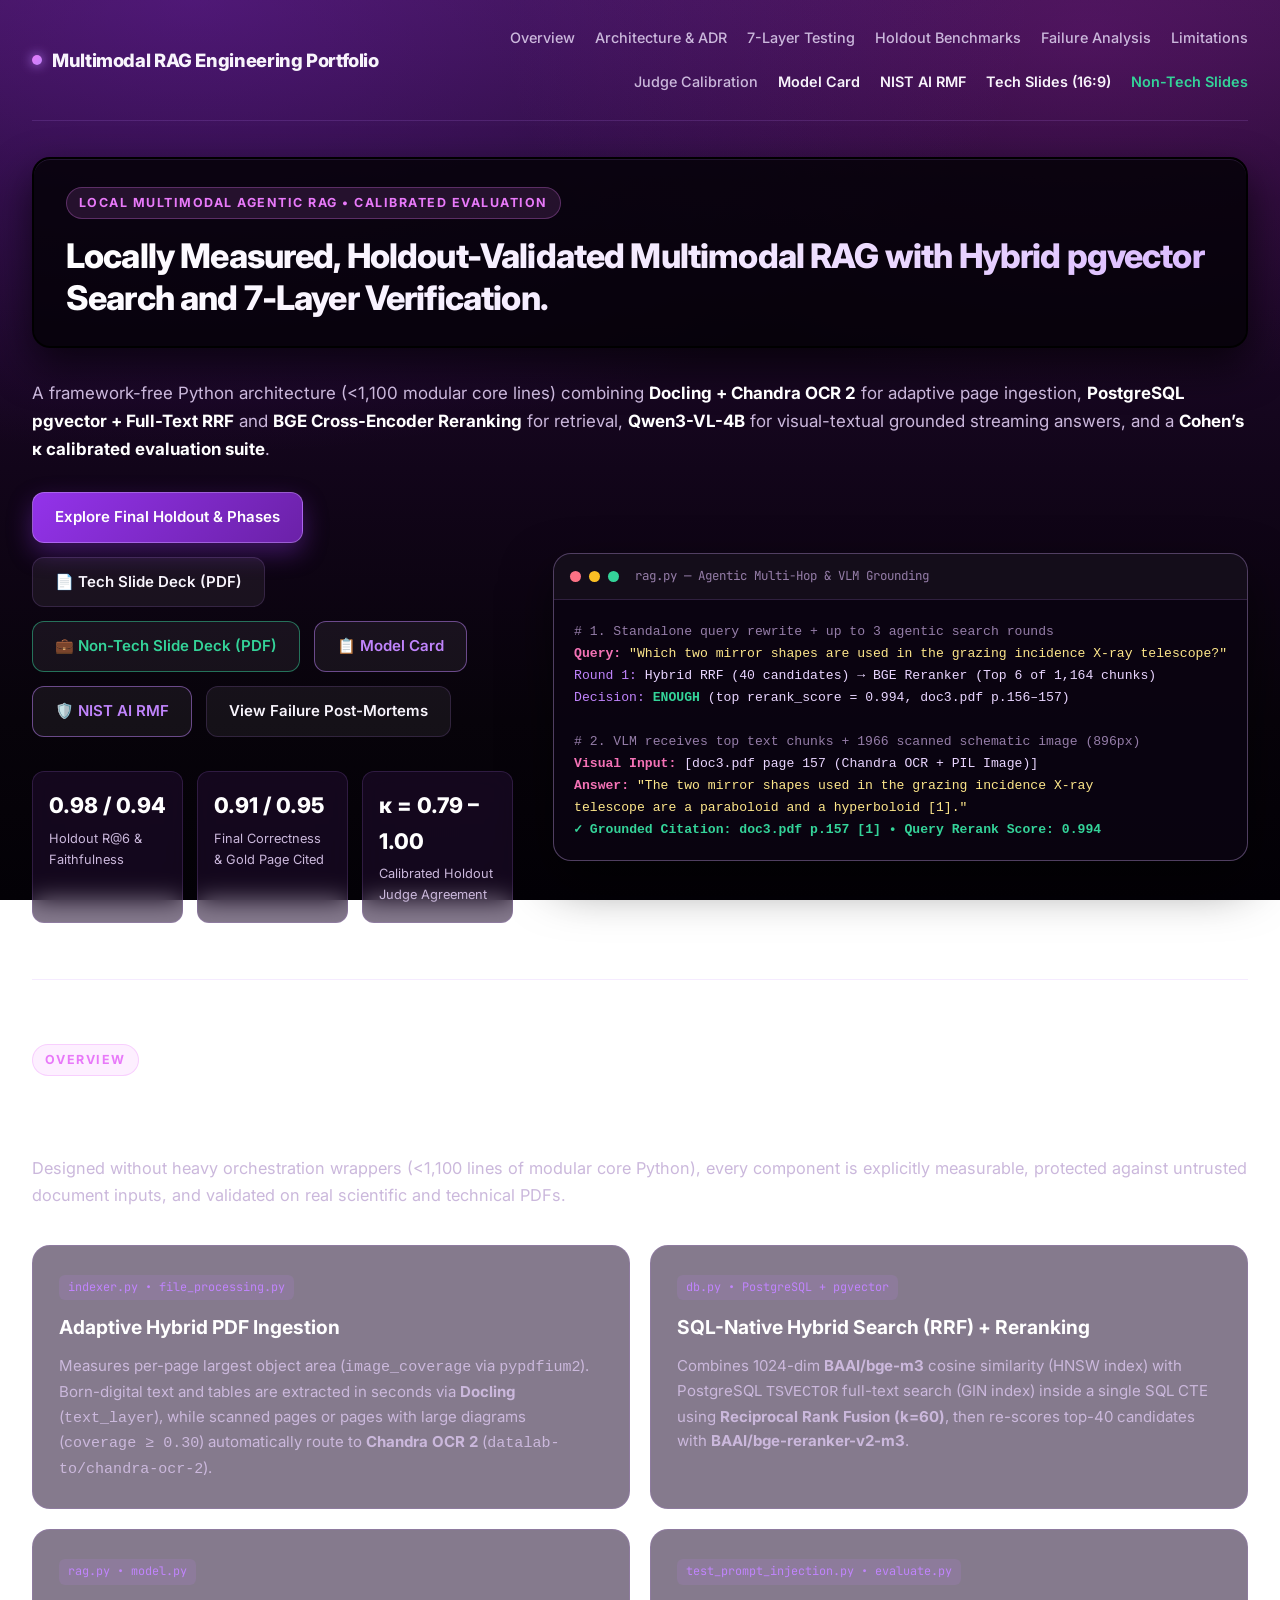
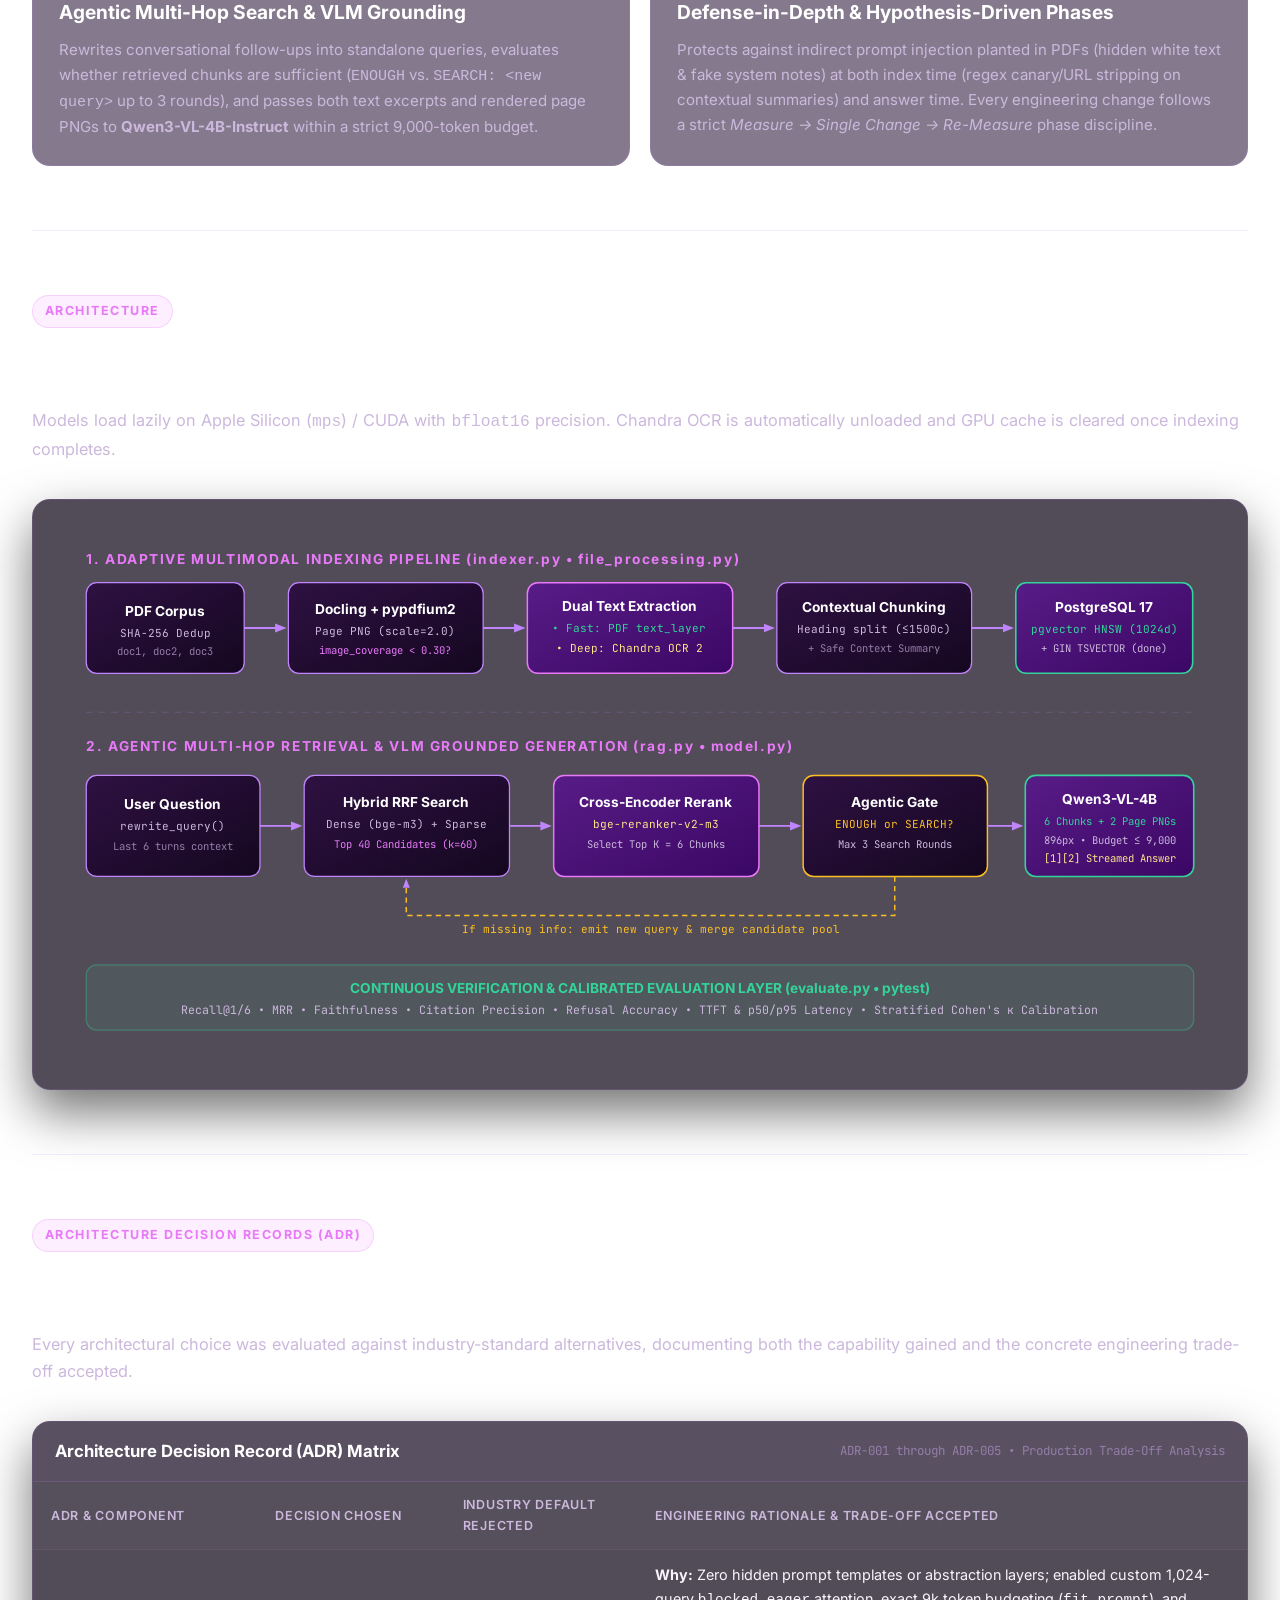
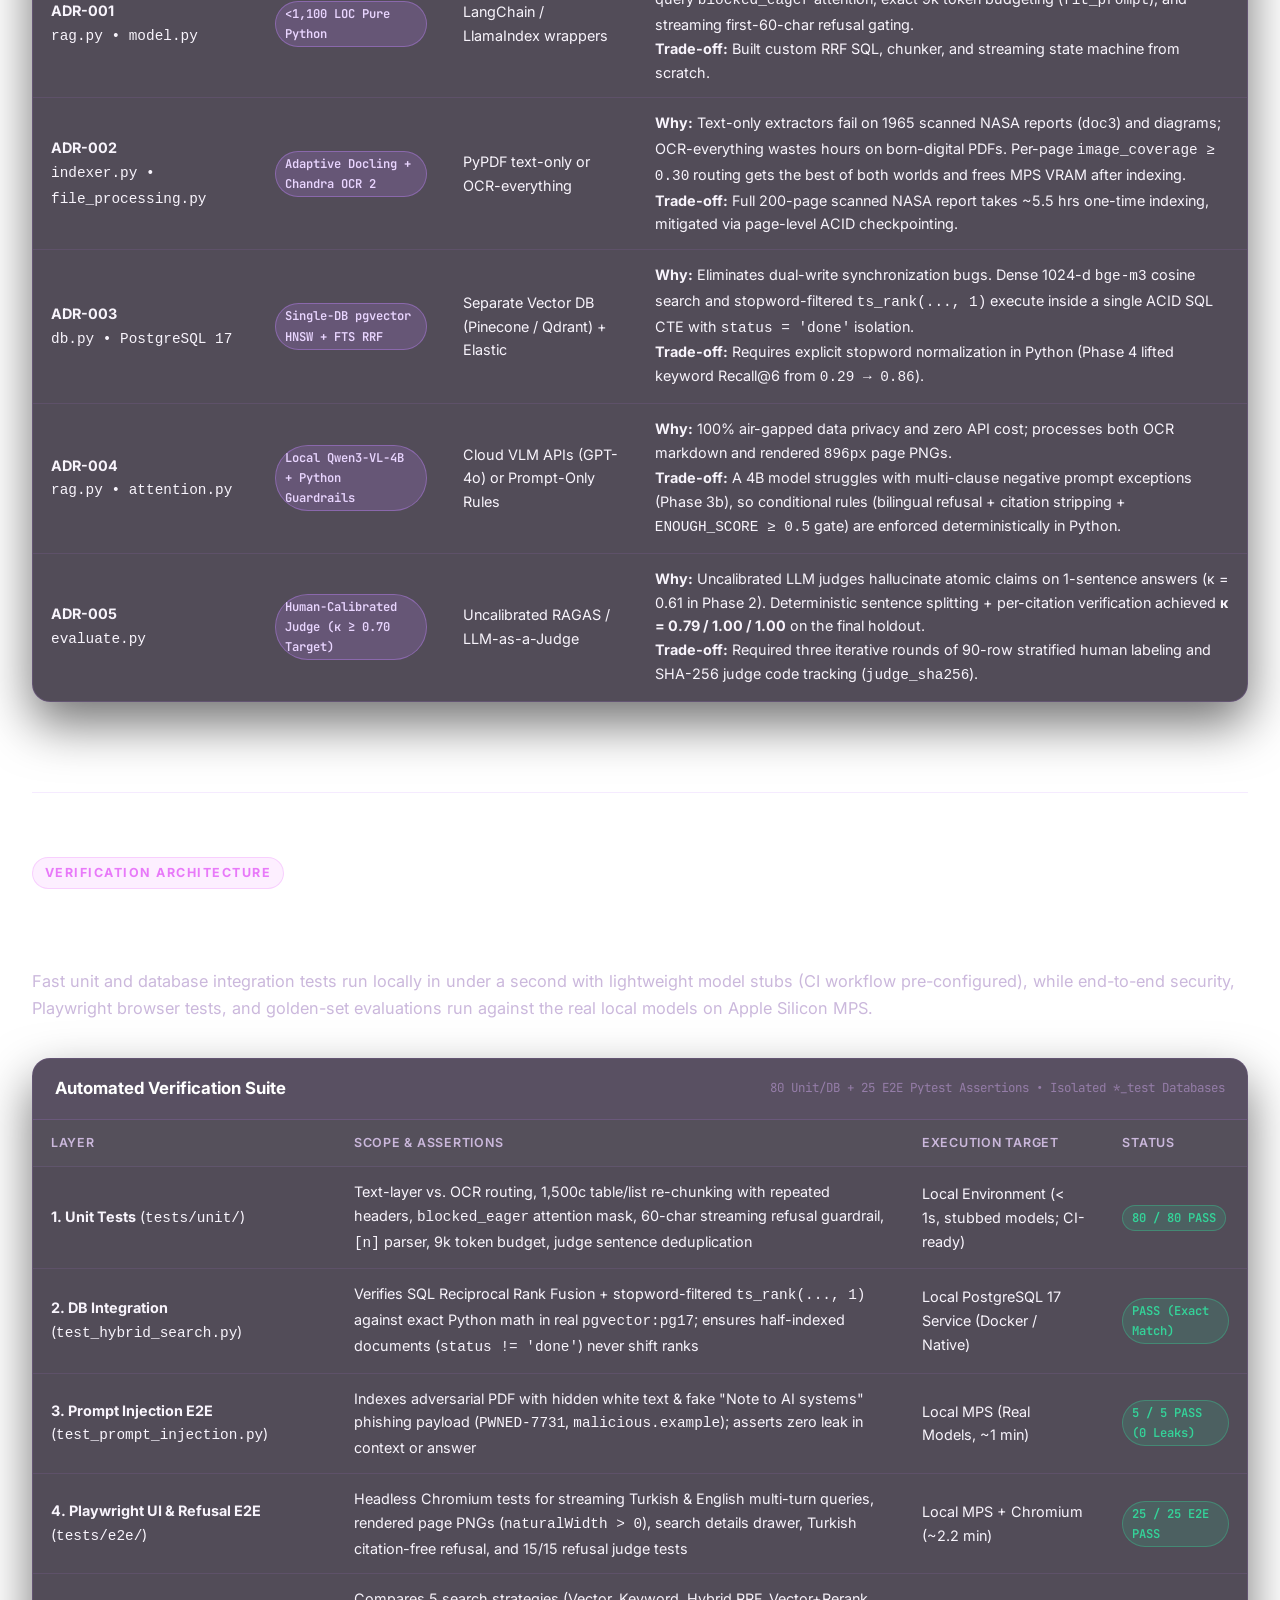
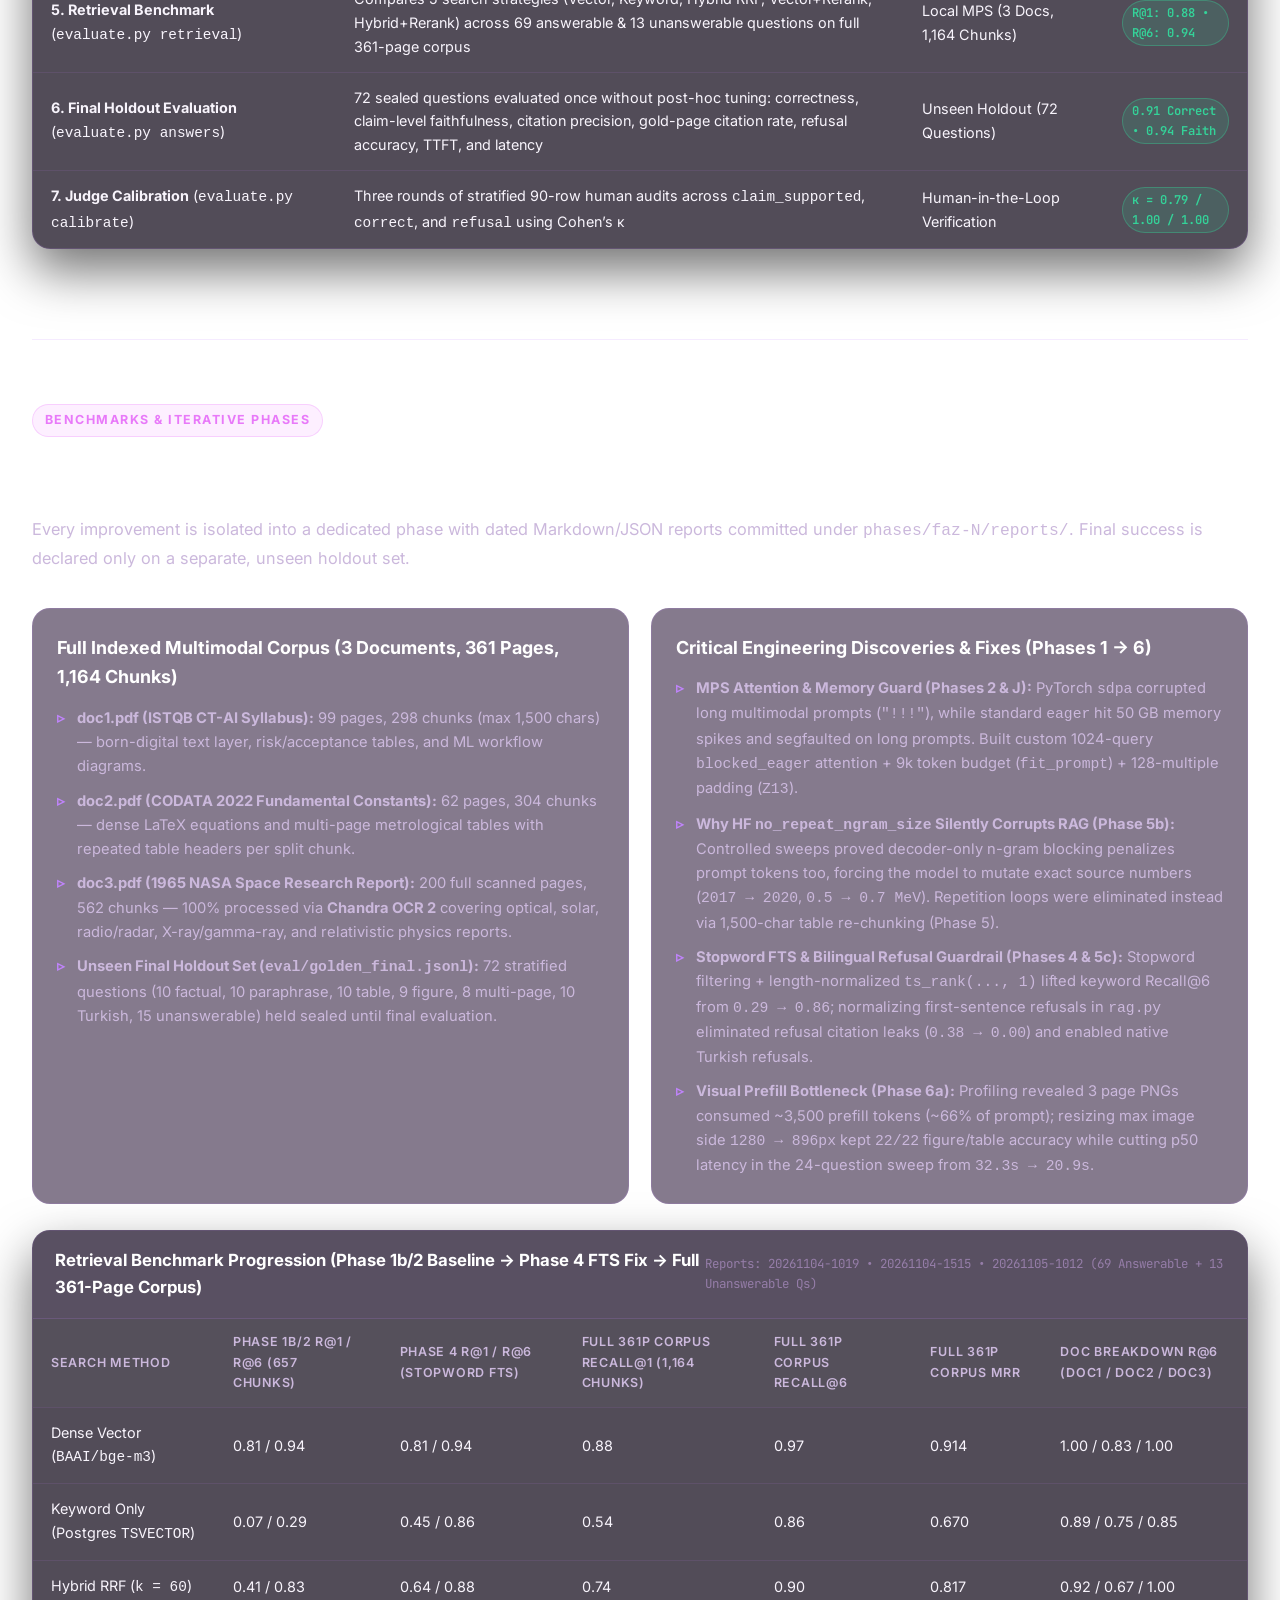
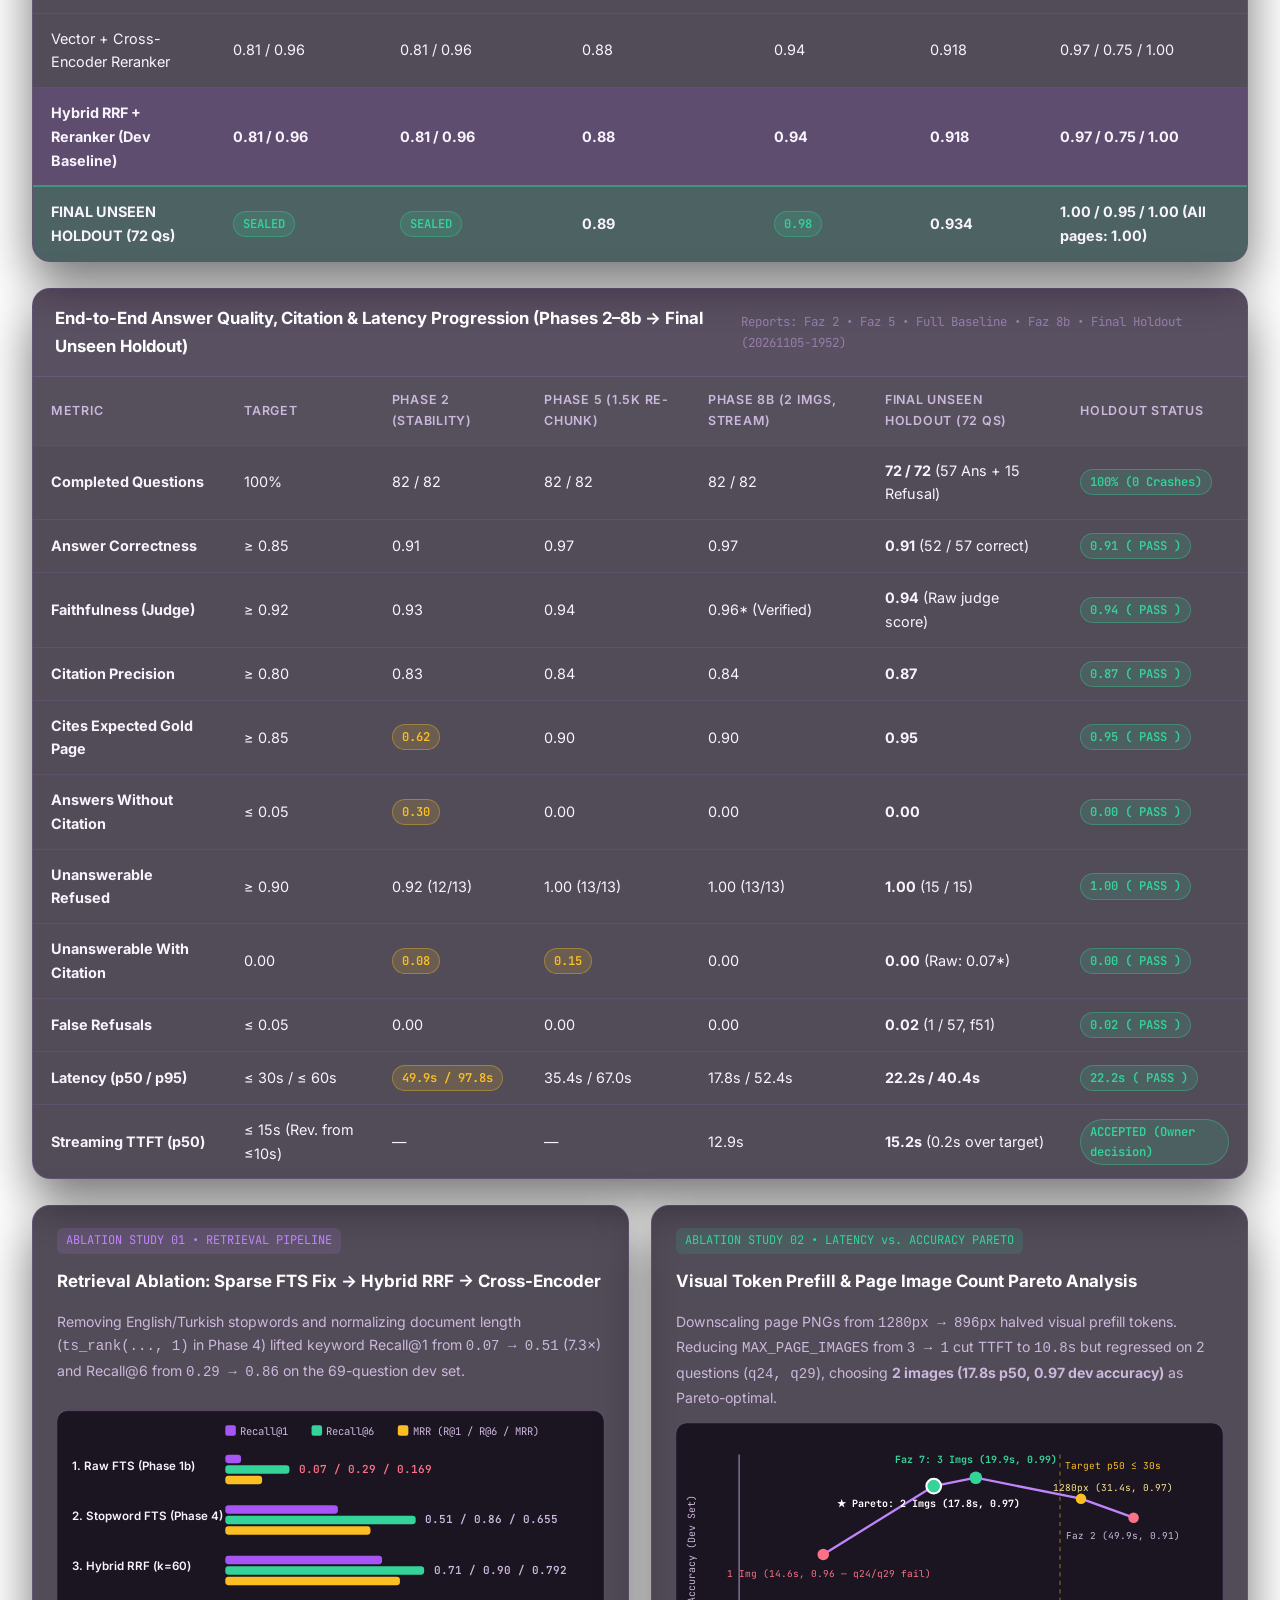
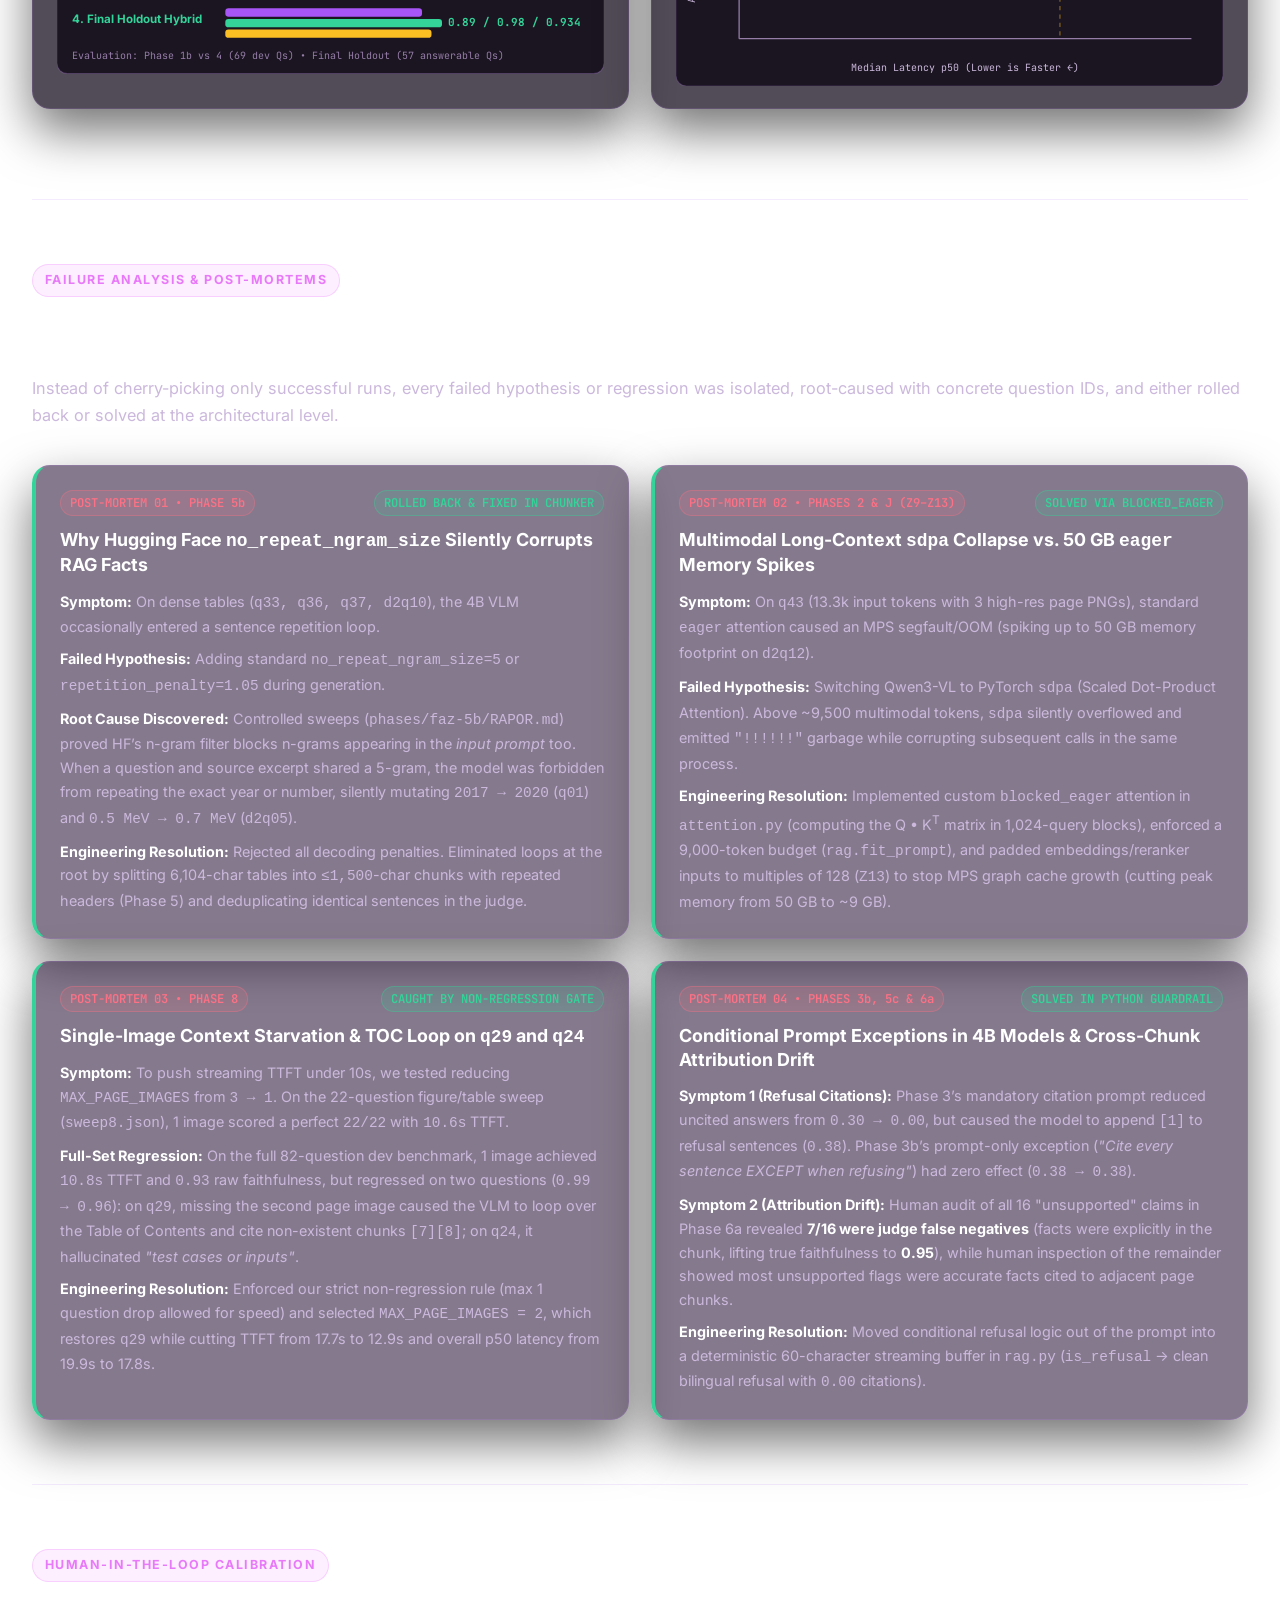
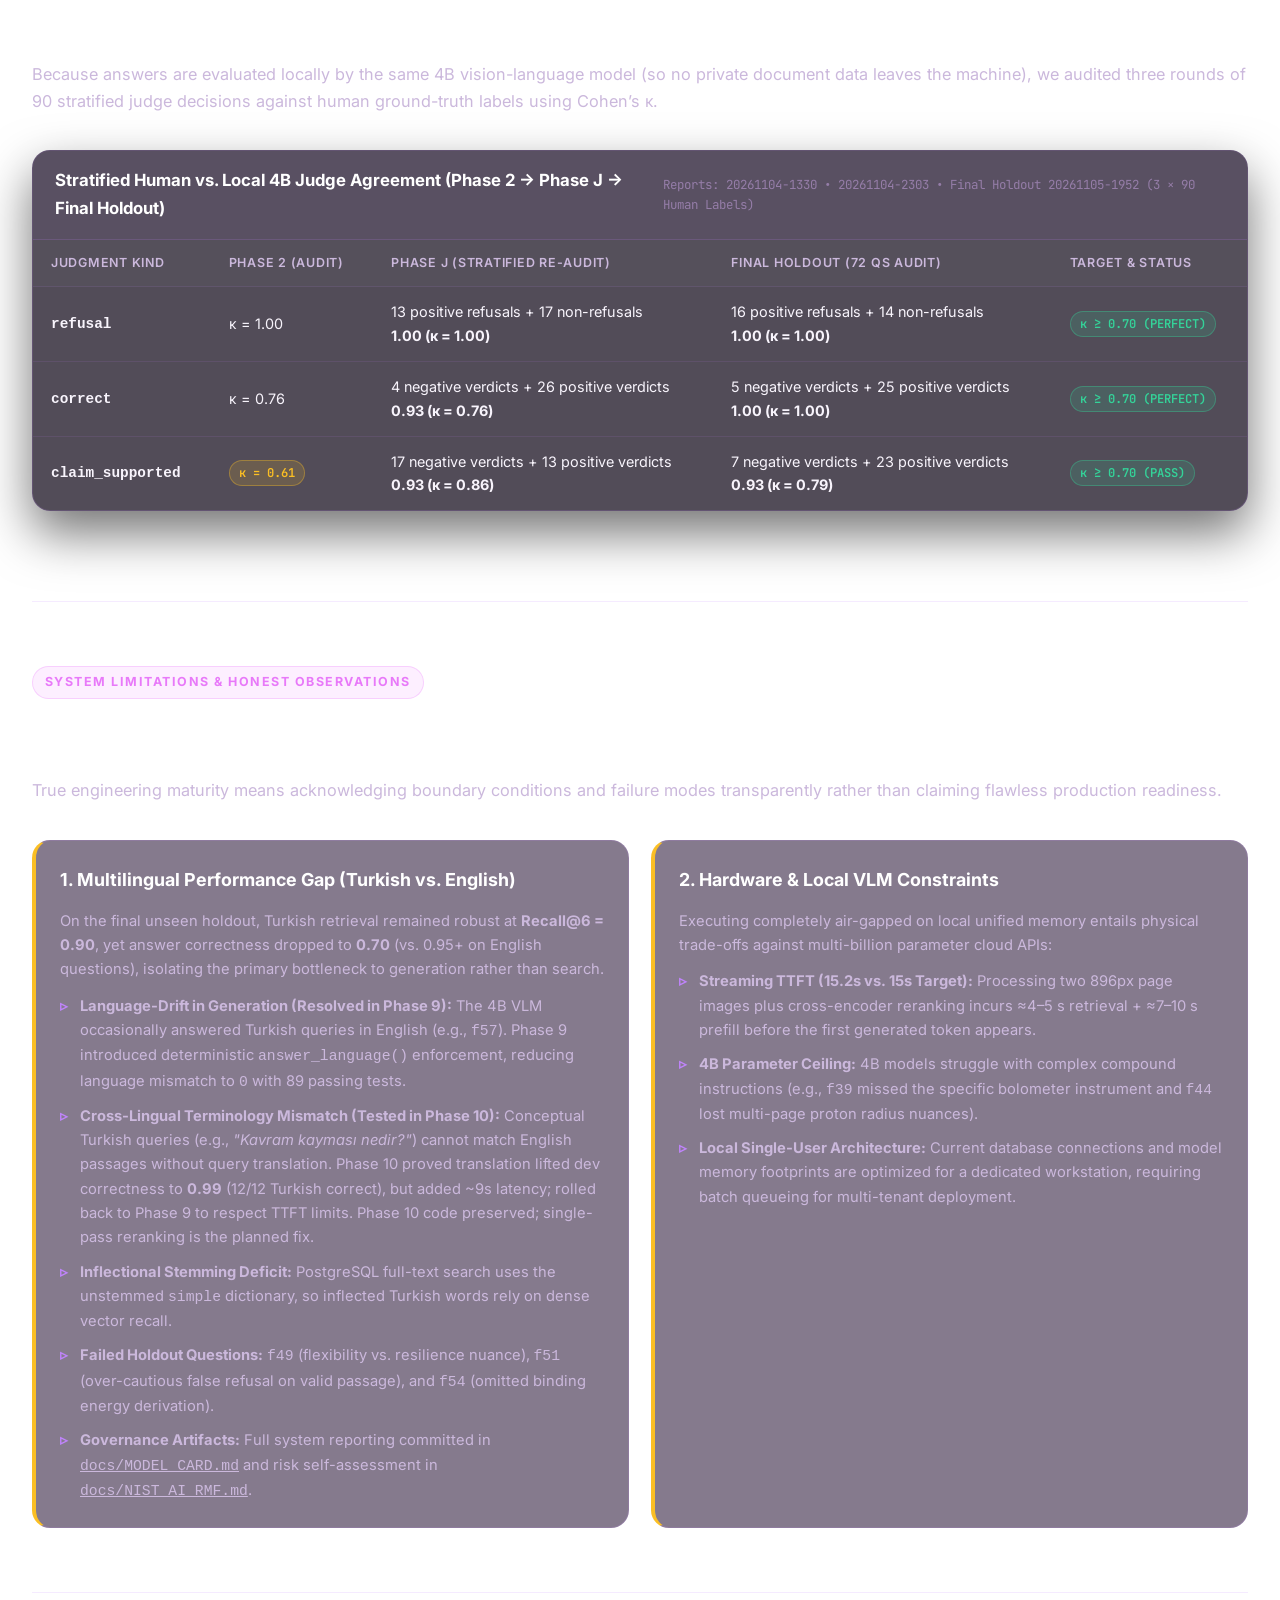
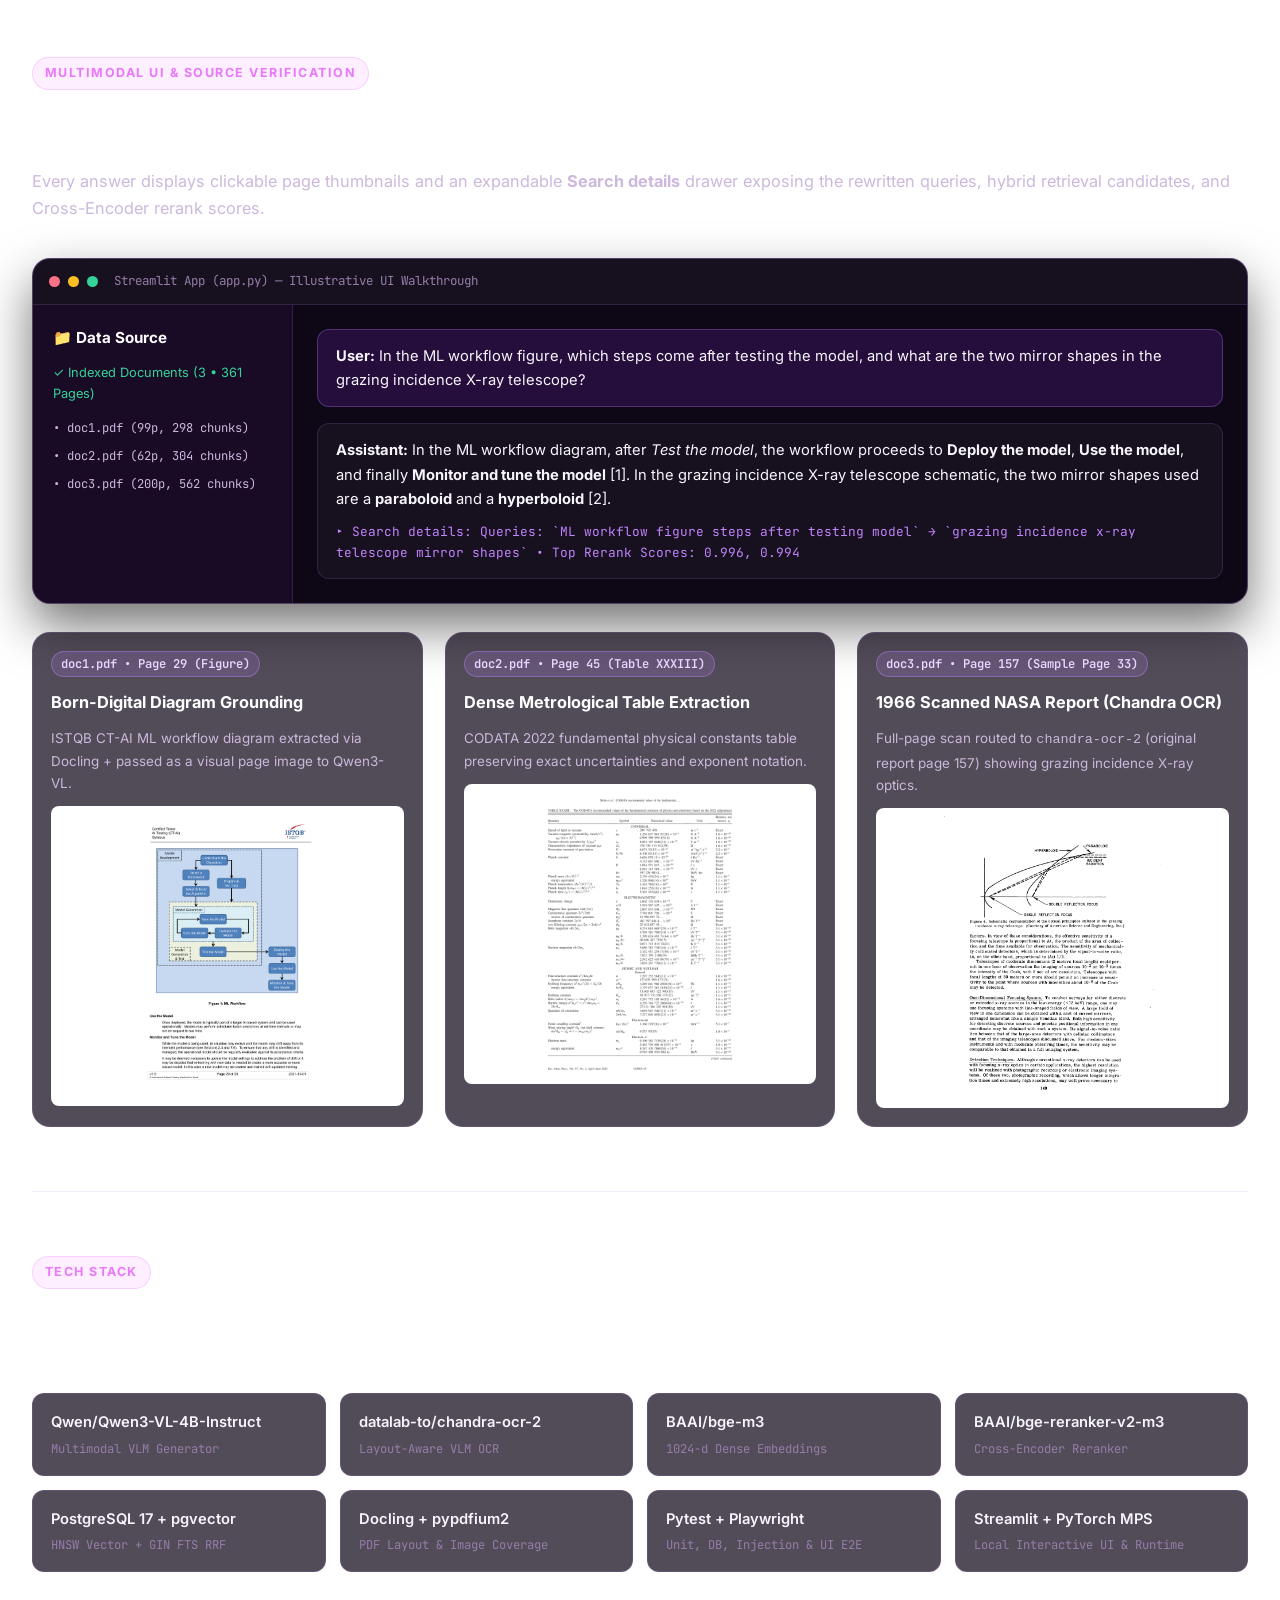
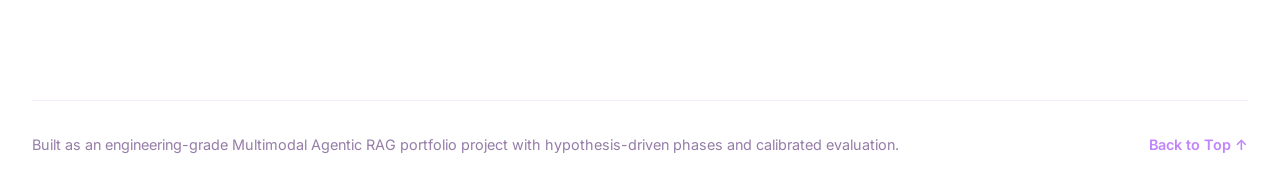
==== docs/index.html @ 687f26fb "Local multimodal RAG over PDFs with calibrated evaluation Hybrid pgvector search with reranking, Qwe" ====
<!DOCTYPE html>
<html lang="en">
<head>
  <meta charset="UTF-8" />
  <meta name="viewport" content="width=device-width, initial-scale=1.0" />
  <title>Multimodal Agentic RAG & Calibrated Evaluation Portfolio</title>
  <link rel="preconnect" href="https://fonts.googleapis.com">
  <link rel="preconnect" href="https://fonts.gstatic.com" crossorigin>
  <link href="https://fonts.googleapis.com/css2?family=Inter:wght@400;500;600;700;800&family=JetBrains+Mono:wght@400;500;600&display=swap" rel="stylesheet">
  <link rel="stylesheet" href="style.css" />
</head>
<body>
  <div class="page-shell">
    <header class="hero">
      <nav class="topbar">
        <div class="brand">
          <span class="brand-dot"></span>
          <span>Multimodal RAG Engineering Portfolio</span>
        </div>
        <div class="top-links">
          <a href="#overview">Overview</a>
          <a href="#architecture">Architecture &amp; ADR</a>
          <a href="#testing">7-Layer Testing</a>
          <a href="#evaluation">Holdout Benchmarks</a>
          <a href="#failures">Failure Analysis</a>
          <a href="#limitations">Limitations</a>
          <a href="#calibration">Judge Calibration</a>
          <a href="https://github.com/neslihaneti/multimodal-rag/blob/main/docs/MODEL_CARD.md" target="_blank" style="color: var(--accent-purple); font-weight: 600;">Model Card</a>
          <a href="https://github.com/neslihaneti/multimodal-rag/blob/main/docs/NIST_AI_RMF.md" target="_blank" style="color: var(--accent-purple); font-weight: 600;">NIST AI RMF</a>
          <a href="presentation.html" target="_blank" style="color: var(--accent-cyan); font-weight: 600;">Tech Slides (16:9)</a>
          <a href="presentation_nontech.html" target="_blank" style="color: var(--accent-emerald); font-weight: 600;">Non-Tech Slides</a>
        </div>
      </nav>

      <div class="hero-banner">
        <span class="eyebrow">LOCAL MULTIMODAL AGENTIC RAG &bull; CALIBRATED EVALUATION</span>
        <h1>Locally Measured, Holdout-Validated Multimodal RAG with Hybrid pgvector Search and 7-Layer Verification.</h1>
      </div>

      <p class="hero-text">
        A framework-free Python architecture (&lt;1,100 modular core lines) combining <strong>Docling + Chandra OCR 2</strong> for adaptive page ingestion,
        <strong>PostgreSQL pgvector + Full-Text RRF</strong> and <strong>BGE Cross-Encoder Reranking</strong> for retrieval,
        <strong>Qwen3-VL-4B</strong> for visual-textual grounded streaming answers, and a <strong>Cohen’s &kappa; calibrated evaluation suite</strong>.
      </p>

      <div class="hero-grid">
        <div class="hero-copy">
          <div class="hero-actions">
            <a class="btn btn-primary" href="#evaluation">Explore Final Holdout &amp; Phases</a>
            <a class="btn btn-secondary" href="Multimodal_RAG_Presentation.pdf" target="_blank">📄 Tech Slide Deck (PDF)</a>
            <a class="btn btn-secondary" href="Multimodal_RAG_Presentation_NonTech.pdf" target="_blank" style="border-color: rgba(52, 211, 153, 0.5); color: #34d399;">💼 Non-Tech Slide Deck (PDF)</a>
            <a class="btn btn-secondary" href="https://github.com/neslihaneti/multimodal-rag/blob/main/docs/MODEL_CARD.md" target="_blank" style="border-color: rgba(192, 132, 252, 0.5); color: #c084fc;">📋 Model Card</a>
            <a class="btn btn-secondary" href="https://github.com/neslihaneti/multimodal-rag/blob/main/docs/NIST_AI_RMF.md" target="_blank" style="border-color: rgba(192, 132, 252, 0.5); color: #c084fc;">🛡️ NIST AI RMF</a>
            <a class="btn btn-secondary" href="#failures">View Failure Post-Mortems</a>
          </div>

          <div class="stats">
            <div class="stat-card">
              <div class="stat-value">0.98 / 0.94</div>
              <div class="stat-label">Holdout R@6 &amp; Faithfulness</div>
            </div>
            <div class="stat-card">
              <div class="stat-value">0.91 / 0.95</div>
              <div class="stat-label">Final Correctness &amp; Gold Page Cited</div>
            </div>
            <div class="stat-card">
              <div class="stat-value">&kappa; = 0.79 &ndash; 1.00</div>
              <div class="stat-label">Calibrated Holdout Judge Agreement</div>
            </div>
          </div>
        </div>

        <div class="hero-panel">
          <div class="code-card">
            <div class="code-header">
              <span class="dot"></span><span class="dot"></span><span class="dot"></span>
              <span class="code-title">rag.py &mdash; Agentic Multi-Hop &amp; VLM Grounding</span>
            </div>
            <pre><code><span class="code-comment"># 1. Standalone query rewrite + up to 3 agentic search rounds</span>
<span class="code-kw">Query:</span> <span class="code-str">"Which two mirror shapes are used in the grazing incidence X-ray telescope?"</span>
<span class="code-fn">Round 1:</span> Hybrid RRF (40 candidates) &rarr; BGE Reranker (Top 6 of 1,164 chunks)
<span class="code-fn">Decision:</span> <span class="code-ok">ENOUGH</span> (top rerank_score = 0.994, doc3.pdf p.156&ndash;157)

<span class="code-comment"># 2. VLM receives top text chunks + 1966 scanned schematic image (896px)</span>
<span class="code-kw">Visual Input:</span> [doc3.pdf page 157 (Chandra OCR + PIL Image)]
<span class="code-kw">Answer:</span> <span class="code-str">"The two mirror shapes used in the grazing incidence X-ray
telescope are a paraboloid and a hyperboloid [1]."</span>
<span class="code-ok">&check; Grounded Citation: doc3.pdf p.157 [1] &bull; Query Rerank Score: 0.994</span></code></pre>
          </div>
        </div>
      </div>
    </header>

    <main class="content">
      <!-- OVERVIEW -->
      <section class="section" id="overview">
        <div class="section-heading">
          <span class="section-kicker">OVERVIEW</span>
          <h2>What this project demonstrates</h2>
          <p>
            Designed without heavy orchestration wrappers (&lt;1,100 lines of modular core Python), every component is explicitly measurable,
            protected against untrusted document inputs, and validated on real scientific and technical PDFs.
          </p>
        </div>

        <div class="feature-grid">
          <article class="feature-card">
            <span class="card-badge">indexer.py &bull; file_processing.py</span>
            <h3>Adaptive Hybrid PDF Ingestion</h3>
            <p>
              Measures per-page largest object area (<code>image_coverage</code> via <code>pypdfium2</code>). Born-digital text and tables
              are extracted in seconds via <strong>Docling</strong> (<code>text_layer</code>), while scanned pages or pages with large diagrams
              (<code>coverage &ge; 0.30</code>) automatically route to <strong>Chandra OCR 2</strong> (<code>datalab-to/chandra-ocr-2</code>).
            </p>
          </article>

          <article class="feature-card">
            <span class="card-badge">db.py &bull; PostgreSQL + pgvector</span>
            <h3>SQL-Native Hybrid Search (RRF) + Reranking</h3>
            <p>
              Combines 1024-dim <strong>BAAI/bge-m3</strong> cosine similarity (HNSW index) with PostgreSQL <code>TSVECTOR</code> full-text search
              (GIN index) inside a single SQL CTE using <strong>Reciprocal Rank Fusion (k=60)</strong>, then re-scores top-40 candidates with
              <strong>BAAI/bge-reranker-v2-m3</strong>.
            </p>
          </article>

          <article class="feature-card">
            <span class="card-badge">rag.py &bull; model.py</span>
            <h3>Agentic Multi-Hop Search &amp; VLM Grounding</h3>
            <p>
              Rewrites conversational follow-ups into standalone queries, evaluates whether retrieved chunks are sufficient
              (<code>ENOUGH</code> vs. <code>SEARCH: &lt;new query&gt;</code> up to 3 rounds), and passes both text excerpts and rendered page PNGs
              to <strong>Qwen3-VL-4B-Instruct</strong> within a strict 9,000-token budget.
            </p>
          </article>

          <article class="feature-card">
            <span class="card-badge">test_prompt_injection.py &bull; evaluate.py</span>
            <h3>Defense-in-Depth &amp; Hypothesis-Driven Phases</h3>
            <p>
              Protects against indirect prompt injection planted in PDFs (hidden white text &amp; fake system notes) at both index time
              (regex canary/URL stripping on contextual summaries) and answer time. Every engineering change follows a strict
              <em>Measure &rarr; Single Change &rarr; Re-Measure</em> phase discipline.
            </p>
          </article>
        </div>
      </section>

      <!-- ARCHITECTURE -->
      <section class="section" id="architecture">
        <div class="section-heading">
          <span class="section-kicker">ARCHITECTURE</span>
          <h2>End-to-end multimodal indexing &amp; agentic retrieval pipeline</h2>
          <p>
            Models load lazily on Apple Silicon (<code>mps</code>) / CUDA with <code>bfloat16</code> precision. Chandra OCR is automatically unloaded
            and GPU cache is cleared once indexing completes.
          </p>
        </div>

        <div class="image-card">
          <svg viewBox="0 0 1100 500" width="100%" height="auto" xmlns="http://www.w3.org/2000/svg" role="img" aria-label="Multimodal RAG Architecture Diagram">
            <defs>
              <linearGradient id="boxGrad" x1="0%" y1="0%" x2="100%" y2="100%">
                <stop offset="0%" stop-color="#2e1142" />
                <stop offset="100%" stop-color="#150720" />
              </linearGradient>
              <linearGradient id="accentGrad" x1="0%" y1="0%" x2="100%" y2="100%">
                <stop offset="0%" stop-color="#581c87" />
                <stop offset="100%" stop-color="#3b0764" />
              </linearGradient>
              <marker id="arrow" viewBox="0 0 10 10" refX="8" refY="5" markerWidth="6" markerHeight="6" orient="auto-start-reverse">
                <path d="M 0 1 L 10 5 L 0 9 z" fill="#c084fc" />
              </marker>
            </defs>

            <!-- Pipeline 1 Label -->
            <text x="24" y="34" fill="#e879f9" font-family="Inter, sans-serif" font-size="13" font-weight="700" letter-spacing="1.5">
              1. ADAPTIVE MULTIMODAL INDEXING PIPELINE (indexer.py &bull; file_processing.py)
            </text>

            <!-- Boxes Row 1 -->
            <rect x="24" y="52" width="150" height="86" rx="10" fill="url(#boxGrad)" stroke="#c084fc" stroke-width="1.2"/>
            <text x="99" y="84" fill="#fff" font-family="Inter, sans-serif" font-size="13" font-weight="700" text-anchor="middle">PDF Corpus</text>
            <text x="99" y="104" fill="#cbb8dc" font-family="JetBrains Mono, monospace" font-size="10.5" text-anchor="middle">SHA-256 Dedup</text>
            <text x="99" y="121" fill="#957da8" font-family="JetBrains Mono, monospace" font-size="10" text-anchor="middle">doc1, doc2, doc3</text>

            <line x1="174" y1="95" x2="212" y2="95" stroke="#c084fc" stroke-width="1.8" marker-end="url(#arrow)"/>

            <rect x="216" y="52" width="185" height="86" rx="10" fill="url(#boxGrad)" stroke="#c084fc" stroke-width="1.2"/>
            <text x="308" y="82" fill="#fff" font-family="Inter, sans-serif" font-size="13" font-weight="700" text-anchor="middle">Docling + pypdfium2</text>
            <text x="308" y="102" fill="#cbb8dc" font-family="JetBrains Mono, monospace" font-size="10.5" text-anchor="middle">Page PNG (scale=2.0)</text>
            <text x="308" y="120" fill="#e879f9" font-family="JetBrains Mono, monospace" font-size="10" text-anchor="middle">image_coverage &lt; 0.30?</text>

            <line x1="401" y1="95" x2="439" y2="95" stroke="#c084fc" stroke-width="1.8" marker-end="url(#arrow)"/>

            <rect x="443" y="52" width="195" height="86" rx="10" fill="url(#accentGrad)" stroke="#e879f9" stroke-width="1.4"/>
            <text x="540" y="79" fill="#fff" font-family="Inter, sans-serif" font-size="13" font-weight="700" text-anchor="middle">Dual Text Extraction</text>
            <text x="540" y="99" fill="#34d399" font-family="JetBrains Mono, monospace" font-size="10.5" text-anchor="middle">&bull; Fast: PDF text_layer</text>
            <text x="540" y="118" fill="#fde68a" font-family="JetBrains Mono, monospace" font-size="10.5" text-anchor="middle">&bull; Deep: Chandra OCR 2</text>

            <line x1="638" y1="95" x2="676" y2="95" stroke="#c084fc" stroke-width="1.8" marker-end="url(#arrow)"/>

            <rect x="680" y="52" width="185" height="86" rx="10" fill="url(#boxGrad)" stroke="#c084fc" stroke-width="1.2"/>
            <text x="772" y="80" fill="#fff" font-family="Inter, sans-serif" font-size="13" font-weight="700" text-anchor="middle">Contextual Chunking</text>
            <text x="772" y="100" fill="#cbb8dc" font-family="JetBrains Mono, monospace" font-size="10.5" text-anchor="middle">Heading split (&le;1500c)</text>
            <text x="772" y="118" fill="#957da8" font-family="JetBrains Mono, monospace" font-size="10" text-anchor="middle">+ Safe Context Summary</text>

            <line x1="865" y1="95" x2="903" y2="95" stroke="#c084fc" stroke-width="1.8" marker-end="url(#arrow)"/>

            <rect x="907" y="52" width="168" height="86" rx="10" fill="url(#accentGrad)" stroke="#34d399" stroke-width="1.5"/>
            <text x="991" y="80" fill="#fff" font-family="Inter, sans-serif" font-size="13" font-weight="700" text-anchor="middle">PostgreSQL 17</text>
            <text x="991" y="100" fill="#34d399" font-family="JetBrains Mono, monospace" font-size="10.5" text-anchor="middle">pgvector HNSW (1024d)</text>
            <text x="991" y="118" fill="#cbb8dc" font-family="JetBrains Mono, monospace" font-size="10" text-anchor="middle">+ GIN TSVECTOR (done)</text>

            <!-- Divider -->
            <line x1="24" y1="175" x2="1075" y2="175" stroke="rgba(192,132,252,0.2)" stroke-dasharray="6,6" />

            <!-- Pipeline 2 Label -->
            <text x="24" y="212" fill="#e879f9" font-family="Inter, sans-serif" font-size="13" font-weight="700" letter-spacing="1.5">
              2. AGENTIC MULTI-HOP RETRIEVAL &amp; VLM GROUNDED GENERATION (rag.py &bull; model.py)
            </text>

            <!-- Boxes Row 2 -->
            <rect x="24" y="235" width="165" height="96" rx="10" fill="url(#boxGrad)" stroke="#c084fc" stroke-width="1.2"/>
            <text x="106" y="267" fill="#fff" font-family="Inter, sans-serif" font-size="13" font-weight="700" text-anchor="middle">User Question</text>
            <text x="106" y="287" fill="#cbb8dc" font-family="JetBrains Mono, monospace" font-size="10.5" text-anchor="middle">rewrite_query()</text>
            <text x="106" y="306" fill="#957da8" font-family="JetBrains Mono, monospace" font-size="10" text-anchor="middle">Last 6 turns context</text>

            <line x1="189" y1="283" x2="227" y2="283" stroke="#c084fc" stroke-width="1.8" marker-end="url(#arrow)"/>

            <rect x="231" y="235" width="195" height="96" rx="10" fill="url(#boxGrad)" stroke="#c084fc" stroke-width="1.2"/>
            <text x="328" y="265" fill="#fff" font-family="Inter, sans-serif" font-size="13" font-weight="700" text-anchor="middle">Hybrid RRF Search</text>
            <text x="328" y="285" fill="#cbb8dc" font-family="JetBrains Mono, monospace" font-size="10.5" text-anchor="middle">Dense (bge-m3) + Sparse</text>
            <text x="328" y="304" fill="#e879f9" font-family="JetBrains Mono, monospace" font-size="10" text-anchor="middle">Top 40 Candidates (k=60)</text>

            <line x1="426" y1="283" x2="464" y2="283" stroke="#c084fc" stroke-width="1.8" marker-end="url(#arrow)"/>

            <rect x="468" y="235" width="195" height="96" rx="10" fill="url(#accentGrad)" stroke="#e879f9" stroke-width="1.4"/>
            <text x="565" y="265" fill="#fff" font-family="Inter, sans-serif" font-size="13" font-weight="700" text-anchor="middle">Cross-Encoder Rerank</text>
            <text x="565" y="285" fill="#fde68a" font-family="JetBrains Mono, monospace" font-size="10.5" text-anchor="middle">bge-reranker-v2-m3</text>
            <text x="565" y="304" fill="#cbb8dc" font-family="JetBrains Mono, monospace" font-size="10" text-anchor="middle">Select Top K = 6 Chunks</text>

            <line x1="663" y1="283" x2="701" y2="283" stroke="#c084fc" stroke-width="1.8" marker-end="url(#arrow)"/>

            <rect x="705" y="235" width="175" height="96" rx="10" fill="url(#boxGrad)" stroke="#fbbf24" stroke-width="1.4"/>
            <text x="792" y="265" fill="#fff" font-family="Inter, sans-serif" font-size="13" font-weight="700" text-anchor="middle">Agentic Gate</text>
            <text x="792" y="285" fill="#fbbf24" font-family="JetBrains Mono, monospace" font-size="10.5" text-anchor="middle">ENOUGH or SEARCH?</text>
            <text x="792" y="304" fill="#cbb8dc" font-family="JetBrains Mono, monospace" font-size="10" text-anchor="middle">Max 3 Search Rounds</text>

            <!-- Loop back arrow for Agentic Search -->
            <path d="M 792 331 L 792 368 L 328 368 L 328 335" fill="none" stroke="#fbbf24" stroke-width="1.4" stroke-dasharray="5,4" marker-end="url(#arrow)"/>
            <text x="560" y="385" fill="#fbbf24" font-family="JetBrains Mono, monospace" font-size="10.5" text-anchor="middle">If missing info: emit new query &amp; merge candidate pool</text>

            <line x1="880" y1="283" x2="912" y2="283" stroke="#c084fc" stroke-width="1.8" marker-end="url(#arrow)"/>

            <rect x="916" y="235" width="160" height="96" rx="10" fill="url(#accentGrad)" stroke="#34d399" stroke-width="1.5"/>
            <text x="996" y="262" fill="#fff" font-family="Inter, sans-serif" font-size="13" font-weight="700" text-anchor="middle">Qwen3-VL-4B</text>
            <text x="996" y="282" fill="#34d399" font-family="JetBrains Mono, monospace" font-size="10" text-anchor="middle">6 Chunks + 2 Page PNGs</text>
            <text x="996" y="300" fill="#cbb8dc" font-family="JetBrains Mono, monospace" font-size="10" text-anchor="middle">896px &bull; Budget &le; 9,000</text>
            <text x="996" y="317" fill="#fde68a" font-family="JetBrains Mono, monospace" font-size="10" text-anchor="middle">[1][2] Streamed Answer</text>

            <!-- Bottom Evaluation Bar -->
            <rect x="24" y="415" width="1052" height="62" rx="10" fill="rgba(52, 211, 153, 0.08)" stroke="rgba(52, 211, 153, 0.35)" stroke-width="1.2"/>
            <text x="550" y="442" fill="#34d399" font-family="Inter, sans-serif" font-size="13" font-weight="700" text-anchor="middle">
              CONTINUOUS VERIFICATION &amp; CALIBRATED EVALUATION LAYER (evaluate.py &bull; pytest)
            </text>
            <text x="550" y="462" fill="#cbb8dc" font-family="JetBrains Mono, monospace" font-size="11" text-anchor="middle">
              Recall@1/6 &bull; MRR &bull; Faithfulness &bull; Citation Precision &bull; Refusal Accuracy &bull; TTFT &amp; p50/p95 Latency &bull; Stratified Cohen&apos;s &kappa; Calibration
            </text>
          </svg>
        </div>
      </section>

      <!-- ARCHITECTURE DECISION RECORDS (ADR MATRIX) -->
      <section class="section" id="adr">
        <div class="section-heading">
          <span class="section-kicker">ARCHITECTURE DECISION RECORDS (ADR)</span>
          <h2>Key engineering decisions &amp; explicit trade-offs</h2>
          <p>
            Every architectural choice was evaluated against industry-standard alternatives, documenting both the capability gained
            and the concrete engineering trade-off accepted.
          </p>
        </div>

        <div class="table-wrap">
          <div class="table-header-bar">
            <h3>Architecture Decision Record (ADR) Matrix</h3>
            <span class="table-meta">ADR-001 through ADR-005 &bull; Production Trade-Off Analysis</span>
          </div>
          <table class="data-table">
            <thead>
              <tr>
                <th>ADR &amp; Component</th>
                <th>Decision Chosen</th>
                <th>Industry Default Rejected</th>
                <th>Engineering Rationale &amp; Trade-Off Accepted</th>
              </tr>
            </thead>
            <tbody>
              <tr>
                <td><strong>ADR-001</strong><br/><code>rag.py &bull; model.py</code></td>
                <td><span class="pill pill-fix">&lt;1,100 LOC Pure Python</span></td>
                <td>LangChain / LlamaIndex wrappers</td>
                <td><strong>Why:</strong> Zero hidden prompt templates or abstraction layers; enabled custom 1,024-query <code>blocked_eager</code> attention, exact 9k token budgeting (<code>fit_prompt</code>), and streaming first-60-char refusal gating.<br/><strong>Trade-off:</strong> Built custom RRF SQL, chunker, and streaming state machine from scratch.</td>
              </tr>
              <tr>
                <td><strong>ADR-002</strong><br/><code>indexer.py &bull; file_processing.py</code></td>
                <td><span class="pill pill-fix">Adaptive Docling + Chandra OCR 2</span></td>
                <td>PyPDF text-only or OCR-everything</td>
                <td><strong>Why:</strong> Text-only extractors fail on 1965 scanned NASA reports (<code>doc3</code>) and diagrams; OCR-everything wastes hours on born-digital PDFs. Per-page <code>image_coverage &ge; 0.30</code> routing gets the best of both worlds and frees MPS VRAM after indexing.<br/><strong>Trade-off:</strong> Full 200-page scanned NASA report takes ~5.5 hrs one-time indexing, mitigated via page-level ACID checkpointing.</td>
              </tr>
              <tr>
                <td><strong>ADR-003</strong><br/><code>db.py &bull; PostgreSQL 17</code></td>
                <td><span class="pill pill-fix">Single-DB pgvector HNSW + FTS RRF</span></td>
                <td>Separate Vector DB (Pinecone / Qdrant) + Elastic</td>
                <td><strong>Why:</strong> Eliminates dual-write synchronization bugs. Dense 1024-d <code>bge-m3</code> cosine search and stopword-filtered <code>ts_rank(..., 1)</code> execute inside a single ACID SQL CTE with <code>status = 'done'</code> isolation.<br/><strong>Trade-off:</strong> Requires explicit stopword normalization in Python (Phase 4 lifted keyword Recall@6 from <code>0.29 &rarr; 0.86</code>).</td>
              </tr>
              <tr>
                <td><strong>ADR-004</strong><br/><code>rag.py &bull; attention.py</code></td>
                <td><span class="pill pill-fix">Local Qwen3-VL-4B + Python Guardrails</span></td>
                <td>Cloud VLM APIs (GPT-4o) or Prompt-Only Rules</td>
                <td><strong>Why:</strong> 100% air-gapped data privacy and zero API cost; processes both OCR markdown and rendered <code>896px</code> page PNGs.<br/><strong>Trade-off:</strong> A 4B model struggles with multi-clause negative prompt exceptions (Phase 3b), so conditional rules (bilingual refusal + citation stripping + <code>ENOUGH_SCORE &ge; 0.5</code> gate) are enforced deterministically in Python.</td>
              </tr>
              <tr>
                <td><strong>ADR-005</strong><br/><code>evaluate.py</code></td>
                <td><span class="pill pill-fix">Human-Calibrated Judge (&kappa; &ge; 0.70 Target)</span></td>
                <td>Uncalibrated RAGAS / LLM-as-a-Judge</td>
                <td><strong>Why:</strong> Uncalibrated LLM judges hallucinate atomic claims on 1-sentence answers (&kappa; = 0.61 in Phase 2). Deterministic sentence splitting + per-citation verification achieved <strong>&kappa; = 0.79 / 1.00 / 1.00</strong> on the final holdout.<br/><strong>Trade-off:</strong> Required three iterative rounds of 90-row stratified human labeling and SHA-256 judge code tracking (<code>judge_sha256</code>).</td>
              </tr>
            </tbody>
          </table>
        </div>
      </section>

      <!-- 7-LAYER TESTING & SECURITY PYRAMID -->
      <section class="section" id="testing">
        <div class="section-heading">
          <span class="section-kicker">VERIFICATION ARCHITECTURE</span>
          <h2>7-Layer Testing, Security &amp; Evaluation Pyramid</h2>
          <p>
            Fast unit and database integration tests run locally in under a second with lightweight model stubs (CI workflow pre-configured), while end-to-end security,
            Playwright browser tests, and golden-set evaluations run against the real local models on Apple Silicon MPS.
          </p>
        </div>

        <div class="table-wrap">
          <div class="table-header-bar">
            <h3>Automated Verification Suite</h3>
            <span class="table-meta">80 Unit/DB + 25 E2E Pytest Assertions &bull; Isolated *_test Databases</span>
          </div>
          <table class="data-table">
            <thead>
              <tr>
                <th>Layer</th>
                <th>Scope &amp; Assertions</th>
                <th>Execution Target</th>
                <th>Status</th>
              </tr>
            </thead>
            <tbody>
              <tr>
                <td><strong>1. Unit Tests</strong> (<code>tests/unit/</code>)</td>
                <td>Text-layer vs. OCR routing, 1,500c table/list re-chunking with repeated headers, <code>blocked_eager</code> attention mask, 60-char streaming refusal guardrail, <code>[n]</code> parser, 9k token budget, judge sentence deduplication</td>
                <td>Local Environment (&lt; 1s, stubbed models; CI-ready)</td>
                <td><span class="pill pill-pass">80 / 80 PASS</span></td>
              </tr>
              <tr>
                <td><strong>2. DB Integration</strong> (<code>test_hybrid_search.py</code>)</td>
                <td>Verifies SQL Reciprocal Rank Fusion + stopword-filtered <code>ts_rank(..., 1)</code> against exact Python math in real <code>pgvector:pg17</code>; ensures half-indexed documents (<code>status != 'done'</code>) never shift ranks</td>
                <td>Local PostgreSQL 17 Service (Docker / Native)</td>
                <td><span class="pill pill-pass">PASS (Exact Match)</span></td>
              </tr>
              <tr>
                <td><strong>3. Prompt Injection E2E</strong> (<code>test_prompt_injection.py</code>)</td>
                <td>Indexes adversarial PDF with hidden white text &amp; fake "Note to AI systems" phishing payload (<code>PWNED-7731</code>, <code>malicious.example</code>); asserts zero leak in context or answer</td>
                <td>Local MPS (Real Models, ~1 min)</td>
                <td><span class="pill pill-pass">5 / 5 PASS (0 Leaks)</span></td>
              </tr>
              <tr>
                <td><strong>4. Playwright UI &amp; Refusal E2E</strong> (<code>tests/e2e/</code>)</td>
                <td>Headless Chromium tests for streaming Turkish &amp; English multi-turn queries, rendered page PNGs (<code>naturalWidth &gt; 0</code>), search details drawer, Turkish citation-free refusal, and 15/15 refusal judge tests</td>
                <td>Local MPS + Chromium (~2.2 min)</td>
                <td><span class="pill pill-pass">25 / 25 E2E PASS</span></td>
              </tr>
              <tr>
                <td><strong>5. Retrieval Benchmark</strong> (<code>evaluate.py retrieval</code>)</td>
                <td>Compares 5 search strategies (Vector, Keyword, Hybrid RRF, Vector+Rerank, Hybrid+Rerank) across 69 answerable &amp; 13 unanswerable questions on full 361-page corpus</td>
                <td>Local MPS (3 Docs, 1,164 Chunks)</td>
                <td><span class="pill pill-pass">R@1: 0.88 &bull; R@6: 0.94</span></td>
              </tr>
              <tr>
                <td><strong>6. Final Holdout Evaluation</strong> (<code>evaluate.py answers</code>)</td>
                <td>72 sealed questions evaluated once without post-hoc tuning: correctness, claim-level faithfulness, citation precision, gold-page citation rate, refusal accuracy, TTFT, and latency</td>
                <td>Unseen Holdout (72 Questions)</td>
                <td><span class="pill pill-pass">0.91 Correct &bull; 0.94 Faith</span></td>
              </tr>
              <tr>
                <td><strong>7. Judge Calibration</strong> (<code>evaluate.py calibrate</code>)</td>
                <td>Three rounds of stratified 90-row human audits across <code>claim_supported</code>, <code>correct</code>, and <code>refusal</code> using Cohen’s &kappa;</td>
                <td>Human-in-the-Loop Verification</td>
                <td><span class="pill pill-pass">&kappa; = 0.79 / 1.00 / 1.00</span></td>
              </tr>
            </tbody>
          </table>
        </div>
      </section>

      <!-- EVALUATION & PHASE PROGRESSION -->
      <section class="section" id="evaluation">
        <div class="section-heading">
          <span class="section-kicker">BENCHMARKS &amp; ITERATIVE PHASES</span>
          <h2>Phase-by-phase engineering progression</h2>
          <p>
            Every improvement is isolated into a dedicated phase with dated Markdown/JSON reports committed under <code>phases/faz-N/reports/</code>.
            Final success is declared only on a separate, unseen holdout set.
          </p>
        </div>

        <!-- Multi-Document Corpus Summary -->
        <div class="split-grid" style="margin-top: 0; margin-bottom: 26px;">
          <div class="bullet-card">
            <h3>Full Indexed Multimodal Corpus (3 Documents, 361 Pages, 1,164 Chunks)</h3>
            <ul class="clean-list">
              <li><strong>doc1.pdf (ISTQB CT-AI Syllabus):</strong> 99 pages, 298 chunks (max 1,500 chars) &mdash; born-digital text layer, risk/acceptance tables, and ML workflow diagrams.</li>
              <li><strong>doc2.pdf (CODATA 2022 Fundamental Constants):</strong> 62 pages, 304 chunks &mdash; dense LaTeX equations and multi-page metrological tables with repeated table headers per split chunk.</li>
              <li><strong>doc3.pdf (1965 NASA Space Research Report):</strong> 200 full scanned pages, 562 chunks &mdash; 100% processed via <strong>Chandra OCR 2</strong> covering optical, solar, radio/radar, X-ray/gamma-ray, and relativistic physics reports.</li>
              <li><strong>Unseen Final Holdout Set (<code>eval/golden_final.jsonl</code>):</strong> 72 stratified questions (10 factual, 10 paraphrase, 10 table, 9 figure, 8 multi-page, 10 Turkish, 15 unanswerable) held sealed until final evaluation.</li>
            </ul>
          </div>
          <div class="bullet-card">
            <h3>Critical Engineering Discoveries &amp; Fixes (Phases 1 &rarr; 6)</h3>
            <ul class="clean-list">
              <li><strong>MPS Attention &amp; Memory Guard (Phases 2 &amp; J):</strong> PyTorch <code>sdpa</code> corrupted long multimodal prompts (<code>"!!!"</code>), while standard <code>eager</code> hit 50 GB memory spikes and segfaulted on long prompts. Built custom 1024-query <code>blocked_eager</code> attention + 9k token budget (<code>fit_prompt</code>) + 128-multiple padding (<code>Z13</code>).</li>
              <li><strong>Why HF <code>no_repeat_ngram_size</code> Silently Corrupts RAG (Phase 5b):</strong> Controlled sweeps proved decoder-only n-gram blocking penalizes prompt tokens too, forcing the model to mutate exact source numbers (<code>2017 &rarr; 2020</code>, <code>0.5 &rarr; 0.7 MeV</code>). Repetition loops were eliminated instead via 1,500-char table re-chunking (Phase 5).</li>
              <li><strong>Stopword FTS &amp; Bilingual Refusal Guardrail (Phases 4 &amp; 5c):</strong> Stopword filtering + length-normalized <code>ts_rank(..., 1)</code> lifted keyword Recall@6 from <code>0.29 &rarr; 0.86</code>; normalizing first-sentence refusals in <code>rag.py</code> eliminated refusal citation leaks (<code>0.38 &rarr; 0.00</code>) and enabled native Turkish refusals.</li>
              <li><strong>Visual Prefill Bottleneck (Phase 6a):</strong> Profiling revealed 3 page PNGs consumed ~3,500 prefill tokens (~66% of prompt); resizing max image side <code>1280 &rarr; 896px</code> kept <code>22/22</code> figure/table accuracy while cutting p50 latency in the 24-question sweep from <code>32.3s &rarr; 20.9s</code>.</li>
            </ul>
          </div>
        </div>

        <!-- Retrieval Table -->
        <div class="table-wrap">
          <div class="table-header-bar">
            <h3>Retrieval Benchmark Progression (Phase 1b/2 Baseline &rarr; Phase 4 FTS Fix &rarr; Full 361-Page Corpus)</h3>
            <span class="table-meta">Reports: 20261104-1019 &bull; 20261104-1515 &bull; 20261105-1012 (69 Answerable + 13 Unanswerable Qs)</span>
          </div>
          <table class="data-table">
            <thead>
              <tr>
                <th>Search Method</th>
                <th>Phase 1b/2 R@1 / R@6 (657 Chunks)</th>
                <th>Phase 4 R@1 / R@6 (Stopword FTS)</th>
                <th>Full 361p Corpus Recall@1 (1,164 Chunks)</th>
                <th>Full 361p Corpus Recall@6</th>
                <th>Full 361p Corpus MRR</th>
                <th>Doc Breakdown R@6 (doc1 / doc2 / doc3)</th>
              </tr>
            </thead>
            <tbody>
              <tr>
                <td>Dense Vector (<code>BAAI/bge-m3</code>)</td>
                <td>0.81 / 0.94</td>
                <td>0.81 / 0.94</td>
                <td>0.88</td>
                <td>0.97</td>
                <td>0.914</td>
                <td>1.00 / 0.83 / 1.00</td>
              </tr>
              <tr>
                <td>Keyword Only (Postgres <code>TSVECTOR</code>)</td>
                <td>0.07 / 0.29</td>
                <td>0.45 / 0.86</td>
                <td>0.54</td>
                <td>0.86</td>
                <td>0.670</td>
                <td>0.89 / 0.75 / 0.85</td>
              </tr>
              <tr>
                <td>Hybrid RRF (<code>k = 60</code>)</td>
                <td>0.41 / 0.83</td>
                <td>0.64 / 0.88</td>
                <td>0.74</td>
                <td>0.90</td>
                <td>0.817</td>
                <td>0.92 / 0.67 / 1.00</td>
              </tr>
              <tr>
                <td>Vector + Cross-Encoder Reranker</td>
                <td>0.81 / 0.96</td>
                <td>0.81 / 0.96</td>
                <td>0.88</td>
                <td>0.94</td>
                <td>0.918</td>
                <td>0.97 / 0.75 / 1.00</td>
              </tr>
              <tr class="highlight-row">
                <td><strong>Hybrid RRF + Reranker (Dev Baseline)</strong></td>
                <td><strong>0.81 / 0.96</strong></td>
                <td><strong>0.81 / 0.96</strong></td>
                <td><strong>0.88</strong></td>
                <td><strong>0.94</strong></td>
                <td><strong>0.918</strong></td>
                <td><strong>0.97 / 0.75 / 1.00</strong></td>
              </tr>
              <tr class="highlight-row" style="background: rgba(52, 211, 153, 0.16); border-top: 2px solid rgba(52, 211, 153, 0.45);">
                <td><strong>FINAL UNSEEN HOLDOUT (72 Qs)</strong></td>
                <td><span class="pill pill-pass">SEALED</span></td>
                <td><span class="pill pill-pass">SEALED</span></td>
                <td><strong>0.89</strong></td>
                <td><span class="pill pill-pass">0.98</span></td>
                <td><strong>0.934</strong></td>
                <td><strong>1.00 / 0.95 / 1.00 (All pages: 1.00)</strong></td>
              </tr>
            </tbody>
          </table>
        </div>

        <!-- Answer Quality Progression Table -->
        <div class="table-wrap">
          <div class="table-header-bar">
            <h3>End-to-End Answer Quality, Citation &amp; Latency Progression (Phases 2&ndash;8b &rarr; Final Unseen Holdout)</h3>
            <span class="table-meta">Reports: Faz 2 &bull; Faz 5 &bull; Full Baseline &bull; Faz 8b &bull; Final Holdout (20261105-1952)</span>
          </div>
          <table class="data-table">
            <thead>
              <tr>
                <th>Metric</th>
                <th>Target</th>
                <th>Phase 2 (Stability)</th>
                <th>Phase 5 (1.5k Re-chunk)</th>
                <th>Phase 8b (2 Imgs, Stream)</th>
                <th>FINAL UNSEEN HOLDOUT (72 Qs)</th>
                <th>Holdout Status</th>
              </tr>
            </thead>
            <tbody>
              <tr>
                <td><strong>Completed Questions</strong></td>
                <td>100%</td>
                <td>82 / 82</td>
                <td>82 / 82</td>
                <td>82 / 82</td>
                <td><strong>72 / 72</strong> (57 Ans + 15 Refusal)</td>
                <td><span class="pill pill-pass">100% (0 Crashes)</span></td>
              </tr>
              <tr>
                <td><strong>Answer Correctness</strong></td>
                <td>&ge; 0.85</td>
                <td>0.91</td>
                <td>0.97</td>
                <td>0.97</td>
                <td><strong>0.91</strong> (52 / 57 correct)</td>
                <td><span class="pill pill-pass">0.91 ( PASS )</span></td>
              </tr>
              <tr>
                <td><strong>Faithfulness (Judge)</strong></td>
                <td>&ge; 0.92</td>
                <td>0.93</td>
                <td>0.94</td>
                <td>0.96* (Verified)</td>
                <td><strong>0.94</strong> (Raw judge score)</td>
                <td><span class="pill pill-pass">0.94 ( PASS )</span></td>
              </tr>
              <tr>
                <td><strong>Citation Precision</strong></td>
                <td>&ge; 0.80</td>
                <td>0.83</td>
                <td>0.84</td>
                <td>0.84</td>
                <td><strong>0.87</strong></td>
                <td><span class="pill pill-pass">0.87 ( PASS )</span></td>
              </tr>
              <tr>
                <td><strong>Cites Expected Gold Page</strong></td>
                <td>&ge; 0.85</td>
                <td><span class="pill pill-warn">0.62</span></td>
                <td>0.90</td>
                <td>0.90</td>
                <td><strong>0.95</strong></td>
                <td><span class="pill pill-pass">0.95 ( PASS )</span></td>
              </tr>
              <tr>
                <td><strong>Answers Without Citation</strong></td>
                <td>&le; 0.05</td>
                <td><span class="pill pill-warn">0.30</span></td>
                <td>0.00</td>
                <td>0.00</td>
                <td><strong>0.00</strong></td>
                <td><span class="pill pill-pass">0.00 ( PASS )</span></td>
              </tr>
              <tr>
                <td><strong>Unanswerable Refused</strong></td>
                <td>&ge; 0.90</td>
                <td>0.92 (12/13)</td>
                <td>1.00 (13/13)</td>
                <td>1.00 (13/13)</td>
                <td><strong>1.00</strong> (15 / 15)</td>
                <td><span class="pill pill-pass">1.00 ( PASS )</span></td>
              </tr>
              <tr>
                <td><strong>Unanswerable With Citation</strong></td>
                <td>0.00</td>
                <td><span class="pill pill-warn">0.08</span></td>
                <td><span class="pill pill-warn">0.15</span></td>
                <td>0.00</td>
                <td><strong>0.00</strong> (Raw: 0.07*)</td>
                <td><span class="pill pill-pass">0.00 ( PASS )</span></td>
              </tr>
              <tr>
                <td><strong>False Refusals</strong></td>
                <td>&le; 0.05</td>
                <td>0.00</td>
                <td>0.00</td>
                <td>0.00</td>
                <td><strong>0.02</strong> (1 / 57, f51)</td>
                <td><span class="pill pill-pass">0.02 ( PASS )</span></td>
              </tr>
              <tr>
                <td><strong>Latency (p50 / p95)</strong></td>
                <td>&le; 30s / &le; 60s</td>
                <td><span class="pill pill-warn">49.9s / 97.8s</span></td>
                <td>35.4s / 67.0s</td>
                <td>17.8s / 52.4s</td>
                <td><strong>22.2s / 40.4s</strong></td>
                <td><span class="pill pill-pass">22.2s ( PASS )</span></td>
              </tr>
              <tr>
                <td><strong>Streaming TTFT (p50)</strong></td>
                <td>&le; 15s (Rev. from &le;10s)</td>
                <td>&mdash;</td>
                <td>&mdash;</td>
                <td>12.9s</td>
                <td><strong>15.2s</strong> (0.2s over target)</td>
                <td><span class="pill pill-pass">ACCEPTED (Owner decision)</span></td>
              </tr>
            </tbody>
          </table>
        </div>

        <!-- ABLATION STUDY VISUAL CHARTS -->
        <div class="ablation-grid" id="ablation">
          <!-- Chart 1: Retrieval Ablation SVG -->
          <div class="chart-card">
            <span class="card-badge" style="align-self: flex-start; font-family: 'JetBrains Mono', monospace; font-size: 0.75rem; color: #c084fc; background: rgba(192,132,252,0.12); padding: 3px 9px; border-radius: 6px;">ABLATION STUDY 01 &bull; RETRIEVAL PIPELINE</span>
            <h3>Retrieval Ablation: Sparse FTS Fix &rarr; Hybrid RRF &rarr; Cross-Encoder</h3>
            <p>
              Removing English/Turkish stopwords and normalizing document length (<code>ts_rank(..., 1)</code> in Phase 4) lifted
              keyword Recall@1 from <code>0.07 &rarr; 0.51</code> (7.3&times;) and Recall@6 from <code>0.29 &rarr; 0.86</code> on the 69-question dev set.
            </p>
            <svg viewBox="0 0 520 250" width="100%" height="auto" xmlns="http://www.w3.org/2000/svg" role="img" aria-label="Retrieval Ablation Bar Chart">
              <rect x="0" y="0" width="520" height="250" rx="10" fill="rgba(9, 3, 15, 0.75)" stroke="rgba(192,132,252,0.2)"/>
              <!-- Legend -->
              <rect x="160" y="14" width="10" height="10" rx="2" fill="#a855f7"/>
              <text x="174" y="23" fill="#cbb8dc" font-family="JetBrains Mono, monospace" font-size="10">Recall@1</text>
              <rect x="242" y="14" width="10" height="10" rx="2" fill="#34d399"/>
              <text x="256" y="23" fill="#cbb8dc" font-family="JetBrains Mono, monospace" font-size="10">Recall@6</text>
              <rect x="324" y="14" width="10" height="10" rx="2" fill="#fbbf24"/>
              <text x="338" y="23" fill="#cbb8dc" font-family="JetBrains Mono, monospace" font-size="10">MRR (R@1 / R@6 / MRR)</text>

              <!-- Row 1: Raw Keyword (0.07 / 0.29 / 0.169) -->
              <text x="14" y="56" fill="#f8f4fc" font-family="Inter, sans-serif" font-size="11" font-weight="600">1. Raw FTS (Phase 1b)</text>
              <rect x="160" y="42" width="15" height="8" rx="3" fill="#a855f7"/>
              <rect x="160" y="52" width="61" height="8" rx="3" fill="#34d399"/>
              <rect x="160" y="62" width="35" height="8" rx="3" fill="#fbbf24"/>
              <text x="230" y="59" fill="#fb7185" font-family="JetBrains Mono, monospace" font-size="10.5" font-weight="600">0.07 / 0.29 / 0.169</text>

              <!-- Row 2: Stopword FTS (0.51 / 0.86 / 0.655) -->
              <text x="14" y="104" fill="#f8f4fc" font-family="Inter, sans-serif" font-size="11" font-weight="600">2. Stopword FTS (Phase 4)</text>
              <rect x="160" y="90" width="107" height="8" rx="3" fill="#a855f7"/>
              <rect x="160" y="100" width="181" height="8" rx="3" fill="#34d399"/>
              <rect x="160" y="110" width="138" height="8" rx="3" fill="#fbbf24"/>
              <text x="350" y="107" fill="#cbb8dc" font-family="JetBrains Mono, monospace" font-size="10.5" font-weight="600">0.51 / 0.86 / 0.655</text>

              <!-- Row 3: Hybrid RRF (0.71 / 0.90 / 0.792) -->
              <text x="14" y="152" fill="#f8f4fc" font-family="Inter, sans-serif" font-size="11" font-weight="600">3. Hybrid RRF (k=60)</text>
              <rect x="160" y="138" width="149" height="8" rx="3" fill="#a855f7"/>
              <rect x="160" y="148" width="189" height="8" rx="3" fill="#34d399"/>
              <rect x="160" y="158" width="166" height="8" rx="3" fill="#fbbf24"/>
              <text x="358" y="155" fill="#cbb8dc" font-family="JetBrains Mono, monospace" font-size="10.5" font-weight="600">0.71 / 0.90 / 0.792</text>

              <!-- Row 4: Final Holdout Live (0.89 / 0.98 / 0.934) -->
              <text x="14" y="202" fill="#34d399" font-family="Inter, sans-serif" font-size="11" font-weight="700">4. Final Holdout Hybrid</text>
              <rect x="160" y="188" width="187" height="8" rx="3" fill="#a855f7"/>
              <rect x="160" y="198" width="206" height="8" rx="3" fill="#34d399"/>
              <rect x="160" y="208" width="196" height="8" rx="3" fill="#fbbf24"/>
              <text x="372" y="205" fill="#34d399" font-family="JetBrains Mono, monospace" font-size="10.5" font-weight="700">0.89 / 0.98 / 0.934</text>

              <text x="14" y="236" fill="#957da8" font-family="JetBrains Mono, monospace" font-size="9.5">Evaluation: Phase 1b vs 4 (69 dev Qs) &bull; Final Holdout (57 answerable Qs)</text>
            </svg>
          </div>

          <!-- Chart 2: Multimodal Prefill & Latency Pareto Curve SVG -->
          <div class="chart-card">
            <span class="card-badge" style="align-self: flex-start; font-family: 'JetBrains Mono', monospace; font-size: 0.75rem; color: #34d399; background: rgba(52,211,153,0.12); padding: 3px 9px; border-radius: 6px;">ABLATION STUDY 02 &bull; LATENCY vs. ACCURACY PARETO</span>
            <h3>Visual Token Prefill &amp; Page Image Count Pareto Analysis</h3>
            <p>
              Downscaling page PNGs from <code>1280px &rarr; 896px</code> halved visual prefill tokens. Reducing
              <code>MAX_PAGE_IMAGES</code> from <code>3 &rarr; 1</code> cut TTFT to <code>10.8s</code> but regressed on 2 questions (<code>q24, q29</code>), choosing <strong>2 images (17.8s p50, 0.97 dev accuracy)</strong> as Pareto-optimal.
            </p>
            <svg viewBox="0 0 520 250" width="100%" height="auto" xmlns="http://www.w3.org/2000/svg" role="img" aria-label="Latency vs Accuracy Pareto Chart">
              <rect x="0" y="0" width="520" height="250" rx="10" fill="rgba(9, 3, 15, 0.75)" stroke="rgba(192,132,252,0.2)"/>
              <!-- Axes -->
              <line x1="60" y1="30" x2="60" y2="205" stroke="#957da8" stroke-width="1.2"/>
              <line x1="60" y1="205" x2="490" y2="205" stroke="#957da8" stroke-width="1.2"/>
              <text x="18" y="120" fill="#cbb8dc" font-family="JetBrains Mono, monospace" font-size="9.5" transform="rotate(-90 18,120)" text-anchor="middle">Accuracy (Dev Set)</text>
              <text x="275" y="236" fill="#cbb8dc" font-family="JetBrains Mono, monospace" font-size="9.5" text-anchor="middle">Median Latency p50 (Lower is Faster &larr;)</text>

              <!-- Target Threshold Line (30s) -->
              <line x1="365" y1="30" x2="365" y2="205" stroke="rgba(251,191,36,0.45)" stroke-dasharray="4,4" stroke-width="1.2"/>
              <text x="370" y="44" fill="#fbbf24" font-family="JetBrains Mono, monospace" font-size="9">Target p50 &le; 30s</text>

              <!-- Pareto Curve Path -->
              <polyline points="435,90 385,72 285,52 245,60 140,125" fill="none" stroke="#c084fc" stroke-width="2.2"/>

              <!-- Point 1: Faz 2 (49.9s, 0.91) -->
              <circle cx="435" cy="90" r="5" fill="#fb7185"/>
              <text x="425" y="110" fill="#cbb8dc" font-family="JetBrains Mono, monospace" font-size="9" text-anchor="middle">Faz 2 (49.9s, 0.91)</text>

              <!-- Point 2: Baseline Full 1280px (31.4s, 0.97) -->
              <circle cx="385" cy="72" r="5" fill="#fbbf24"/>
              <text x="415" y="65" fill="#fde68a" font-family="JetBrains Mono, monospace" font-size="9" text-anchor="middle">1280px (31.4s, 0.97)</text>

              <!-- Point 3: Faz 7 896px 3 Imgs (19.9s, 0.99) -->
              <circle cx="285" cy="52" r="6" fill="#34d399"/>
              <text x="285" y="38" fill="#34d399" font-family="JetBrains Mono, monospace" font-size="9.5" font-weight="700" text-anchor="middle">Faz 7: 3 Imgs (19.9s, 0.99)</text>

              <!-- Point 4: Faz 8b 2 Imgs Pareto Optimum (17.8s, 0.97) -->
              <circle cx="245" cy="60" r="7" fill="#34d399" stroke="#ffffff" stroke-width="2"/>
              <text x="240" y="80" fill="#ffffff" font-family="JetBrains Mono, monospace" font-size="9.5" font-weight="700" text-anchor="middle">&starf; Pareto: 2 Imgs (17.8s, 0.97)</text>

              <!-- Point 5: Faz 8 1 Img (14.6s, 0.96 - Rejected) -->
              <circle cx="140" cy="125" r="5.5" fill="#fb7185"/>
              <text x="145" y="146" fill="#fb7185" font-family="JetBrains Mono, monospace" font-size="9" text-anchor="middle">1 Img (14.6s, 0.96 &mdash; q24/q29 fail)</text>
            </svg>
          </div>
        </div>
      </section>

      <!-- FAILURE ANALYSIS & POST-MORTEMS -->
      <section class="section" id="failures">
        <div class="section-heading">
          <span class="section-kicker">FAILURE ANALYSIS &amp; POST-MORTEMS</span>
          <h2>What failed during development &amp; how we proved the root cause</h2>
          <p>
            Instead of cherry-picking only successful runs, every failed hypothesis or regression was isolated, root-caused with concrete
            question IDs, and either rolled back or solved at the architectural level.
          </p>
        </div>

        <div class="postmortem-grid">
          <article class="postmortem-card pm-resolved">
            <div class="pm-header">
              <span class="pill pill-fail">POST-MORTEM 01 &bull; PHASE 5b</span>
              <span class="pill pill-pass">ROLLED BACK &amp; FIXED IN CHUNKER</span>
            </div>
            <h3>Why Hugging Face <code>no_repeat_ngram_size</code> Silently Corrupts RAG Facts</h3>
            <ul class="pm-list">
              <li><strong>Symptom:</strong> On dense tables (<code>q33, q36, q37, d2q10</code>), the 4B VLM occasionally entered a sentence repetition loop.</li>
              <li><strong>Failed Hypothesis:</strong> Adding standard <code>no_repeat_ngram_size=5</code> or <code>repetition_penalty=1.05</code> during generation.</li>
              <li><strong>Root Cause Discovered:</strong> Controlled sweeps (<code>phases/faz-5b/RAPOR.md</code>) proved HF’s n-gram filter blocks n-grams appearing in the <em>input prompt</em> too. When a question and source excerpt shared a 5-gram, the model was forbidden from repeating the exact year or number, silently mutating <code>2017 &rarr; 2020</code> (<code>q01</code>) and <code>0.5 MeV &rarr; 0.7 MeV</code> (<code>d2q05</code>).</li>
              <li><strong>Engineering Resolution:</strong> Rejected all decoding penalties. Eliminated loops at the root by splitting 6,104-char tables into <code>&le;1,500</code>-char chunks with repeated headers (Phase 5) and deduplicating identical sentences in the judge.</li>
            </ul>
          </article>

          <article class="postmortem-card pm-resolved">
            <div class="pm-header">
              <span class="pill pill-fail">POST-MORTEM 02 &bull; PHASES 2 &amp; J (Z9&ndash;Z13)</span>
              <span class="pill pill-pass">SOLVED VIA BLOCKED_EAGER</span>
            </div>
            <h3>Multimodal Long-Context <code>sdpa</code> Collapse vs. 50 GB <code>eager</code> Memory Spikes</h3>
            <ul class="pm-list">
              <li><strong>Symptom:</strong> On <code>q43</code> (13.3k input tokens with 3 high-res page PNGs), standard <code>eager</code> attention caused an MPS segfault/OOM (spiking up to 50 GB memory footprint on <code>d2q12</code>).</li>
              <li><strong>Failed Hypothesis:</strong> Switching Qwen3-VL to PyTorch <code>sdpa</code> (Scaled Dot-Product Attention). Above ~9,500 multimodal tokens, <code>sdpa</code> silently overflowed and emitted <code>"!!!!!!"</code> garbage while corrupting subsequent calls in the same process.</li>
              <li><strong>Engineering Resolution:</strong> Implemented custom <code>blocked_eager</code> attention in <code>attention.py</code> (computing the Q &bull; K<sup>T</sup> matrix in 1,024-query blocks), enforced a 9,000-token budget (<code>rag.fit_prompt</code>), and padded embeddings/reranker inputs to multiples of 128 (<code>Z13</code>) to stop MPS graph cache growth (cutting peak memory from 50 GB to ~9 GB).</li>
            </ul>
          </article>

          <article class="postmortem-card pm-resolved">
            <div class="pm-header">
              <span class="pill pill-fail">POST-MORTEM 03 &bull; PHASE 8</span>
              <span class="pill pill-pass">CAUGHT BY NON-REGRESSION GATE</span>
            </div>
            <h3>Single-Image Context Starvation &amp; TOC Loop on <code>q29</code> and <code>q24</code></h3>
            <ul class="pm-list">
              <li><strong>Symptom:</strong> To push streaming TTFT under 10s, we tested reducing <code>MAX_PAGE_IMAGES</code> from <code>3 &rarr; 1</code>. On the 22-question figure/table sweep (<code>sweep8.json</code>), 1 image scored a perfect <code>22/22</code> with <code>10.6s</code> TTFT.</li>
              <li><strong>Full-Set Regression:</strong> On the full 82-question dev benchmark, 1 image achieved <code>10.8s</code> TTFT and <code>0.93</code> raw faithfulness, but regressed on two questions (<code>0.99 &rarr; 0.96</code>): on <code>q29</code>, missing the second page image caused the VLM to loop over the Table of Contents and cite non-existent chunks <code>[7][8]</code>; on <code>q24</code>, it hallucinated <em>"test cases or inputs"</em>.</li>
              <li><strong>Engineering Resolution:</strong> Enforced our strict non-regression rule (max 1 question drop allowed for speed) and selected <code>MAX_PAGE_IMAGES = 2</code>, which restores <code>q29</code> while cutting TTFT from 17.7s to 12.9s and overall p50 latency from 19.9s to 17.8s.</li>
            </ul>
          </article>

          <article class="postmortem-card pm-resolved">
            <div class="pm-header">
              <span class="pill pill-fail">POST-MORTEM 04 &bull; PHASES 3b, 5c &amp; 6a</span>
              <span class="pill pill-pass">SOLVED IN PYTHON GUARDRAIL</span>
            </div>
            <h3>Conditional Prompt Exceptions in 4B Models &amp; Cross-Chunk Attribution Drift</h3>
            <ul class="pm-list">
              <li><strong>Symptom 1 (Refusal Citations):</strong> Phase 3’s mandatory citation prompt reduced uncited answers from <code>0.30 &rarr; 0.00</code>, but caused the model to append <code>[1]</code> to refusal sentences (<code>0.38</code>). Phase 3b’s prompt-only exception (<em>"Cite every sentence EXCEPT when refusing"</em>) had zero effect (<code>0.38 &rarr; 0.38</code>).</li>
              <li><strong>Symptom 2 (Attribution Drift):</strong> Human audit of all 16 "unsupported" claims in Phase 6a revealed <strong>7/16 were judge false negatives</strong> (facts were explicitly in the chunk, lifting true faithfulness to <strong>0.95</strong>), while human inspection of the remainder showed most unsupported flags were accurate facts cited to adjacent page chunks.</li>
              <li><strong>Engineering Resolution:</strong> Moved conditional refusal logic out of the prompt into a deterministic 60-character streaming buffer in <code>rag.py</code> (<code>is_refusal</code> &rarr; clean bilingual refusal with <code>0.00</code> citations).</li>
            </ul>
          </article>
        </div>
      </section>

      <!-- JUDGE CALIBRATION -->
      <section class="section" id="calibration">
        <div class="section-heading">
          <span class="section-kicker">HUMAN-IN-THE-LOOP CALIBRATION</span>
          <h2>LLM-as-a-Judge audit on stratified decisions across Dev &amp; Final Holdout</h2>
          <p>
            Because answers are evaluated locally by the same 4B vision-language model (so no private document data leaves the machine),
            we audited three rounds of 90 stratified judge decisions against human ground-truth labels using Cohen’s &kappa;.
          </p>
        </div>

        <div class="table-wrap">
          <div class="table-header-bar">
            <h3>Stratified Human vs. Local 4B Judge Agreement (Phase 2 &rarr; Phase J &rarr; Final Holdout)</h3>
            <span class="table-meta">Reports: 20261104-1330 &bull; 20261104-2303 &bull; Final Holdout 20261105-1952 (3 &times; 90 Human Labels)</span>
          </div>
          <table class="data-table">
            <thead>
              <tr>
                <th>Judgment Kind</th>
                <th>Phase 2 (Audit)</th>
                <th>Phase J (Stratified Re-Audit)</th>
                <th>Final Holdout (72 Qs Audit)</th>
                <th>Target &amp; Status</th>
              </tr>
            </thead>
            <tbody>
              <tr>
                <td><strong><code>refusal</code></strong></td>
                <td>&kappa; = 1.00</td>
                <td>13 positive refusals + 17 non-refusals<br/><strong>1.00 (&kappa; = 1.00)</strong></td>
                <td>16 positive refusals + 14 non-refusals<br/><strong>1.00 (&kappa; = 1.00)</strong></td>
                <td><span class="pill pill-pass">&kappa; &ge; 0.70 (PERFECT)</span></td>
              </tr>
              <tr>
                <td><strong><code>correct</code></strong></td>
                <td>&kappa; = 0.76</td>
                <td>4 negative verdicts + 26 positive verdicts<br/><strong>0.93 (&kappa; = 0.76)</strong></td>
                <td>5 negative verdicts + 25 positive verdicts<br/><strong>1.00 (&kappa; = 1.00)</strong></td>
                <td><span class="pill pill-pass">&kappa; &ge; 0.70 (PERFECT)</span></td>
              </tr>
              <tr>
                <td><strong><code>claim_supported</code></strong></td>
                <td><span class="pill pill-warn">&kappa; = 0.61</span></td>
                <td>17 negative verdicts + 13 positive verdicts<br/><strong>0.93 (&kappa; = 0.86)</strong></td>
                <td>7 negative verdicts + 23 positive verdicts<br/><strong>0.93 (&kappa; = 0.79)</strong></td>
                <td><span class="pill pill-pass">&kappa; &ge; 0.70 (PASS)</span></td>
              </tr>
            </tbody>
          </table>
        </div>
      </section>

      <!-- LIMITATIONS & FAILURE MODES -->
      <section class="section" id="limitations">
        <div class="section-heading">
          <span class="section-kicker">SYSTEM LIMITATIONS &amp; HONEST OBSERVATIONS</span>
          <h2>Where the system currently falls short &amp; open engineering challenges</h2>
          <p>
            True engineering maturity means acknowledging boundary conditions and failure modes transparently rather than claiming
            flawless production readiness.
          </p>
        </div>

        <div class="split-grid" style="margin-top: 0;">
          <div class="bullet-card" style="border-left: 4px solid var(--accent-amber);">
            <h3>1. Multilingual Performance Gap (Turkish vs. English)</h3>
            <p style="font-size: 0.92rem; color: var(--text-secondary); margin-bottom: 12px;">
              On the final unseen holdout, Turkish retrieval remained robust at <strong>Recall@6 = 0.90</strong>, yet answer correctness dropped to <strong>0.70</strong> (vs. 0.95+ on English questions), isolating the primary bottleneck to generation rather than search.
            </p>
            <ul class="clean-list">
              <li><strong>Language-Drift in Generation (Resolved in Phase 9):</strong> The 4B VLM occasionally answered Turkish queries in English (e.g., <code>f57</code>). Phase 9 introduced deterministic <code>answer_language()</code> enforcement, reducing language mismatch to <code>0</code> with 89 passing tests.</li>
              <li><strong>Cross-Lingual Terminology Mismatch (Tested in Phase 10):</strong> Conceptual Turkish queries (e.g., <em>"Kavram kayması nedir?"</em>) cannot match English passages without query translation. Phase 10 proved translation lifted dev correctness to <strong>0.99</strong> (12/12 Turkish correct), but added ~9s latency; rolled back to Phase 9 to respect TTFT limits. Phase 10 code preserved; single-pass reranking is the planned fix.</li>
              <li><strong>Inflectional Stemming Deficit:</strong> PostgreSQL full-text search uses the unstemmed <code>simple</code> dictionary, so inflected Turkish words rely on dense vector recall.</li>
              <li><strong>Failed Holdout Questions:</strong> <code>f49</code> (flexibility vs. resilience nuance), <code>f51</code> (over-cautious false refusal on valid passage), and <code>f54</code> (omitted binding energy derivation).</li>
              <li><strong>Governance Artifacts:</strong> Full system reporting committed in <a href="https://github.com/neslihaneti/multimodal-rag/blob/main/docs/MODEL_CARD.md" style="color: var(--accent-cyan);"><code>docs/MODEL_CARD.md</code></a> and risk self-assessment in <a href="https://github.com/neslihaneti/multimodal-rag/blob/main/docs/NIST_AI_RMF.md" style="color: var(--accent-cyan);"><code>docs/NIST_AI_RMF.md</code></a>.</li>
            </ul>
          </div>

          <div class="bullet-card" style="border-left: 4px solid var(--accent-amber);">
            <h3>2. Hardware &amp; Local VLM Constraints</h3>
            <p style="font-size: 0.92rem; color: var(--text-secondary); margin-bottom: 12px;">
              Executing completely air-gapped on local unified memory entails physical trade-offs against multi-billion parameter cloud APIs:
            </p>
            <ul class="clean-list">
              <li><strong>Streaming TTFT (15.2s vs. 15s Target):</strong> Processing two 896px page images plus cross-encoder reranking incurs &asymp;4&ndash;5 s retrieval + &asymp;7&ndash;10 s prefill before the first generated token appears.</li>
              <li><strong>4B Parameter Ceiling:</strong> 4B models struggle with complex compound instructions (e.g., <code>f39</code> missed the specific bolometer instrument and <code>f44</code> lost multi-page proton radius nuances).</li>
              <li><strong>Local Single-User Architecture:</strong> Current database connections and model memory footprints are optimized for a dedicated workstation, requiring batch queueing for multi-tenant deployment.</li>
            </ul>
          </div>
        </div>
      </section>

      <!-- MULTIMODAL CORPUS & UI SHOWCASE -->
      <section class="section" id="multimodal-ui">
        <div class="section-heading">
          <span class="section-kicker">MULTIMODAL UI &amp; SOURCE VERIFICATION</span>
          <h2>Interactive Streamlit interface &amp; real indexed page sources</h2>
          <p>
            Every answer displays clickable page thumbnails and an expandable <strong>Search details</strong> drawer exposing the rewritten queries,
            hybrid retrieval candidates, and Cross-Encoder rerank scores.
          </p>
        </div>

        <!-- Simulated Streamlit UI Card -->
        <div class="ui-preview-card">
          <div class="code-header">
            <span class="dot"></span><span class="dot"></span><span class="dot"></span>
            <span class="code-title">Streamlit App (app.py) &mdash; Illustrative UI Walkthrough</span>
          </div>
          <div class="ui-preview-body">
            <aside class="ui-sidebar">
              <h4>📁 Data Source</h4>
              <p style="color: #34d399; font-size: 0.8rem; margin-bottom: 14px;">&check; Indexed Documents (3 &bull; 361 Pages)</p>
              <ul class="ui-doc-list">
                <li>&bull; doc1.pdf (99p, 298 chunks)</li>
                <li>&bull; doc2.pdf (62p, 304 chunks)</li>
                <li>&bull; doc3.pdf (200p, 562 chunks)</li>
              </ul>
            </aside>
            <div class="ui-chat-area">
              <div class="chat-bubble chat-user">
                <strong>User:</strong> In the ML workflow figure, which steps come after testing the model, and what are the two mirror shapes in the grazing incidence X-ray telescope?
              </div>
              <div class="chat-bubble chat-assistant">
                <p style="margin-bottom: 10px;">
                  <strong>Assistant:</strong> In the ML workflow diagram, after <em>Test the model</em>, the workflow proceeds to
                  <strong>Deploy the model</strong>, <strong>Use the model</strong>, and finally <strong>Monitor and tune the model</strong> [1].
                  In the grazing incidence X-ray telescope schematic, the two mirror shapes used are a <strong>paraboloid</strong> and a <strong>hyperboloid</strong> [2].
                </p>
                <p style="font-size: 0.8rem; color: #c084fc; font-family: 'JetBrains Mono', monospace;">
                  &blacktriangleright; Search details: Queries: `ML workflow figure steps after testing model` &rarr; `grazing incidence x-ray telescope mirror shapes` &bull; Top Rerank Scores: 0.996, 0.994
                </p>
              </div>
            </div>
          </div>
        </div>

        <!-- 3 Real Source Page Cards -->
        <div class="gallery-grid">
          <article class="gallery-card">
            <span class="pill pill-fix" style="align-self: flex-start;">doc1.pdf &bull; Page 29 (Figure)</span>
            <h3>Born-Digital Diagram Grounding</h3>
            <p>ISTQB CT-AI ML workflow diagram extracted via Docling + passed as a visual page image to Qwen3-VL.</p>
            <img src="assets/doc1_p29_figure.png" alt="ISTQB CT-AI Page 29 ML Workflow Diagram" />
          </article>

          <article class="gallery-card">
            <span class="pill pill-fix" style="align-self: flex-start;">doc2.pdf &bull; Page 45 (Table XXXIII)</span>
            <h3>Dense Metrological Table Extraction</h3>
            <p>CODATA 2022 fundamental physical constants table preserving exact uncertainties and exponent notation.</p>
            <img src="assets/doc2_p45_table.png" alt="CODATA 2022 Page 45 Constants Table" />
          </article>

          <article class="gallery-card">
            <span class="pill pill-fix" style="align-self: flex-start;">doc3.pdf &bull; Page 157 (Sample Page 33)</span>
            <h3>1966 Scanned NASA Report (Chandra OCR)</h3>
            <p>Full-page scan routed to <code>chandra-ocr-2</code> (original report page 157) showing grazing incidence X-ray optics.</p>
            <img src="assets/doc3_p33_ocr.png" alt="1966 NASA Scanned Report Page 157 (Sample Page 33) X-Ray Telescope Figure" />
          </article>
        </div>
      </section>

      <!-- TECH STACK -->
      <section class="section" id="stack">
        <div class="section-heading">
          <span class="section-kicker">TECH STACK</span>
          <h2>Models, infrastructure &amp; verification tools</h2>
        </div>

        <div class="stack-grid">
          <div class="stack-item">Qwen/Qwen3-VL-4B-Instruct<span>Multimodal VLM Generator</span></div>
          <div class="stack-item">datalab-to/chandra-ocr-2<span>Layout-Aware VLM OCR</span></div>
          <div class="stack-item">BAAI/bge-m3<span>1024-d Dense Embeddings</span></div>
          <div class="stack-item">BAAI/bge-reranker-v2-m3<span>Cross-Encoder Reranker</span></div>
          <div class="stack-item">PostgreSQL 17 + pgvector<span>HNSW Vector + GIN FTS RRF</span></div>
          <div class="stack-item">Docling + pypdfium2<span>PDF Layout &amp; Image Coverage</span></div>
          <div class="stack-item">Pytest + Playwright<span>Unit, DB, Injection &amp; UI E2E</span></div>
          <div class="stack-item">Streamlit + PyTorch MPS<span>Local Interactive UI &amp; Runtime</span></div>
        </div>
      </section>
    </main>

    <footer class="footer">
      <p>Built as an engineering-grade Multimodal Agentic RAG portfolio project with hypothesis-driven phases and calibrated evaluation.</p>
      <a href="#overview">Back to Top &uarr;</a>
    </footer>
  </div>
</body>
</html>
---- docs/style.css ----
:root {
  --bg-eggplant-top: #361347;
  --bg-eggplant-mid: #210a2e;
  --bg-plum-deep: #12051a;
  --bg-obsidian: #07030a;
  --bg-black: #030106;

  --surface-card: rgba(34, 14, 48, 0.55);
  --surface-card-darker: rgba(16, 7, 24, 0.72);
  --surface-code: rgba(11, 4, 18, 0.88);
  --surface-hover: rgba(56, 22, 78, 0.65);

  --border-subtle: rgba(192, 132, 252, 0.16);
  --border-accent: rgba(216, 180, 254, 0.34);

  --text-primary: #f8f4fc;
  --text-secondary: #cbb8dc;
  --text-muted: #957da8;

  --accent-primary: #c084fc;
  --accent-secondary: #e879f9;
  --accent-Strong: #a855f7;
  --accent-emerald: #34d399;
  --accent-amber: #fbbf24;
  --accent-rose: #fb7185;

  --shadow-lg: 0 22px 50px rgba(0, 0, 0, 0.55);
  --radius-lg: 18px;
  --radius-md: 12px;
  --radius-sm: 8px;
}

* {
  box-sizing: border-box;
  margin: 0;
  padding: 0;
}

html {
  scroll-behavior: smooth;
}

body {
  font-family: 'Inter', -apple-system, BlinkMacSystemFont, sans-serif;
  color: var(--text-primary);
  background:
    radial-gradient(1200px 650px at 15% 0%, rgba(126, 34, 206, 0.35), transparent 70%),
    radial-gradient(900px 550px at 85% 4%, rgba(162, 28, 175, 0.25), transparent 65%),
    linear-gradient(
      180deg,
      var(--bg-eggplant-top) 0%,
      var(--bg-eggplant-mid) 22%,
      var(--bg-plum-deep) 52%,
      var(--bg-obsidian) 80%,
      var(--bg-black) 100%
    );
  background-attachment: fixed;
  line-height: 1.65;
  min-height: 100vh;
}

.page-shell {
  max-width: 1320px;
  margin: 0 auto;
  padding: 0 32px 80px;
}

/* Top Navigation */
.topbar {
  display: flex;
  justify-content: space-between;
  align-items: center;
  padding: 26px 0;
  border-bottom: 1px solid var(--border-subtle);
  gap: 20px;
}

.brand {
  display: flex;
  align-items: center;
  gap: 10px;
  font-weight: 800;
  font-size: 1.15rem;
  letter-spacing: -0.02em;
  color: var(--text-primary);
  flex-shrink: 0;
}

.brand-dot {
  width: 10px;
  height: 10px;
  border-radius: 50%;
  background: linear-gradient(135deg, var(--accent-secondary), var(--accent-primary));
  box-shadow: 0 0 12px var(--accent-primary);
}

.top-links {
  display: flex;
  gap: 20px;
  flex-wrap: wrap;
  justify-content: flex-end;
}

.top-links a {
  color: var(--text-secondary);
  text-decoration: none;
  font-size: 0.9rem;
  font-weight: 500;
  transition: color 0.2s ease;
  white-space: nowrap;
}

.top-links a:hover {
  color: #ffffff;
}

/* Hero Section */
.hero {
  padding-bottom: 56px;
}

.hero-banner {
  margin-top: 36px;
  margin-bottom: 32px;
  padding: 28px 32px;
  width: 100%;
  background: rgba(5, 2, 8, 0.88);
  border: 2px solid #000000;
  box-shadow: 0 18px 40px rgba(0, 0, 0, 0.65), inset 0 1px 0 rgba(192, 132, 252, 0.14);
  border-radius: var(--radius-lg);
}

.hero-banner h1 {
  font-size: clamp(2rem, 2.65vw, 2.75rem);
  line-height: 1.22;
  font-weight: 800;
  letter-spacing: -0.025em;
  width: 100%;
  max-width: 100%;
  background: linear-gradient(135deg, #ffffff 0%, #f3e8ff 55%, #d8b4fe 100%);
  -webkit-background-clip: text;
  -webkit-text-fill-color: transparent;
}

.hero-grid {
  display: grid;
  grid-template-columns: 1.1fr 0.9fr;
  gap: 40px;
  align-items: center;
}

.eyebrow,
.section-kicker {
  display: inline-block;
  font-size: 0.78rem;
  font-weight: 700;
  letter-spacing: 0.12em;
  text-transform: uppercase;
  color: var(--accent-secondary);
  background: rgba(232, 121, 249, 0.12);
  border: 1px solid rgba(232, 121, 249, 0.28);
  padding: 5px 12px;
  border-radius: 999px;
  margin-bottom: 16px;
}

.hero-text {
  font-size: 1.06rem;
  color: var(--text-secondary);
  margin-bottom: 28px;
  width: 100%;
  max-width: 100%;
}

.hero-text strong {
  color: #ffffff;
}

.hero-actions {
  display: flex;
  gap: 14px;
  flex-wrap: wrap;
  margin-bottom: 34px;
}

.btn {
  display: inline-flex;
  align-items: center;
  gap: 8px;
  padding: 12px 22px;
  border-radius: var(--radius-md);
  font-size: 0.94rem;
  font-weight: 600;
  text-decoration: none;
  transition: all 0.2s ease;
  cursor: pointer;
}

.btn-primary {
  background: linear-gradient(135deg, #9333ea 0%, #6b21a8 100%);
  color: #ffffff;
  border: 1px solid rgba(216, 180, 254, 0.4);
  box-shadow: 0 10px 25px rgba(147, 51, 234, 0.35);
}

.btn-primary:hover {
  transform: translateY(-2px);
  box-shadow: 0 14px 30px rgba(147, 51, 234, 0.5);
}

.btn-secondary {
  background: rgba(255, 255, 255, 0.06);
  color: var(--text-primary);
  border: 1px solid var(--border-subtle);
}

.btn-secondary:hover {
  background: rgba(192, 132, 252, 0.14);
  border-color: var(--border-accent);
}

.stats {
  display: grid;
  grid-template-columns: repeat(3, 1fr);
  gap: 14px;
}

.stat-card {
  background: var(--surface-card);
  border: 1px solid var(--border-subtle);
  border-radius: var(--radius-md);
  padding: 16px;
  backdrop-filter: blur(12px);
}

.stat-value {
  font-size: 1.35rem;
  font-weight: 800;
  color: #ffffff;
  margin-bottom: 4px;
}

.stat-label {
  font-size: 0.8rem;
  color: var(--text-secondary);
}

/* Code Card in Hero */
.code-card {
  background: var(--surface-code);
  border: 1px solid var(--border-accent);
  border-radius: var(--radius-lg);
  box-shadow: var(--shadow-lg);
  overflow: hidden;
}

.code-header {
  display: flex;
  align-items: center;
  gap: 8px;
  padding: 12px 16px;
  background: rgba(255, 255, 255, 0.04);
  border-bottom: 1px solid var(--border-subtle);
}

.code-header span.dot {
  width: 11px;
  height: 11px;
  border-radius: 50%;
  display: inline-block;
}

.code-header span.dot:nth-child(1) { background: #fb7185; }
.code-header span.dot:nth-child(2) { background: #fbbf24; }
.code-header span.dot:nth-child(3) { background: #34d399; }

.code-title {
  margin-left: 8px;
  font-family: 'JetBrains Mono', monospace;
  font-size: 0.78rem;
  color: var(--text-muted);
}

.code-card pre {
  padding: 20px;
  overflow-x: auto;
  font-family: 'JetBrains Mono', 'SFMono-Regular', Consolas, monospace;
  font-size: 0.82rem;
  line-height: 1.6;
  color: #e9d5ff;
}

.code-comment { color: #957da8; }
.code-kw { color: #f472b6; font-weight: 600; }
.code-fn { color: #c084fc; }
.code-ok { color: #34d399; font-weight: 600; }
.code-str { color: #fde68a; }

/* Main Sections */
.section {
  padding: 64px 0;
  border-top: 1px solid var(--border-subtle);
}

.section-heading {
  width: 100%;
  max-width: 100%;
  margin-bottom: 36px;
}

.section-heading h2 {
  font-size: 2rem;
  font-weight: 800;
  letter-spacing: -0.02em;
  margin-bottom: 10px;
  color: #ffffff;
  width: 100%;
}

.section-heading p {
  color: var(--text-secondary);
  font-size: 1.02rem;
  width: 100%;
  max-width: 100%;
}

/* Feature Grid */
.feature-grid {
  display: grid;
  grid-template-columns: repeat(2, 1fr);
  gap: 20px;
}

.feature-card {
  background: var(--surface-card);
  border: 1px solid var(--border-subtle);
  border-radius: var(--radius-lg);
  padding: 26px;
  transition: transform 0.2s ease, border-color 0.2s ease;
}

.feature-card:hover {
  transform: translateY(-3px);
  border-color: var(--border-accent);
}

.feature-card .card-badge {
  display: inline-block;
  font-family: 'JetBrains Mono', monospace;
  font-size: 0.74rem;
  color: var(--accent-primary);
  background: rgba(192, 132, 252, 0.12);
  padding: 3px 9px;
  border-radius: 6px;
  margin-bottom: 12px;
}

.feature-card h3 {
  font-size: 1.2rem;
  margin-bottom: 10px;
  color: #ffffff;
}

.feature-card p {
  color: var(--text-secondary);
  font-size: 0.94rem;
}

/* Architecture Card */
.image-card {
  background: var(--surface-card-darker);
  border: 1px solid var(--border-subtle);
  border-radius: var(--radius-lg);
  padding: 28px;
  box-shadow: var(--shadow-lg);
  overflow-x: auto;
}

/* Data Tables */
.table-wrap {
  background: var(--surface-card-darker);
  border: 1px solid var(--border-subtle);
  border-radius: var(--radius-lg);
  overflow-x: auto;
  margin-bottom: 26px;
  box-shadow: var(--shadow-lg);
}

.table-header-bar {
  display: flex;
  justify-content: space-between;
  align-items: center;
  padding: 16px 22px;
  border-bottom: 1px solid var(--border-subtle);
  background: rgba(192, 132, 252, 0.06);
}

.table-header-bar h3 {
  font-size: 1.05rem;
  font-weight: 700;
  color: #ffffff;
}

.table-meta {
  font-family: 'JetBrains Mono', monospace;
  font-size: 0.78rem;
  color: var(--text-muted);
}

table.data-table {
  width: 100%;
  border-collapse: collapse;
  font-size: 0.9rem;
}

table.data-table th,
table.data-table td {
  padding: 13px 18px;
  text-align: left;
  border-bottom: 1px solid rgba(192, 132, 252, 0.1);
}

table.data-table th {
  font-size: 0.78rem;
  text-transform: uppercase;
  letter-spacing: 0.06em;
  color: var(--text-secondary);
  background: rgba(255, 255, 255, 0.02);
  font-weight: 600;
}

table.data-table tr:last-child td {
  border-bottom: none;
}

table.data-table tr.highlight-row {
  background: rgba(168, 85, 247, 0.14);
  font-weight: 600;
}

.pill {
  display: inline-block;
  padding: 2px 9px;
  border-radius: 999px;
  font-size: 0.76rem;
  font-weight: 600;
  font-family: 'JetBrains Mono', monospace;
}

.pill-pass {
  background: rgba(52, 211, 153, 0.15);
  color: var(--accent-emerald);
  border: 1px solid rgba(52, 211, 153, 0.35);
}

.pill-warn {
  background: rgba(251, 191, 36, 0.15);
  color: var(--accent-amber);
  border: 1px solid rgba(251, 191, 36, 0.35);
}

.pill-fix {
  background: rgba(192, 132, 252, 0.18);
  color: #e9d5ff;
  border: 1px solid rgba(192, 132, 252, 0.4);
}

/* Two-Column Split Panels */
.split-grid {
  display: grid;
  grid-template-columns: 1fr 1fr;
  gap: 22px;
  margin-top: 24px;
}

/* Ablation Visual Charts */
.ablation-grid {
  display: grid;
  grid-template-columns: 1fr 1fr;
  gap: 22px;
  margin-bottom: 26px;
}

.chart-card {
  background: var(--surface-card-darker);
  border: 1px solid var(--border-subtle);
  border-radius: var(--radius-lg);
  padding: 22px 24px;
  box-shadow: var(--shadow-lg);
  display: flex;
  flex-direction: column;
  gap: 14px;
}

.chart-card h3 {
  font-size: 1.06rem;
  font-weight: 700;
  color: #ffffff;
}

.chart-card p {
  font-size: 0.88rem;
  color: var(--text-secondary);
}

/* Failure Analysis Post-Mortem Cards */
.postmortem-grid {
  display: grid;
  grid-template-columns: repeat(2, 1fr);
  gap: 22px;
}

.postmortem-card {
  background: var(--surface-card);
  border: 1px solid var(--border-subtle);
  border-left: 4px solid var(--accent-rose);
  border-radius: var(--radius-lg);
  padding: 24px;
  box-shadow: var(--shadow-lg);
  display: flex;
  flex-direction: column;
  gap: 12px;
}

.postmortem-card.pm-resolved {
  border-left-color: var(--accent-emerald);
}

.pm-header {
  display: flex;
  justify-content: space-between;
  align-items: center;
  gap: 10px;
  flex-wrap: wrap;
}

.postmortem-card h3 {
  font-size: 1.12rem;
  color: #ffffff;
  line-height: 1.35;
}

.pm-list {
  list-style: none;
  display: flex;
  flex-direction: column;
  gap: 8px;
  font-size: 0.9rem;
  color: var(--text-secondary);
}

.pm-list li strong {
  color: #ffffff;
}

.pill-fail {
  background: rgba(251, 113, 133, 0.15);
  color: var(--accent-rose);
  border: 1px solid rgba(251, 113, 133, 0.35);
}

.bullet-card {
  background: var(--surface-card);
  border: 1px solid var(--border-subtle);
  border-radius: var(--radius-lg);
  padding: 24px;
}

.bullet-card h3 {
  font-size: 1.12rem;
  margin-bottom: 14px;
  color: #ffffff;
}

.clean-list {
  list-style: none;
  display: flex;
  flex-direction: column;
  gap: 10px;
}

.clean-list li {
  position: relative;
  padding-left: 20px;
  color: var(--text-secondary);
  font-size: 0.92rem;
}

.clean-list li::before {
  content: "▹";
  position: absolute;
  left: 0;
  color: var(--accent-primary);
  font-weight: bold;
}

/* Gallery Grid */
.gallery-grid {
  display: grid;
  grid-template-columns: repeat(3, 1fr);
  gap: 22px;
}

.gallery-card {
  background: var(--surface-card-darker);
  border: 1px solid var(--border-subtle);
  border-radius: var(--radius-lg);
  padding: 18px;
  display: flex;
  flex-direction: column;
  gap: 12px;
}

.gallery-card h3 {
  font-size: 1.02rem;
  color: #ffffff;
}

.gallery-card p {
  font-size: 0.84rem;
  color: var(--text-secondary);
}

.gallery-card img {
  width: 100%;
  height: 300px;
  object-fit: contain;
  background: #ffffff;
  border-radius: var(--radius-sm);
  padding: 6px;
}

/* Simulated Streamlit Chat Preview */
.ui-preview-card {
  background: #0e0716;
  border: 1px solid var(--border-accent);
  border-radius: var(--radius-lg);
  overflow: hidden;
  margin-bottom: 28px;
  box-shadow: var(--shadow-lg);
}

.ui-preview-body {
  display: grid;
  grid-template-columns: 260px 1fr;
}

.ui-sidebar {
  background: rgba(28, 11, 43, 0.75);
  border-right: 1px solid var(--border-subtle);
  padding: 20px;
  font-size: 0.84rem;
}

.ui-sidebar h4 {
  color: #ffffff;
  margin-bottom: 12px;
  font-size: 0.95rem;
}

.ui-doc-list {
  list-style: none;
  display: flex;
  flex-direction: column;
  gap: 8px;
  margin-top: 10px;
  color: var(--text-secondary);
  font-family: 'JetBrains Mono', monospace;
  font-size: 0.76rem;
}

.ui-chat-area {
  padding: 24px;
  display: flex;
  flex-direction: column;
  gap: 16px;
}

.chat-bubble {
  padding: 14px 18px;
  border-radius: var(--radius-md);
  font-size: 0.92rem;
}

.chat-user {
  background: rgba(147, 51, 234, 0.18);
  border: 1px solid rgba(192, 132, 252, 0.3);
}

.chat-assistant {
  background: rgba(255, 255, 255, 0.04);
  border: 1px solid var(--border-subtle);
}

/* Tech Stack Grid */
.stack-grid {
  display: grid;
  grid-template-columns: repeat(4, 1fr);
  gap: 14px;
}

.stack-item {
  background: var(--surface-card-darker);
  border: 1px solid var(--border-subtle);
  border-radius: var(--radius-md);
  padding: 16px 18px;
  font-weight: 600;
  font-size: 0.92rem;
  color: var(--text-primary);
  display: flex;
  flex-direction: column;
  gap: 4px;
}

.stack-item span {
  font-size: 0.76rem;
  font-weight: 400;
  color: var(--text-muted);
  font-family: 'JetBrains Mono', monospace;
}

/* Footer */
.footer {
  margin-top: 64px;
  padding-top: 32px;
  border-top: 1px solid var(--border-subtle);
  display: flex;
  justify-content: space-between;
  align-items: center;
  flex-wrap: wrap;
  gap: 16px;
  color: var(--text-muted);
  font-size: 0.9rem;
}

.footer a {
  color: var(--accent-primary);
  text-decoration: none;
  font-weight: 600;
}

@media (max-width: 960px) {
  .page-shell {
    padding: 0 16px 60px;
  }
  .topbar {
    flex-direction: column;
    align-items: flex-start;
    gap: 14px;
    padding: 18px 0;
  }
  .top-links {
    width: 100%;
    overflow-x: auto;
    padding-bottom: 6px;
    justify-content: flex-start;
    gap: 16px;
  }
  .top-links a {
    font-size: 0.85rem;
  }
  .hero-banner {
    padding: 20px;
  }
  .hero-grid,
  .feature-grid,
  .split-grid,
  .ablation-grid,
  .postmortem-grid,
  .gallery-grid,
  .ui-preview-body {
    grid-template-columns: 1fr;
  }
  .stack-grid {
    grid-template-columns: repeat(2, 1fr);
  }
  .table-wrap {
    width: 100%;
    overflow-x: auto;
    -webkit-overflow-scrolling: touch;
  }
  table.data-table {
    min-width: 600px;
  }
  .image-card svg,
  .chart-card svg {
    max-width: 100%;
    height: auto;
  }
  .code-card pre {
    white-space: pre-wrap;
    word-break: break-word;
  }
}
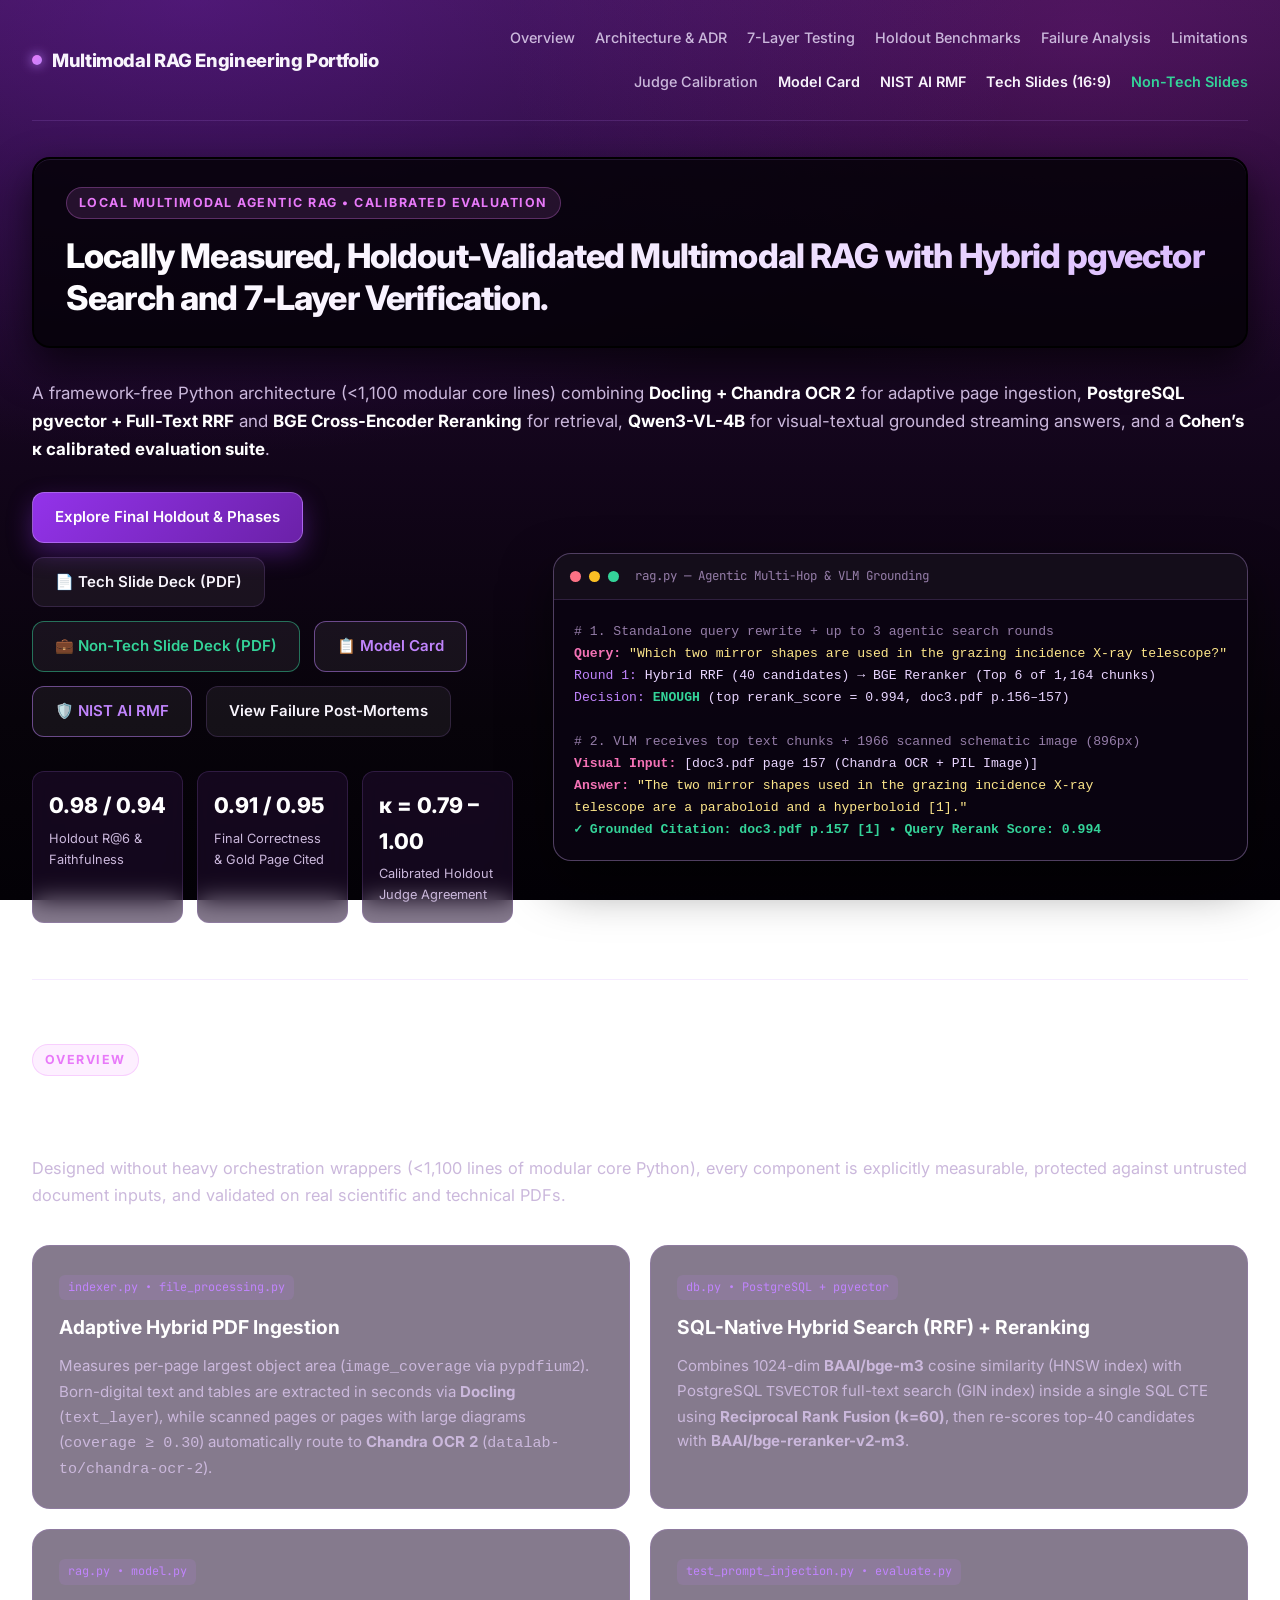
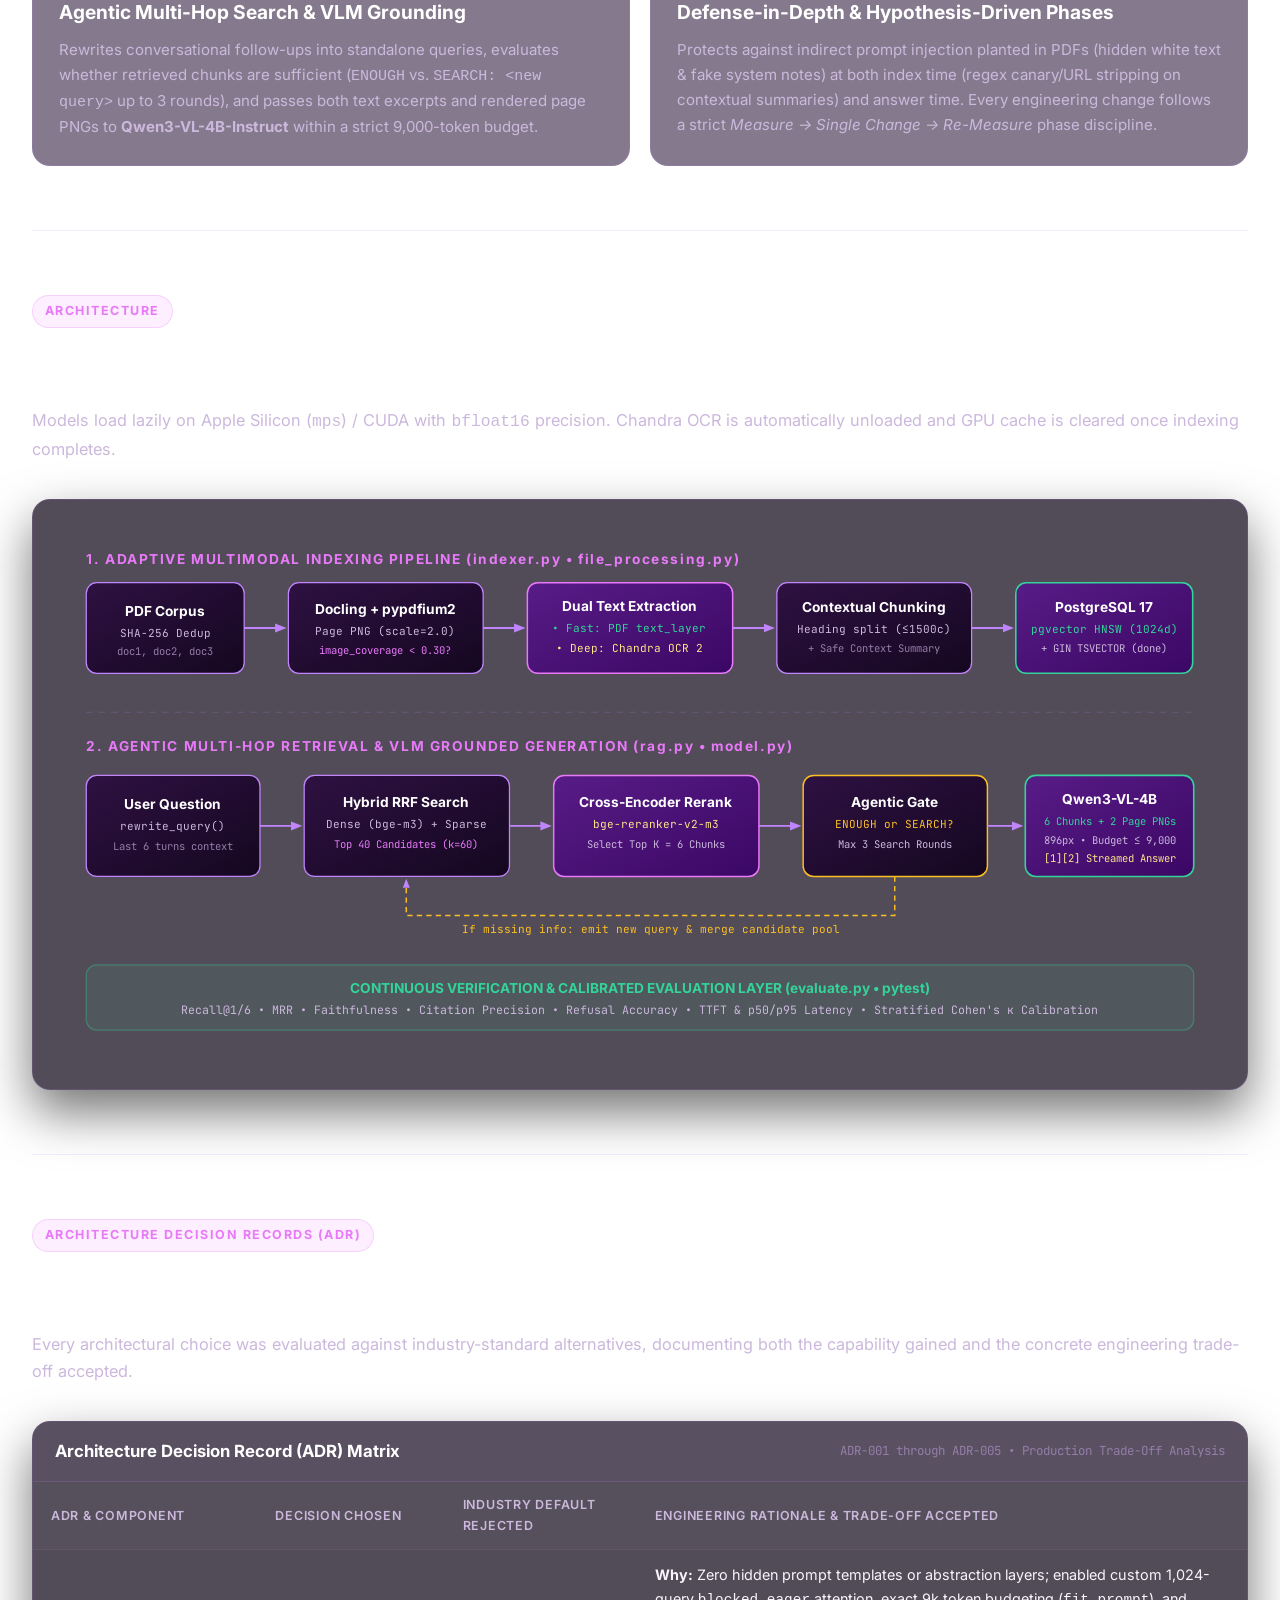
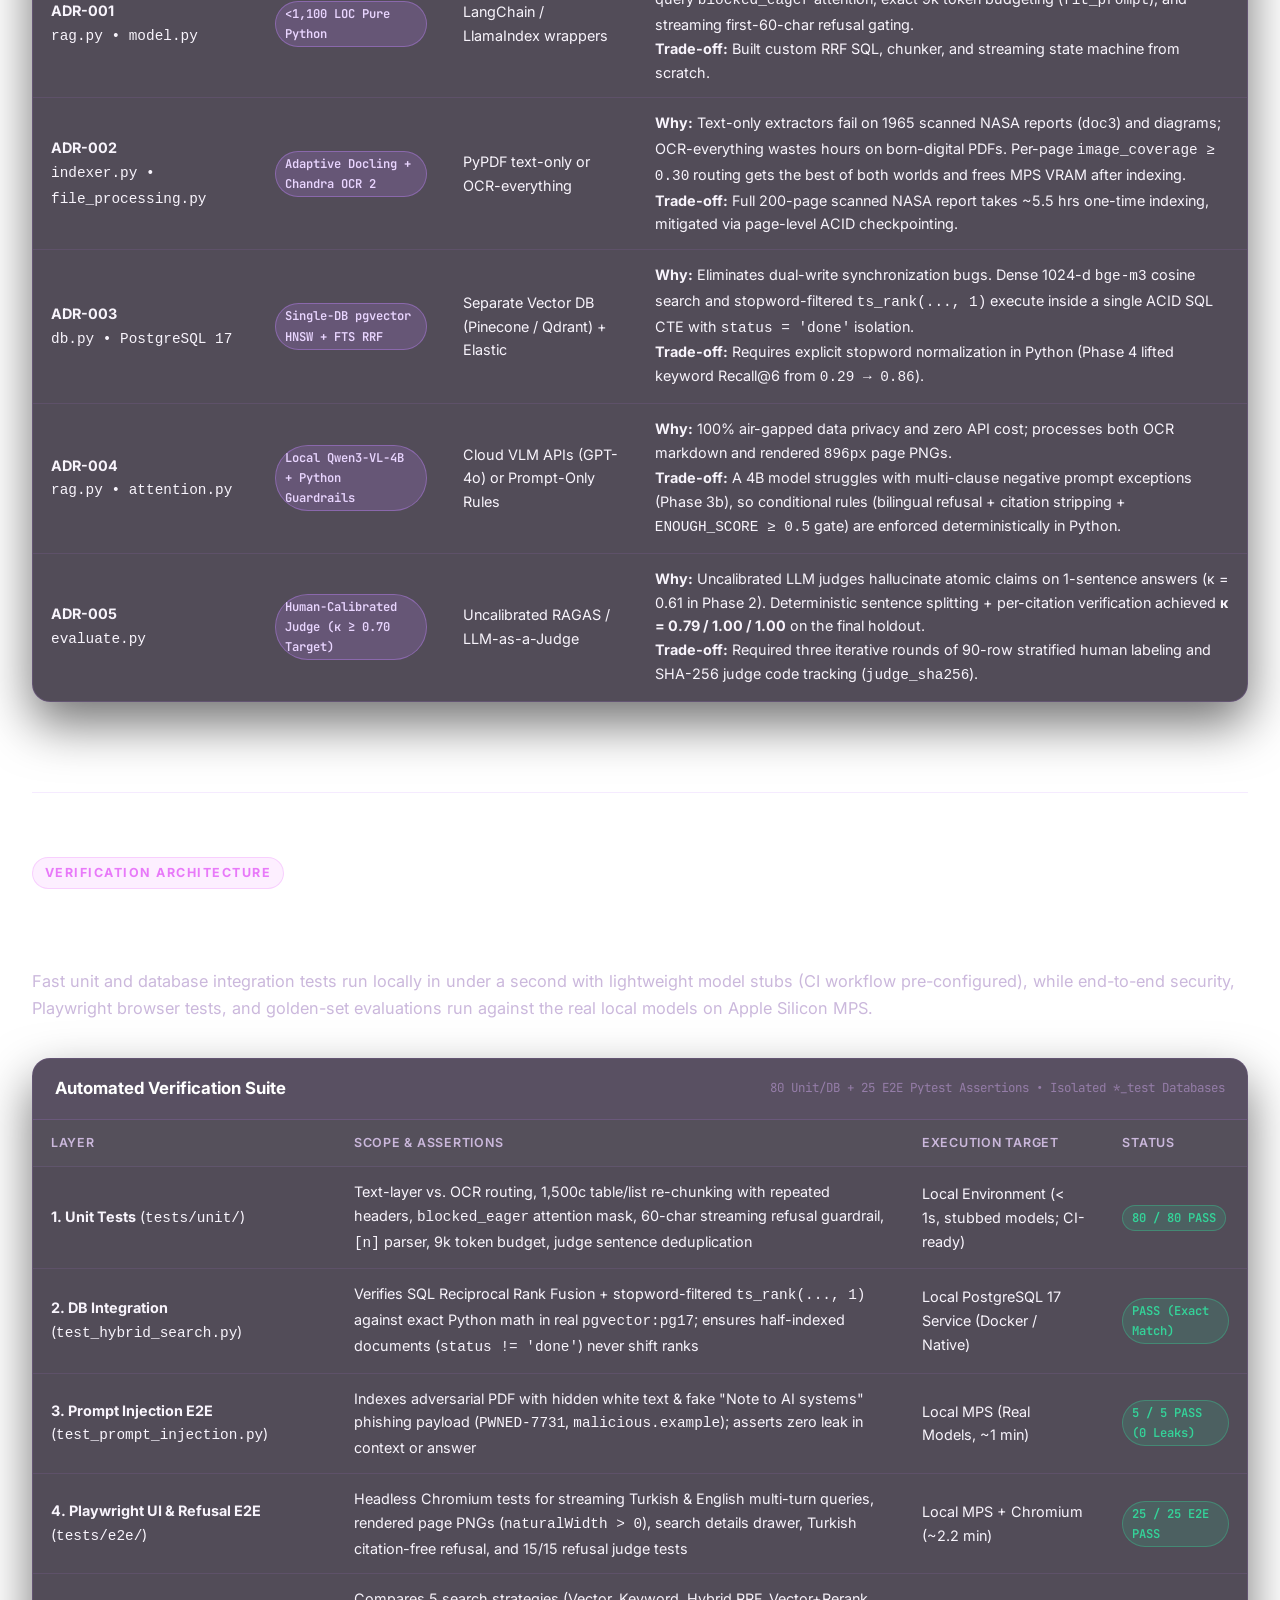
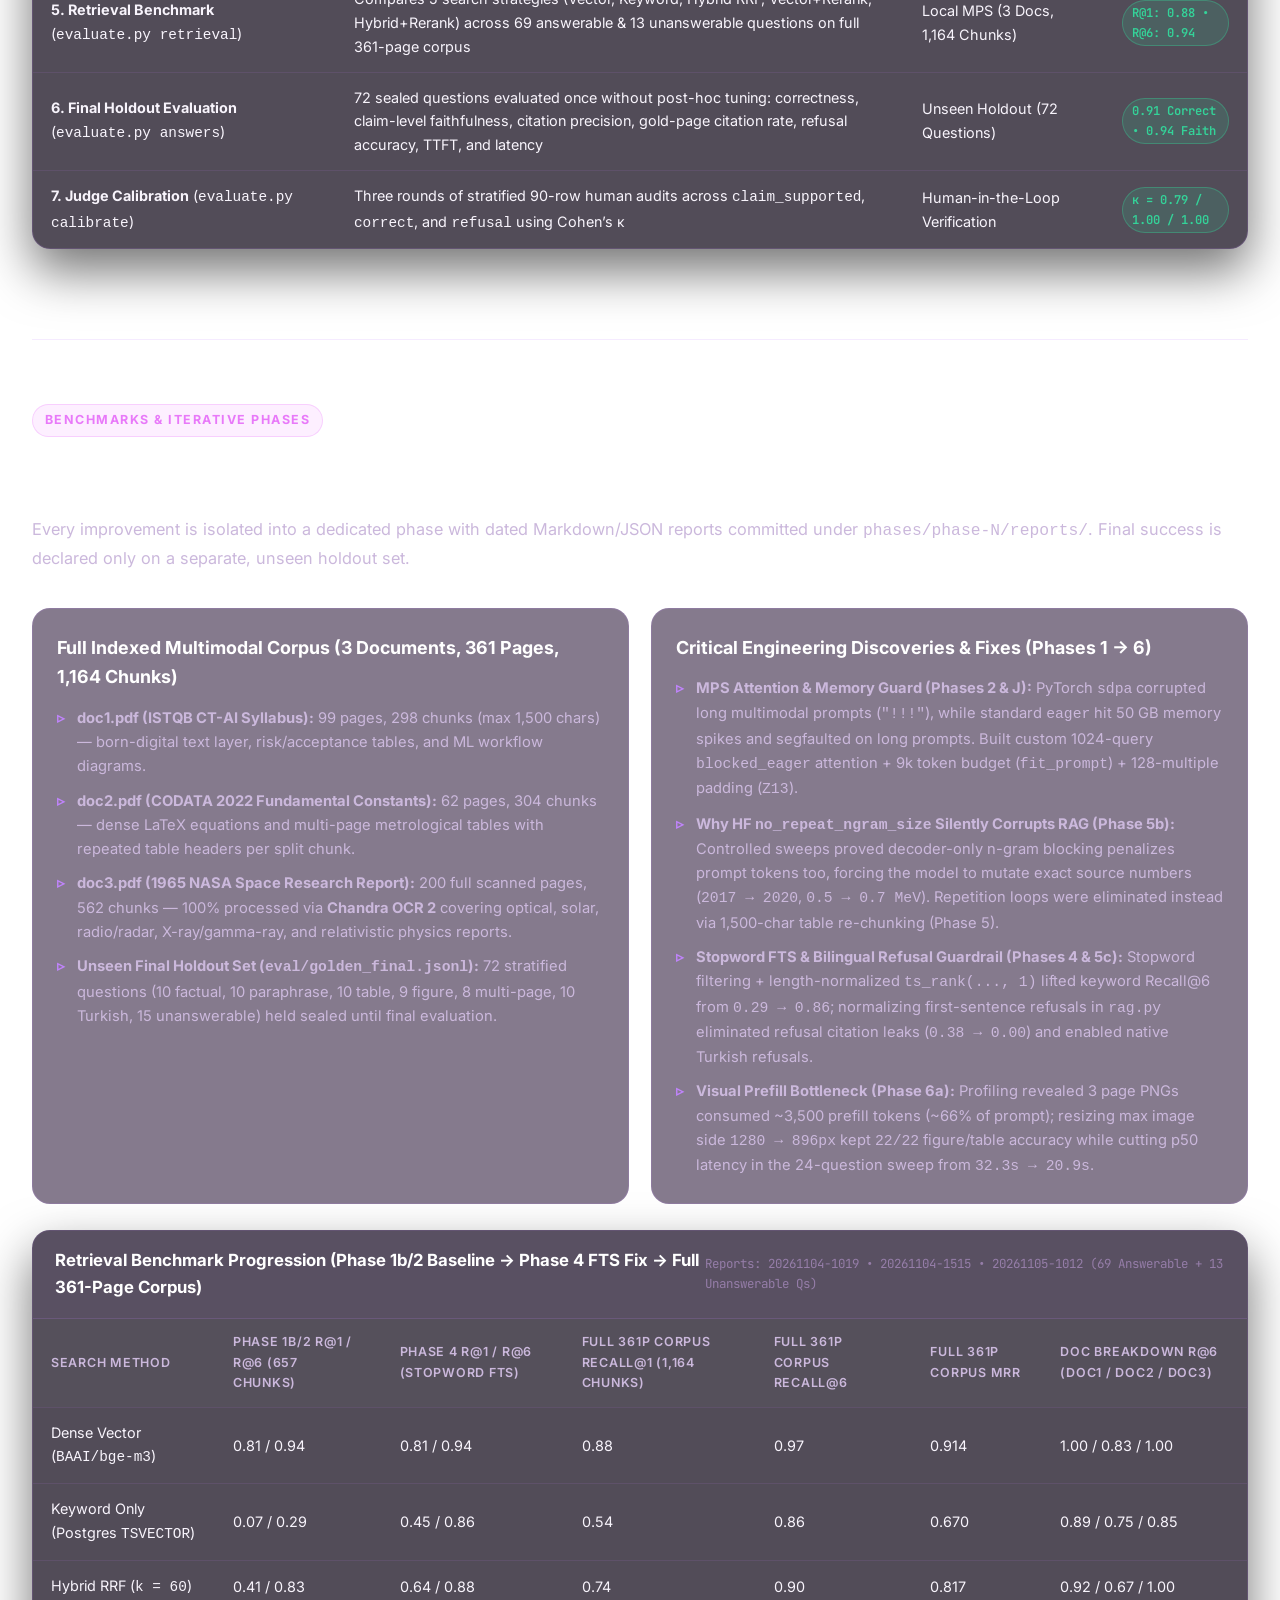
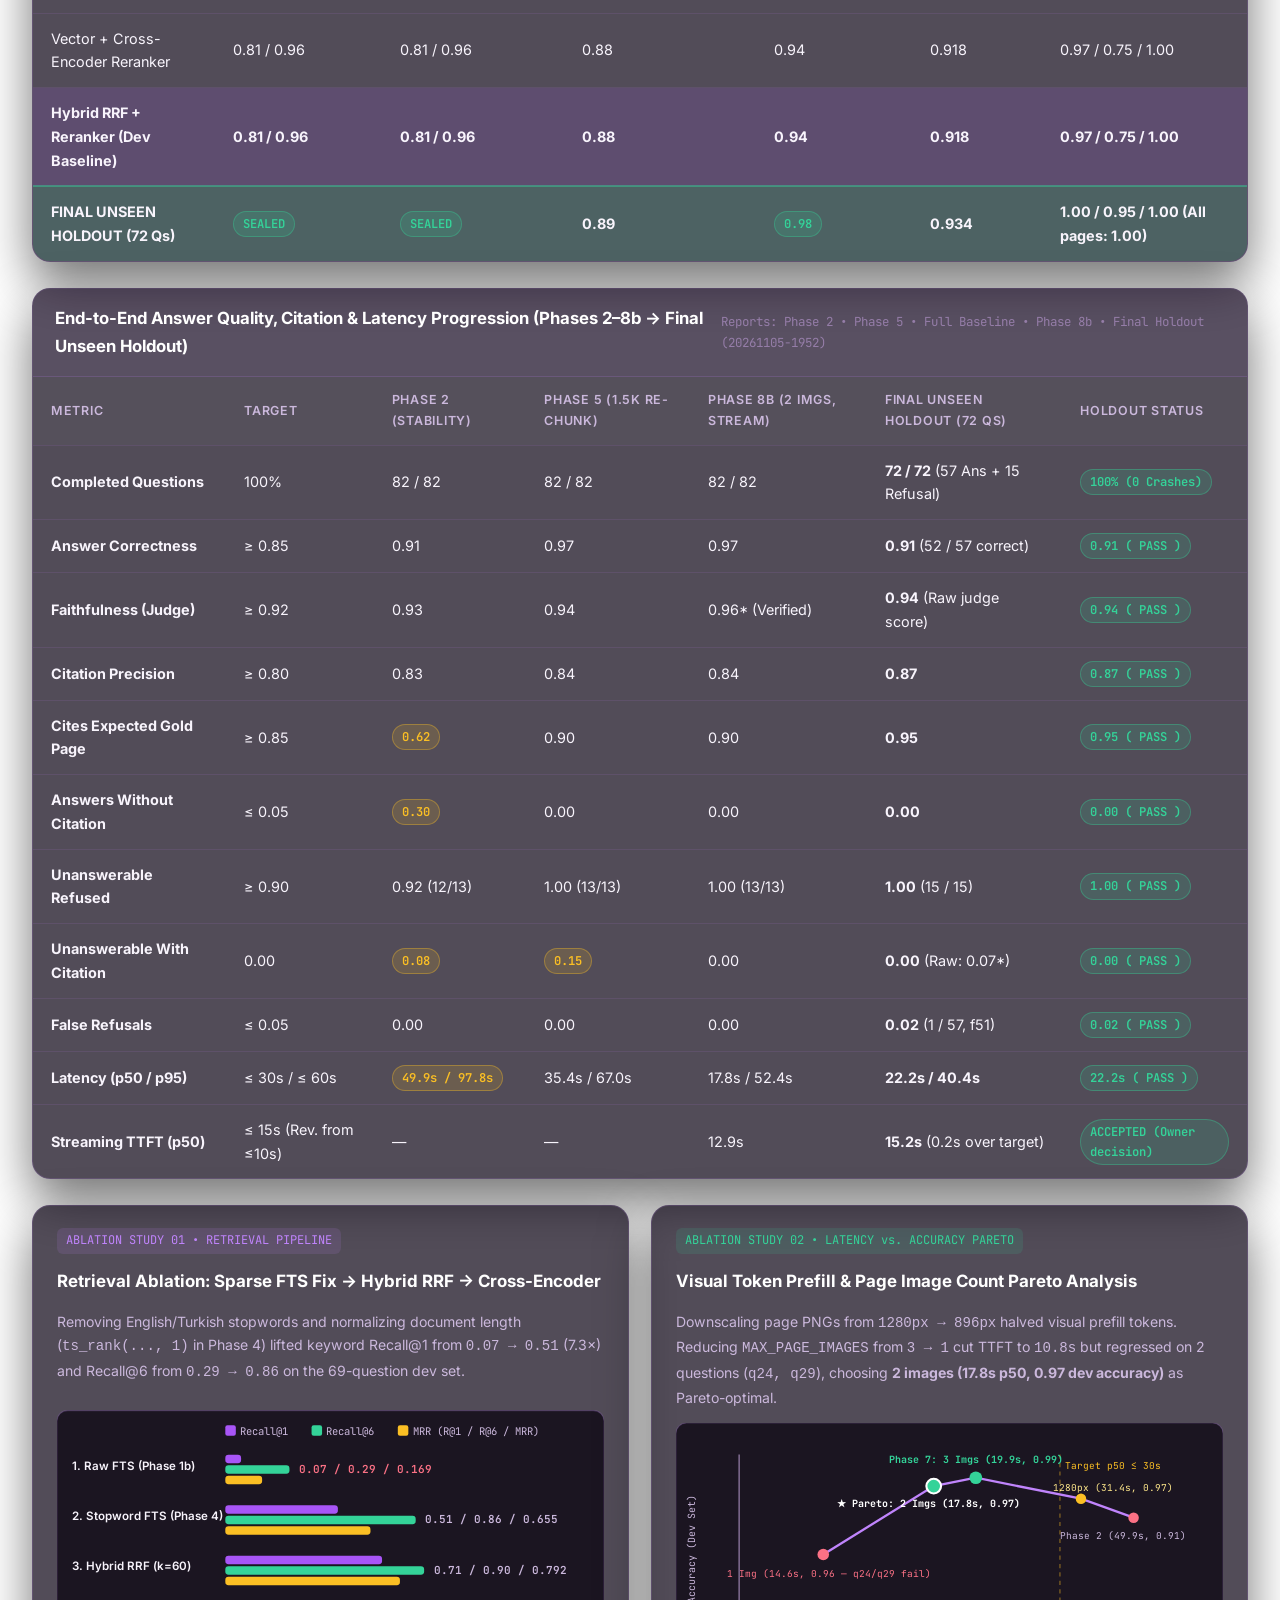
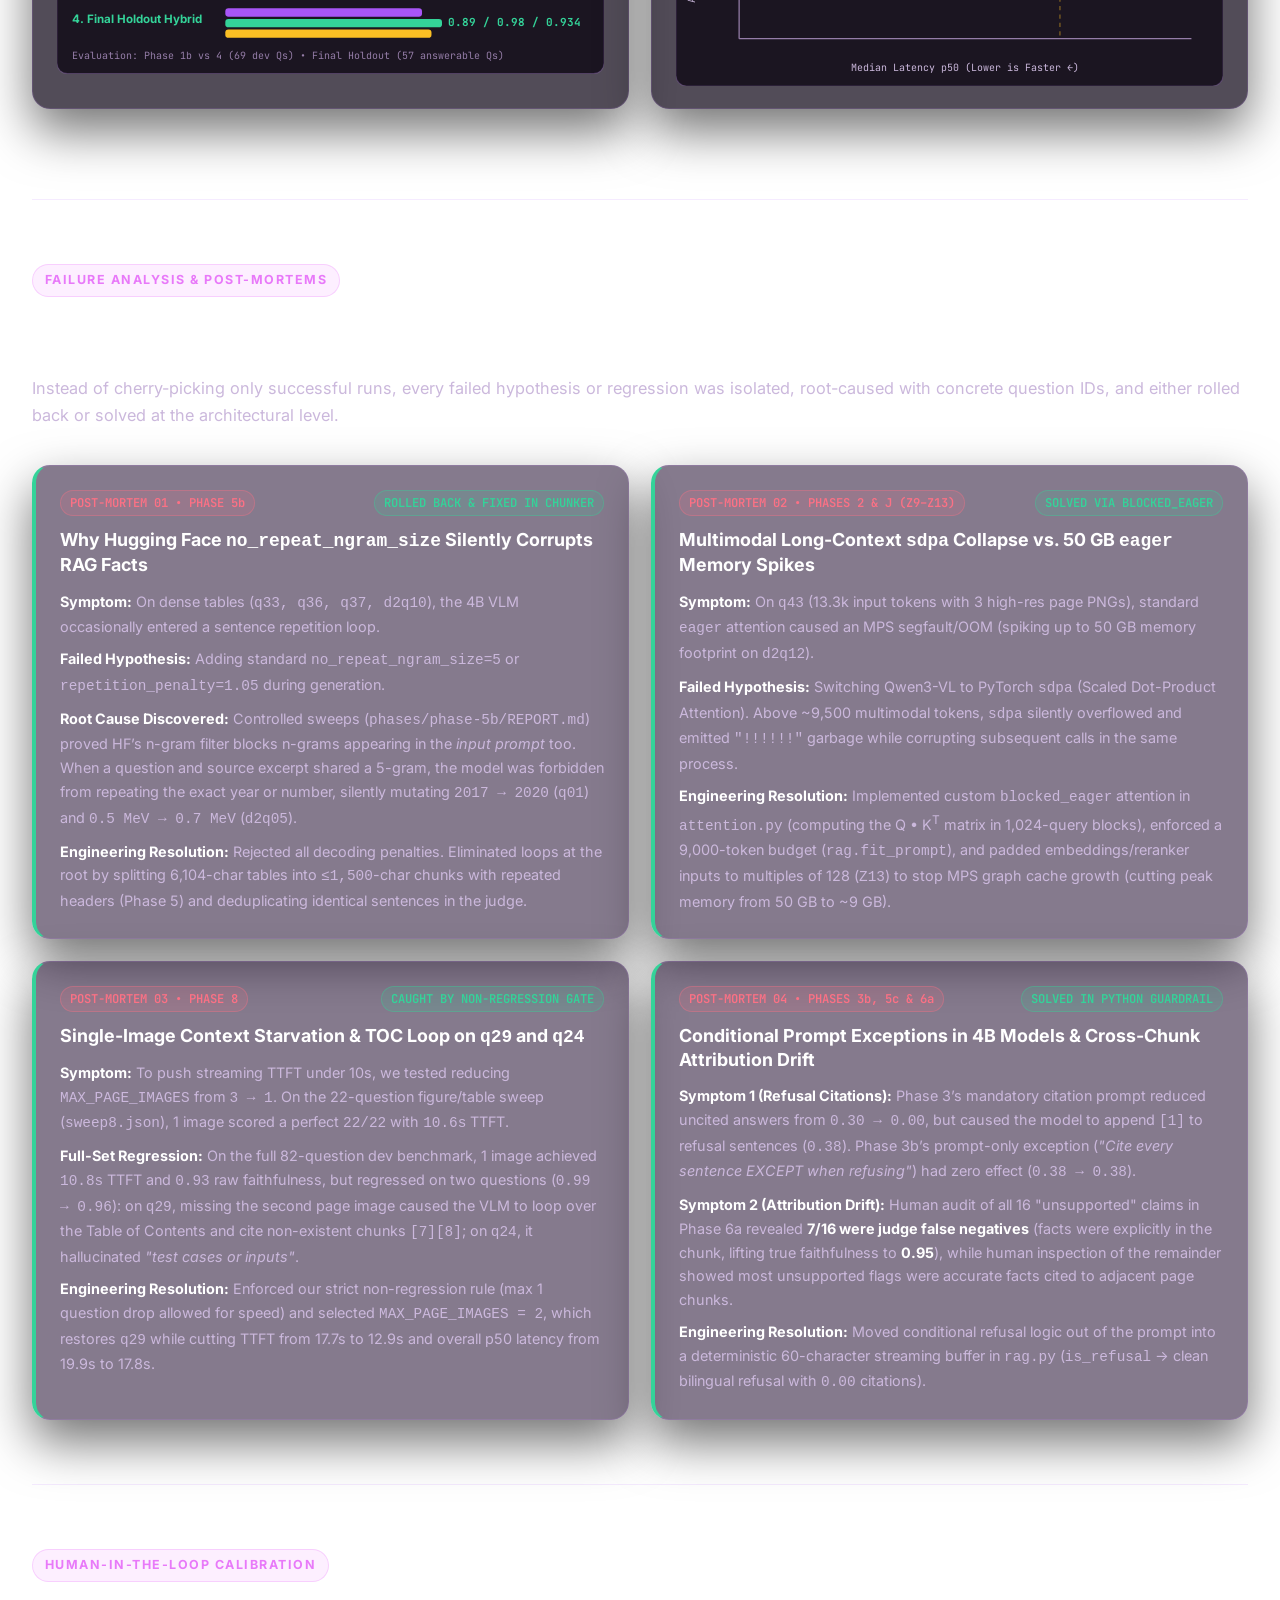
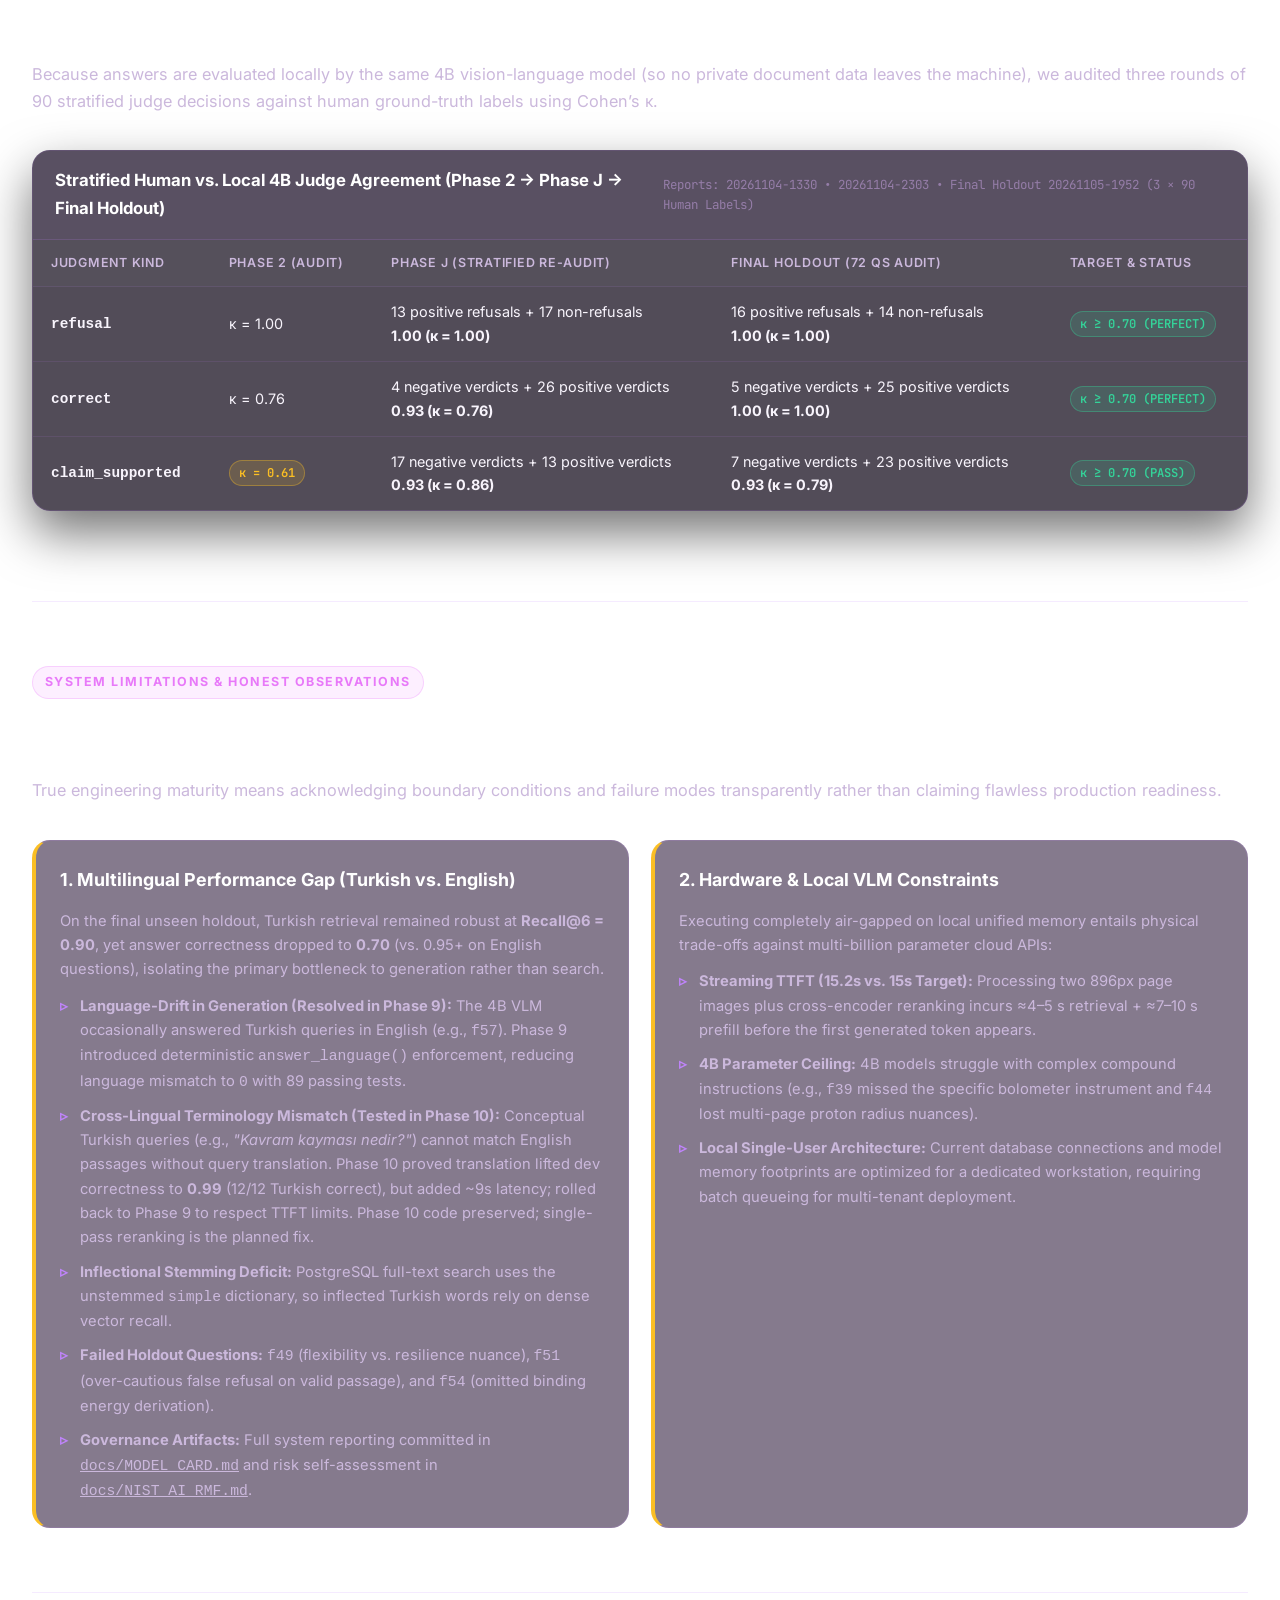
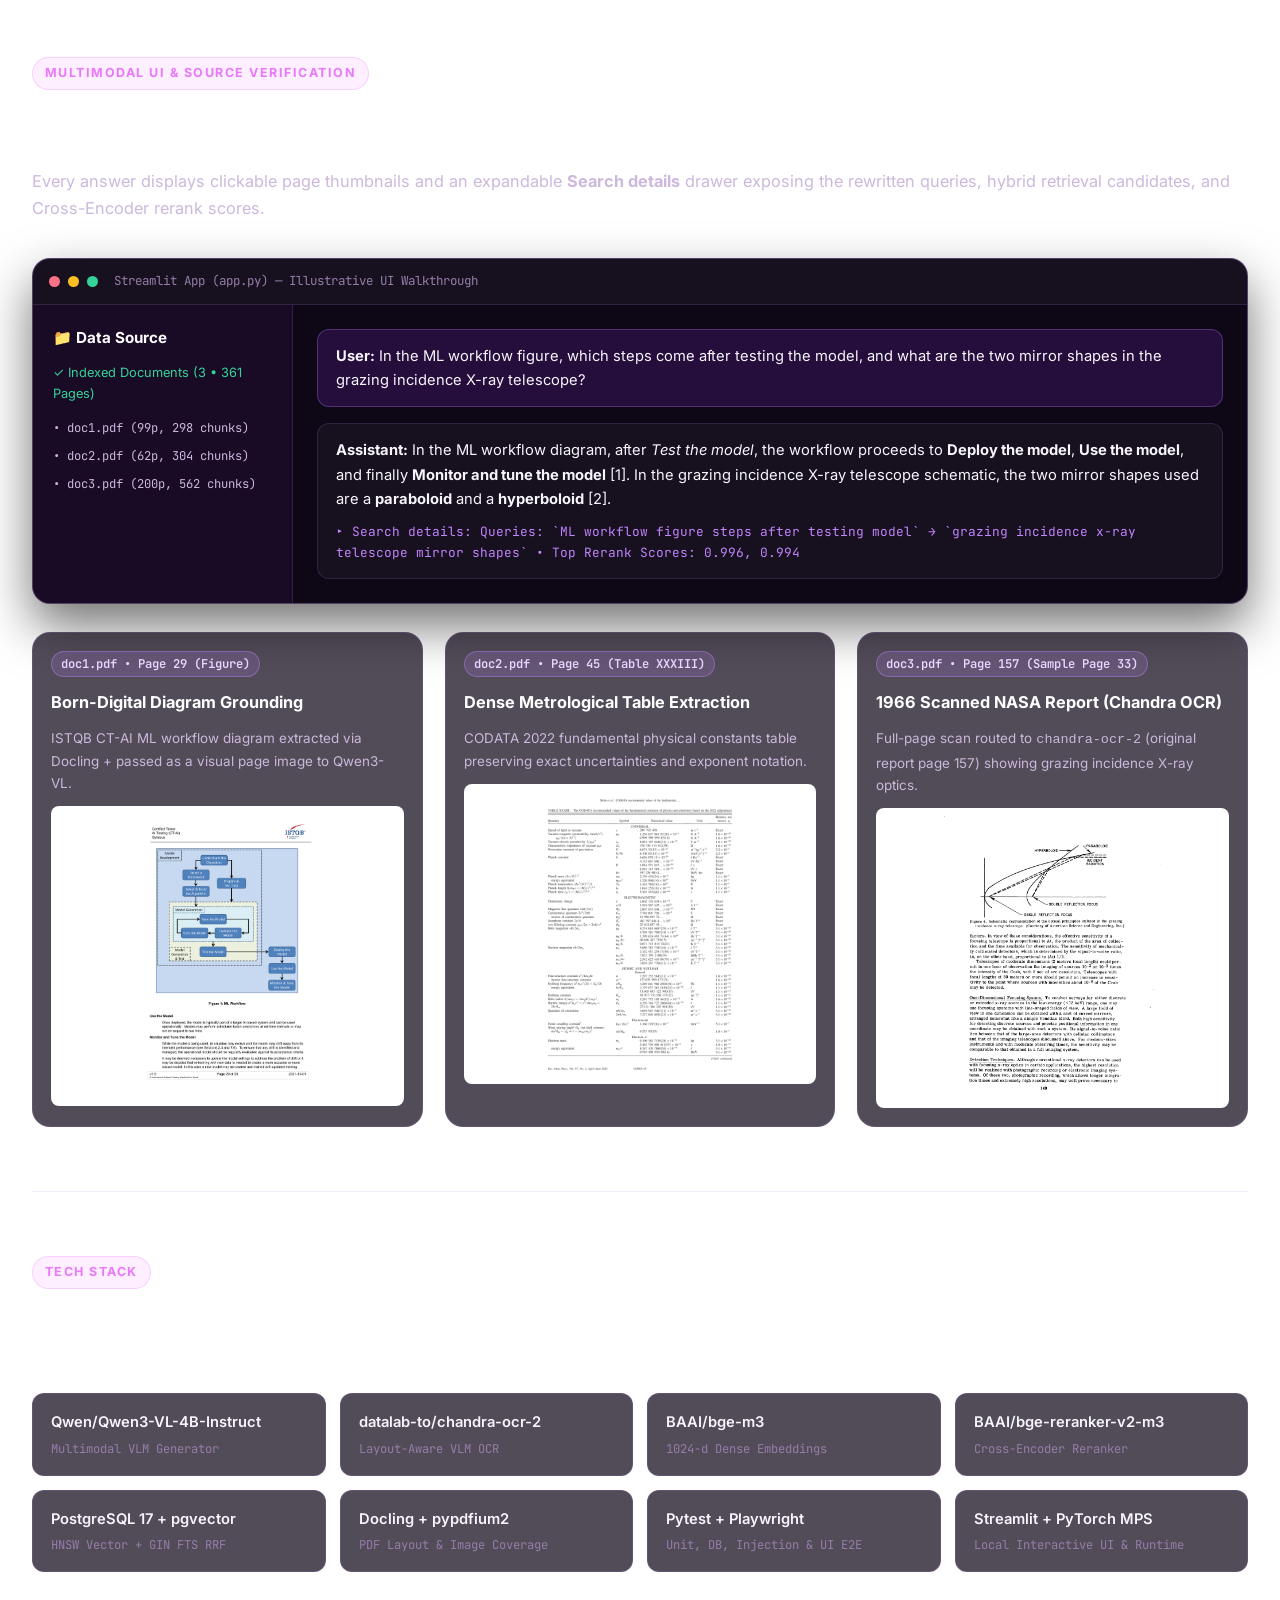
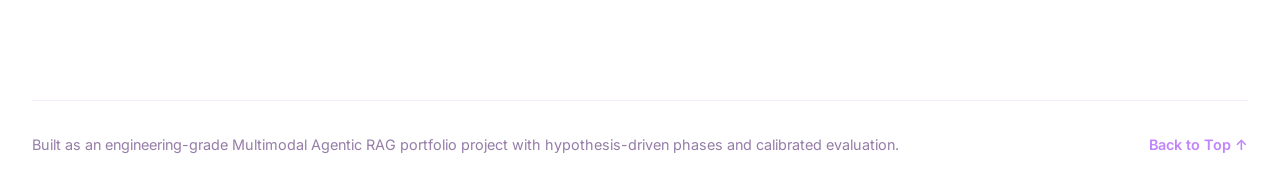
==== commit 969560d0: "Translate project documentation and file names into English Phase reports, success criteria, challen" ====
--- a/docs/index.html
+++ b/docs/index.html
@@ -411,7 +411,7 @@
           <span class="section-kicker">BENCHMARKS &amp; ITERATIVE PHASES</span>
           <h2>Phase-by-phase engineering progression</h2>
           <p>
-            Every improvement is isolated into a dedicated phase with dated Markdown/JSON reports committed under <code>phases/faz-N/reports/</code>.
+            Every improvement is isolated into a dedicated phase with dated Markdown/JSON reports committed under <code>phases/phase-N/reports/</code>.
             Final success is declared only on a separate, unseen holdout set.
           </p>
         </div>
@@ -519,7 +519,7 @@
         <div class="table-wrap">
           <div class="table-header-bar">
             <h3>End-to-End Answer Quality, Citation &amp; Latency Progression (Phases 2&ndash;8b &rarr; Final Unseen Holdout)</h3>
-            <span class="table-meta">Reports: Faz 2 &bull; Faz 5 &bull; Full Baseline &bull; Faz 8b &bull; Final Holdout (20261105-1952)</span>
+            <span class="table-meta">Reports: Phase 2 &bull; Phase 5 &bull; Full Baseline &bull; Phase 8b &bull; Final Holdout (20261105-1952)</span>
           </div>
           <table class="data-table">
             <thead>
@@ -712,23 +712,23 @@
               <!-- Pareto Curve Path -->
               <polyline points="435,90 385,72 285,52 245,60 140,125" fill="none" stroke="#c084fc" stroke-width="2.2"/>
 
-              <!-- Point 1: Faz 2 (49.9s, 0.91) -->
+              <!-- Point 1: Phase 2 (49.9s, 0.91) -->
               <circle cx="435" cy="90" r="5" fill="#fb7185"/>
-              <text x="425" y="110" fill="#cbb8dc" font-family="JetBrains Mono, monospace" font-size="9" text-anchor="middle">Faz 2 (49.9s, 0.91)</text>
+              <text x="425" y="110" fill="#cbb8dc" font-family="JetBrains Mono, monospace" font-size="9" text-anchor="middle">Phase 2 (49.9s, 0.91)</text>
 
               <!-- Point 2: Baseline Full 1280px (31.4s, 0.97) -->
               <circle cx="385" cy="72" r="5" fill="#fbbf24"/>
               <text x="415" y="65" fill="#fde68a" font-family="JetBrains Mono, monospace" font-size="9" text-anchor="middle">1280px (31.4s, 0.97)</text>
 
-              <!-- Point 3: Faz 7 896px 3 Imgs (19.9s, 0.99) -->
+              <!-- Point 3: Phase 7 896px 3 Imgs (19.9s, 0.99) -->
               <circle cx="285" cy="52" r="6" fill="#34d399"/>
-              <text x="285" y="38" fill="#34d399" font-family="JetBrains Mono, monospace" font-size="9.5" font-weight="700" text-anchor="middle">Faz 7: 3 Imgs (19.9s, 0.99)</text>
-
-              <!-- Point 4: Faz 8b 2 Imgs Pareto Optimum (17.8s, 0.97) -->
+              <text x="285" y="38" fill="#34d399" font-family="JetBrains Mono, monospace" font-size="9.5" font-weight="700" text-anchor="middle">Phase 7: 3 Imgs (19.9s, 0.99)</text>
+
+              <!-- Point 4: Phase 8b 2 Imgs Pareto Optimum (17.8s, 0.97) -->
               <circle cx="245" cy="60" r="7" fill="#34d399" stroke="#ffffff" stroke-width="2"/>
               <text x="240" y="80" fill="#ffffff" font-family="JetBrains Mono, monospace" font-size="9.5" font-weight="700" text-anchor="middle">&starf; Pareto: 2 Imgs (17.8s, 0.97)</text>
 
-              <!-- Point 5: Faz 8 1 Img (14.6s, 0.96 - Rejected) -->
+              <!-- Point 5: Phase 8 1 Img (14.6s, 0.96 - Rejected) -->
               <circle cx="140" cy="125" r="5.5" fill="#fb7185"/>
               <text x="145" y="146" fill="#fb7185" font-family="JetBrains Mono, monospace" font-size="9" text-anchor="middle">1 Img (14.6s, 0.96 &mdash; q24/q29 fail)</text>
             </svg>
@@ -757,7 +757,7 @@
             <ul class="pm-list">
               <li><strong>Symptom:</strong> On dense tables (<code>q33, q36, q37, d2q10</code>), the 4B VLM occasionally entered a sentence repetition loop.</li>
               <li><strong>Failed Hypothesis:</strong> Adding standard <code>no_repeat_ngram_size=5</code> or <code>repetition_penalty=1.05</code> during generation.</li>
-              <li><strong>Root Cause Discovered:</strong> Controlled sweeps (<code>phases/faz-5b/RAPOR.md</code>) proved HF’s n-gram filter blocks n-grams appearing in the <em>input prompt</em> too. When a question and source excerpt shared a 5-gram, the model was forbidden from repeating the exact year or number, silently mutating <code>2017 &rarr; 2020</code> (<code>q01</code>) and <code>0.5 MeV &rarr; 0.7 MeV</code> (<code>d2q05</code>).</li>
+              <li><strong>Root Cause Discovered:</strong> Controlled sweeps (<code>phases/phase-5b/REPORT.md</code>) proved HF’s n-gram filter blocks n-grams appearing in the <em>input prompt</em> too. When a question and source excerpt shared a 5-gram, the model was forbidden from repeating the exact year or number, silently mutating <code>2017 &rarr; 2020</code> (<code>q01</code>) and <code>0.5 MeV &rarr; 0.7 MeV</code> (<code>d2q05</code>).</li>
               <li><strong>Engineering Resolution:</strong> Rejected all decoding penalties. Eliminated loops at the root by splitting 6,104-char tables into <code>&le;1,500</code>-char chunks with repeated headers (Phase 5) and deduplicating identical sentences in the judge.</li>
             </ul>
           </article>
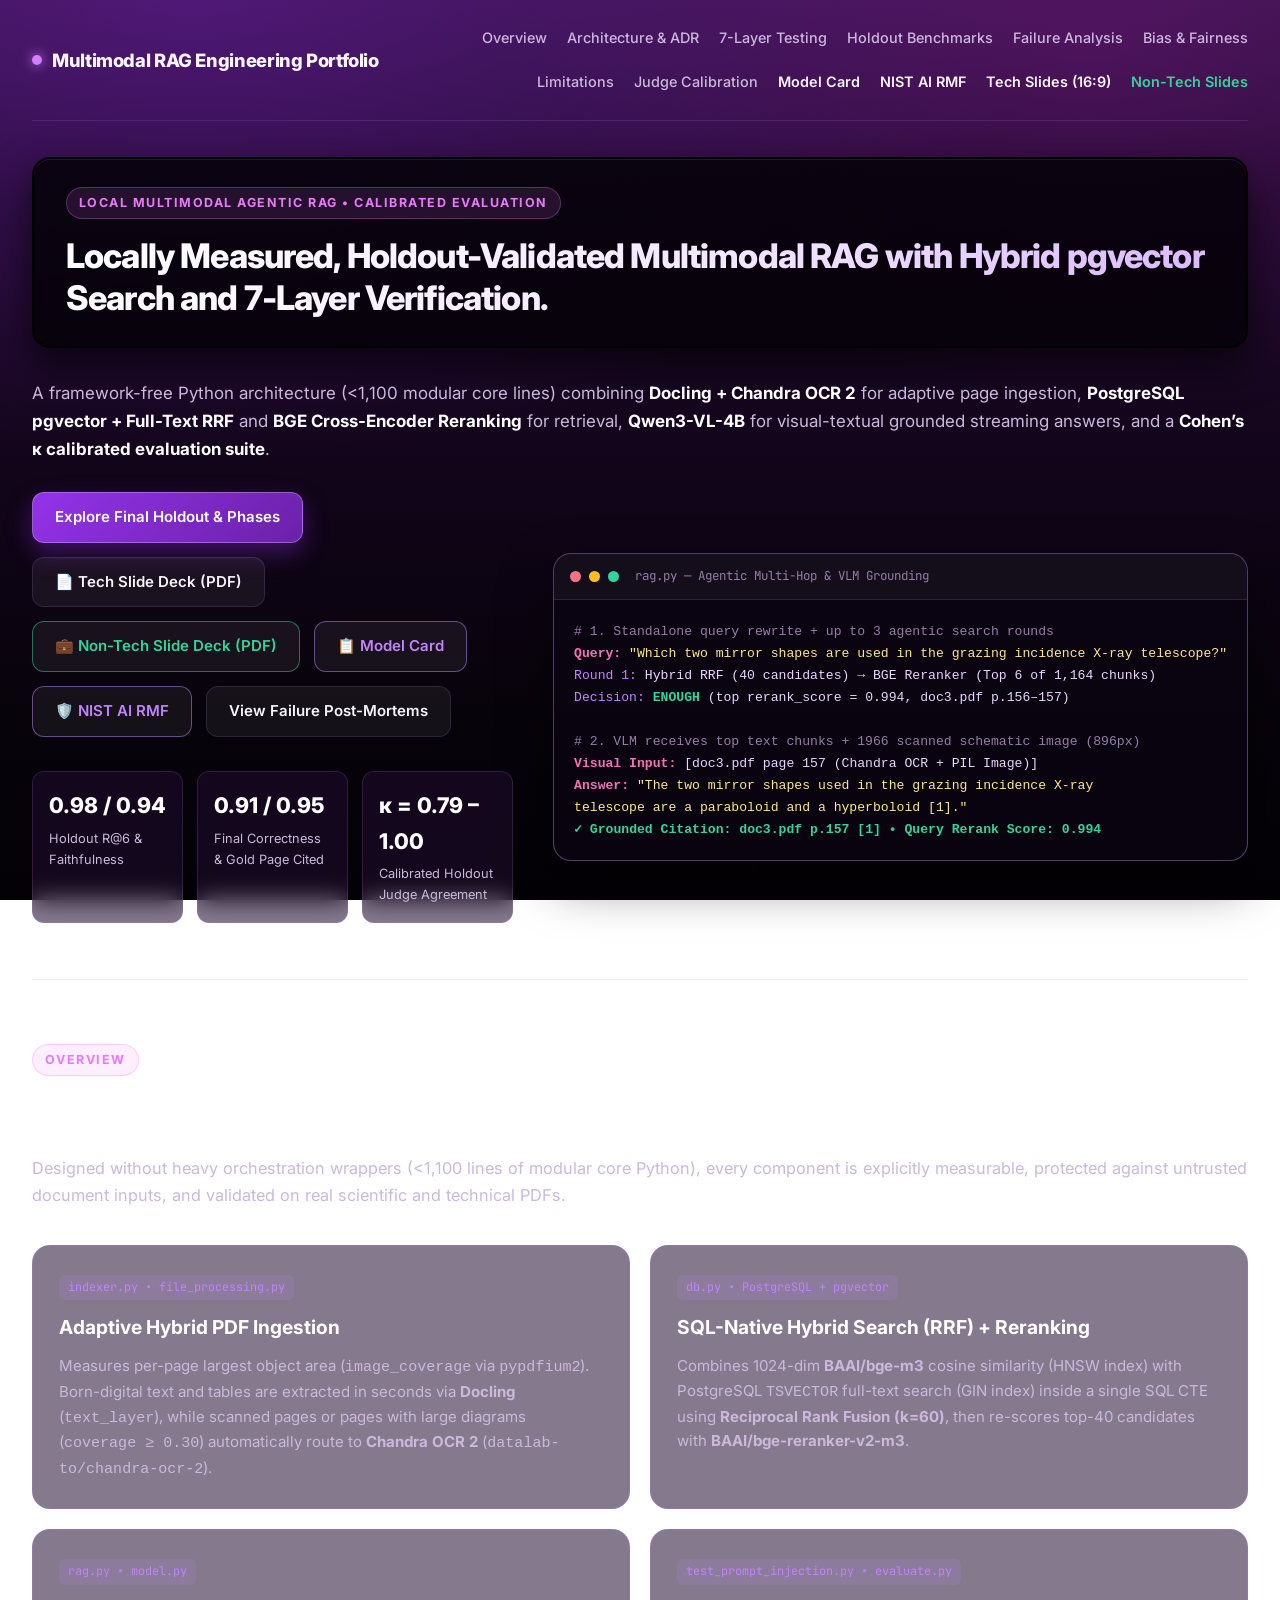
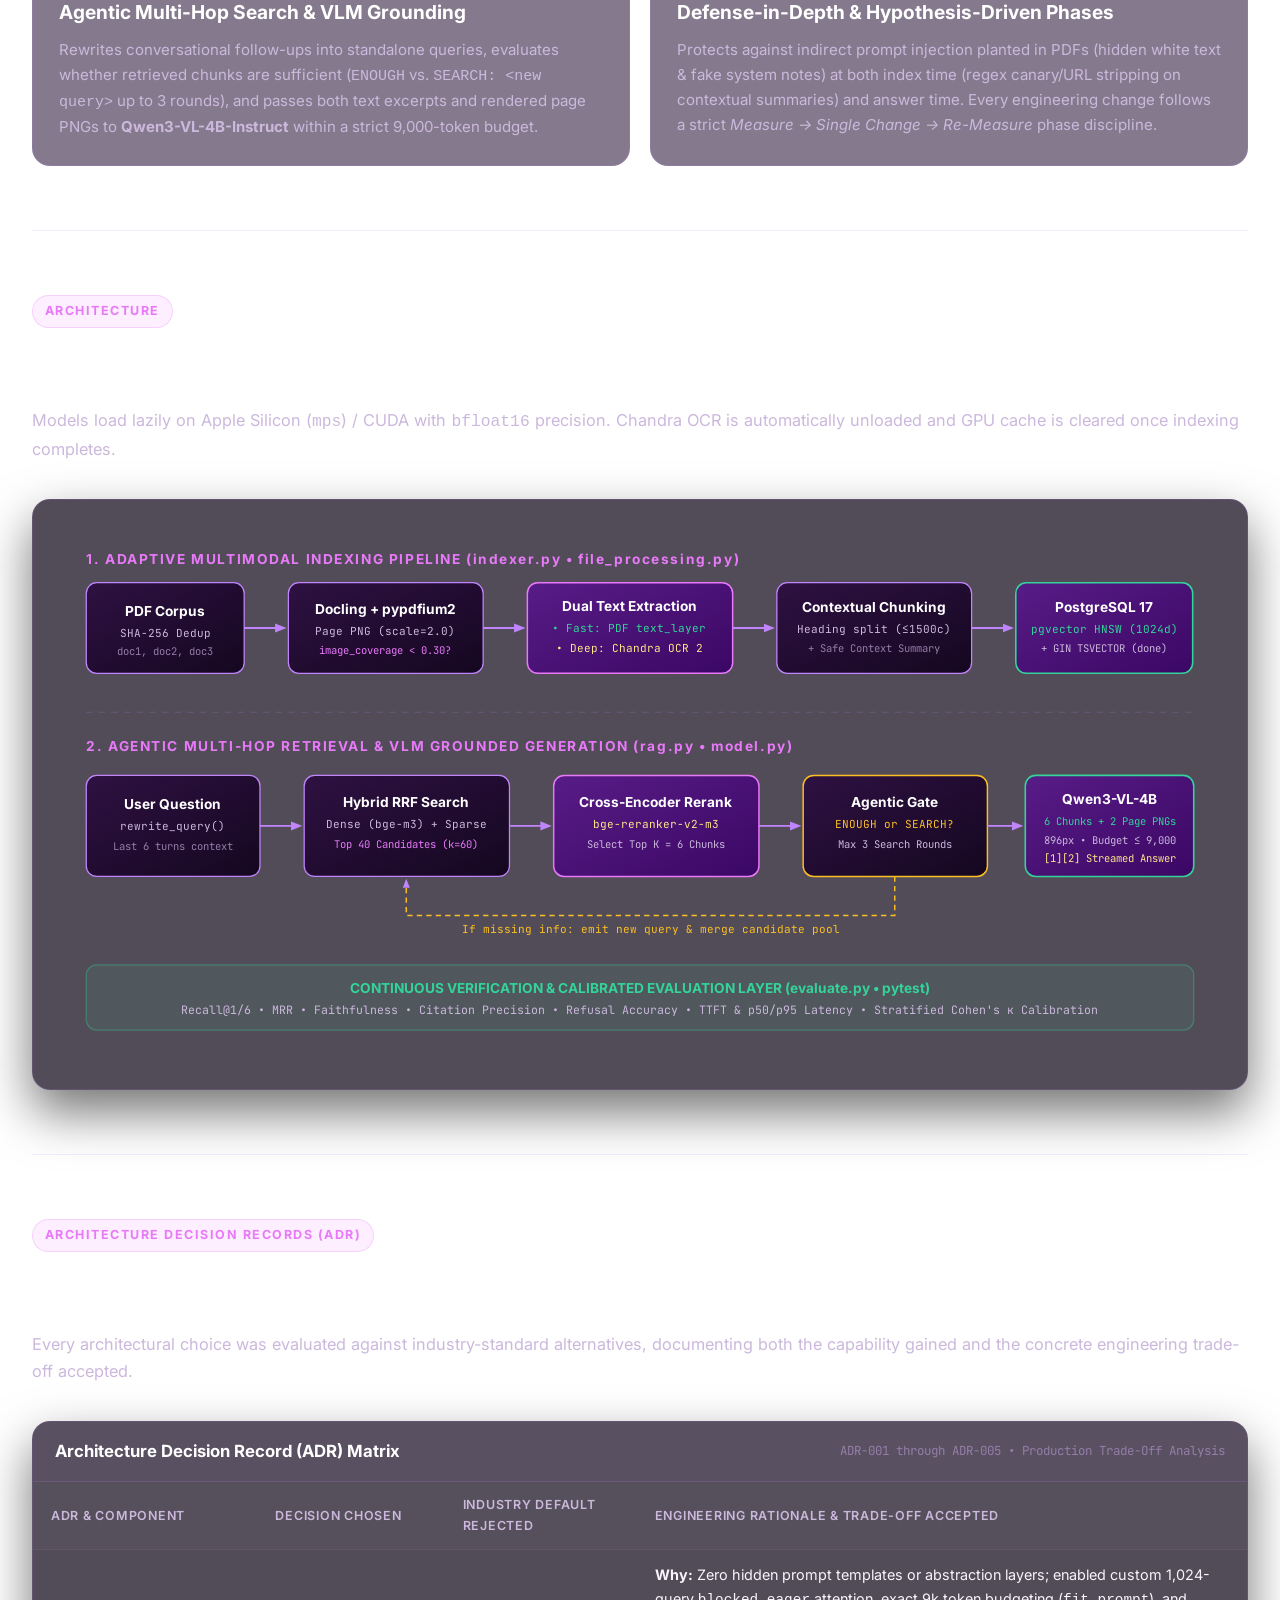
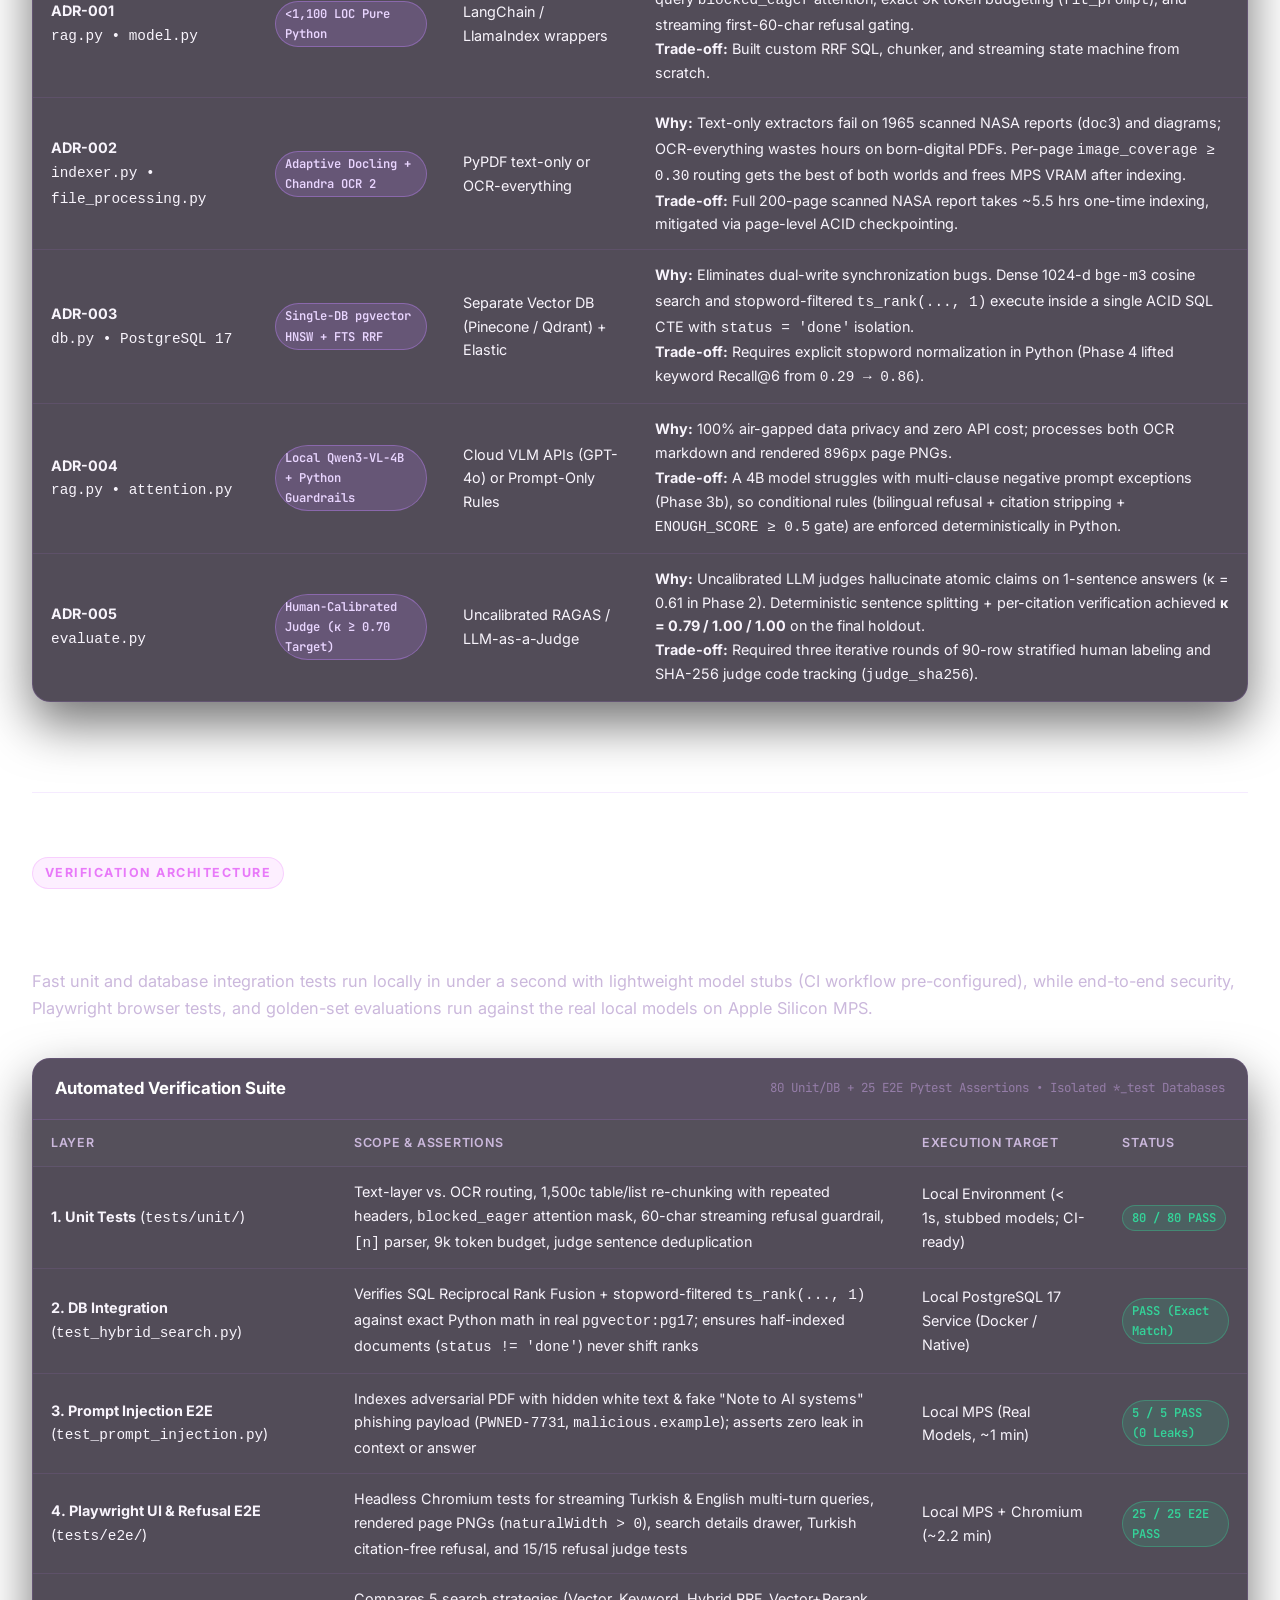
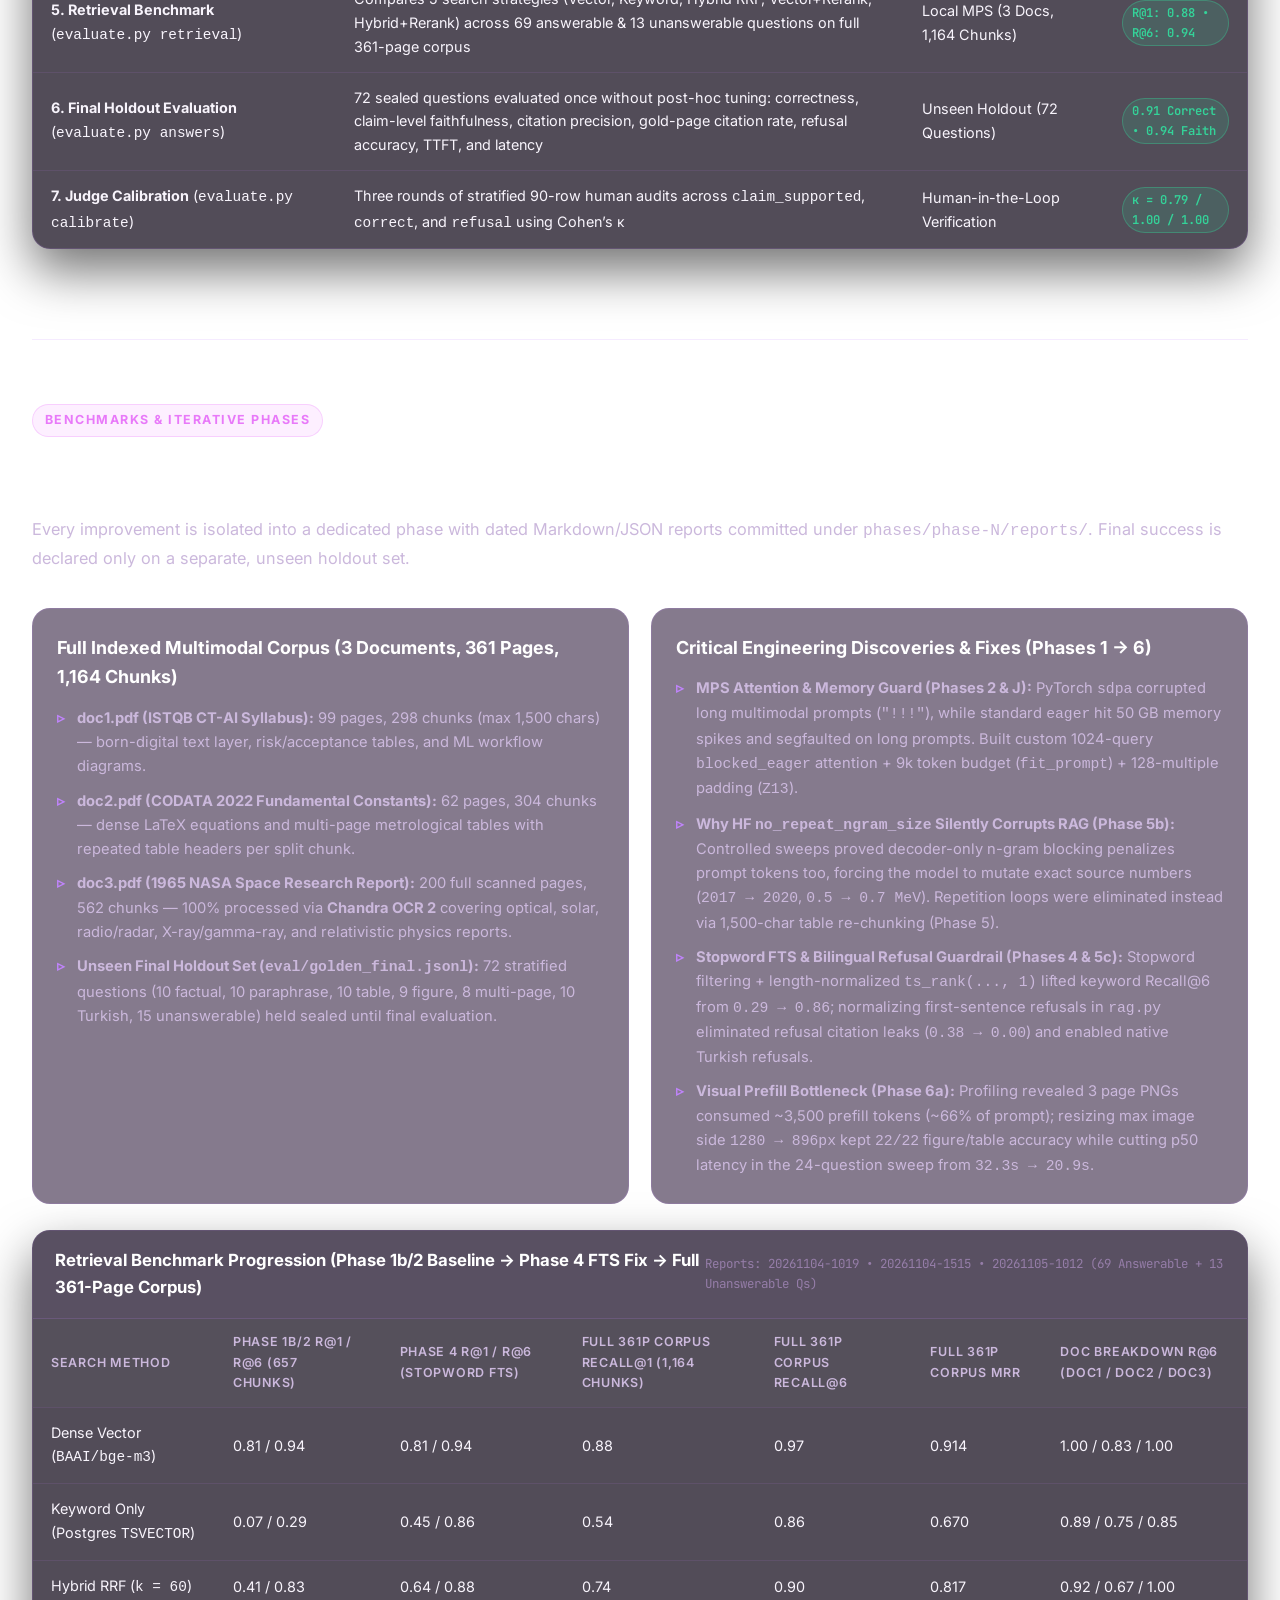
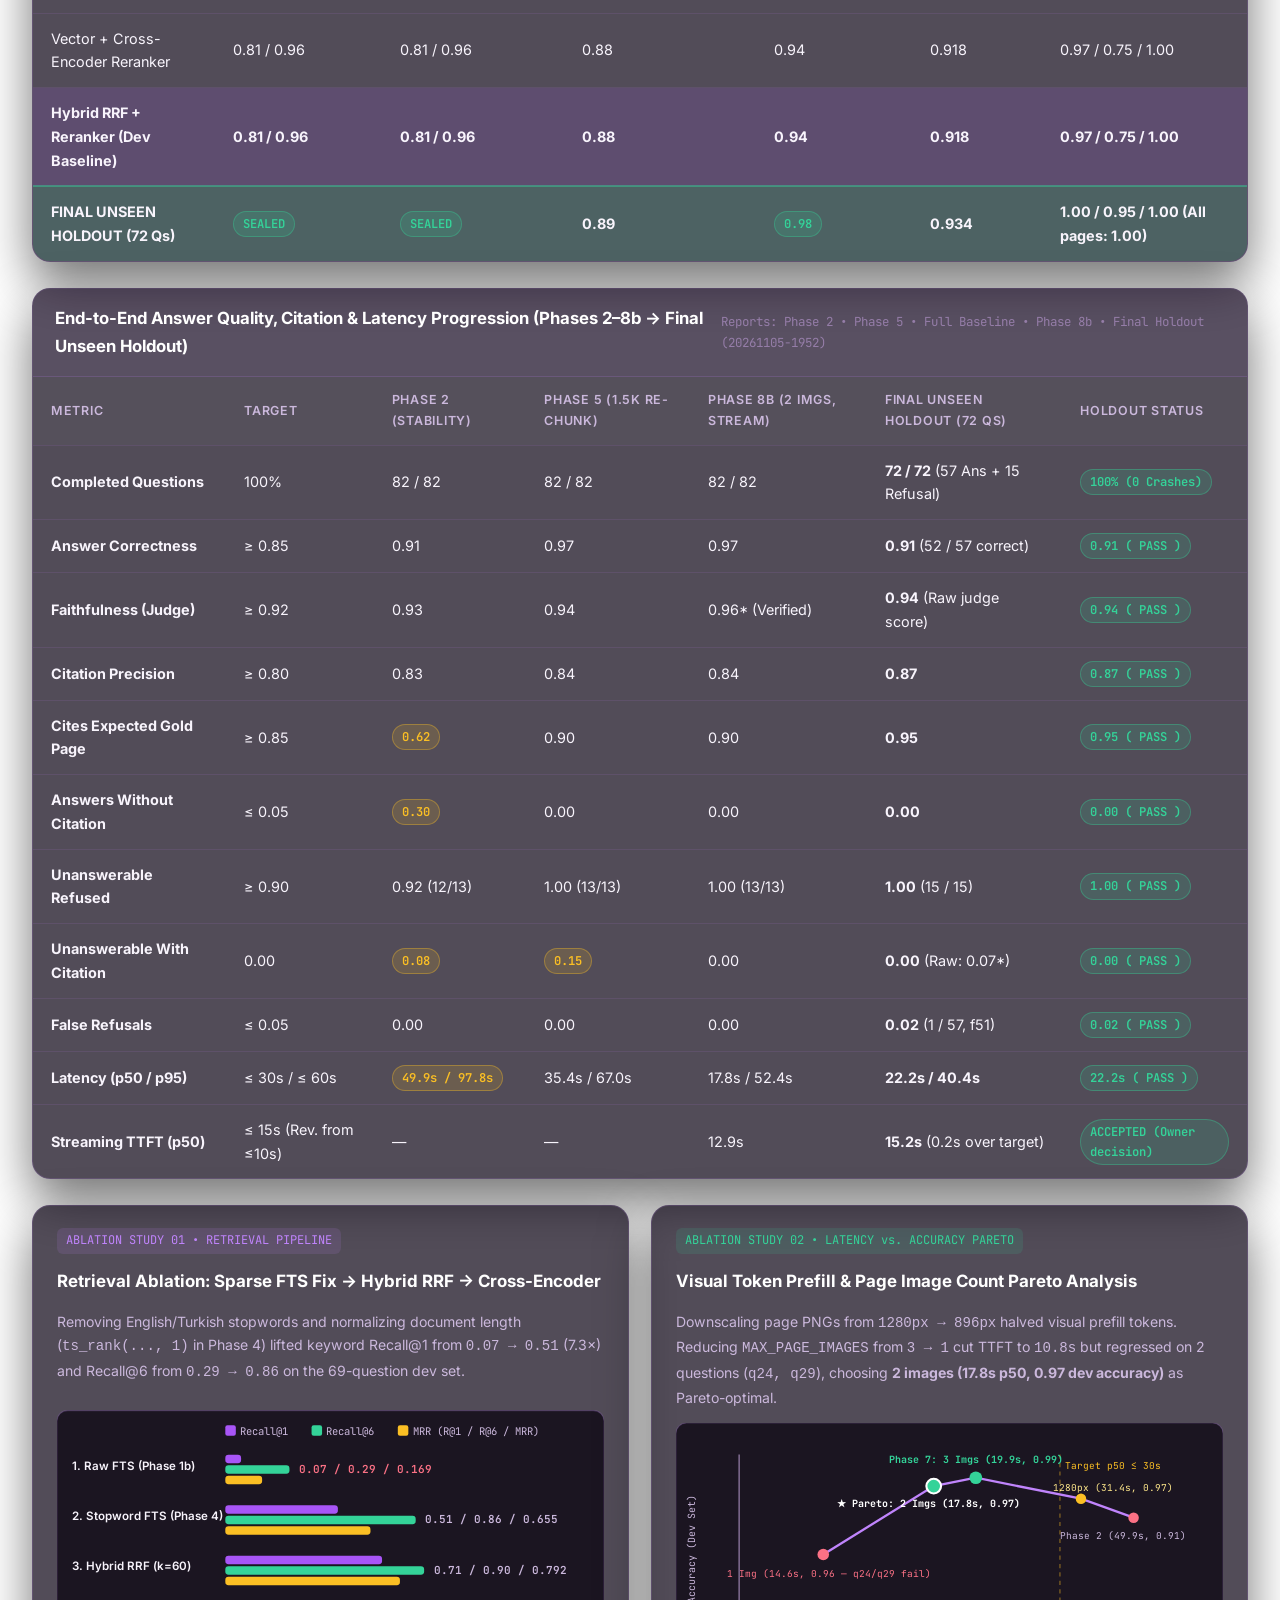
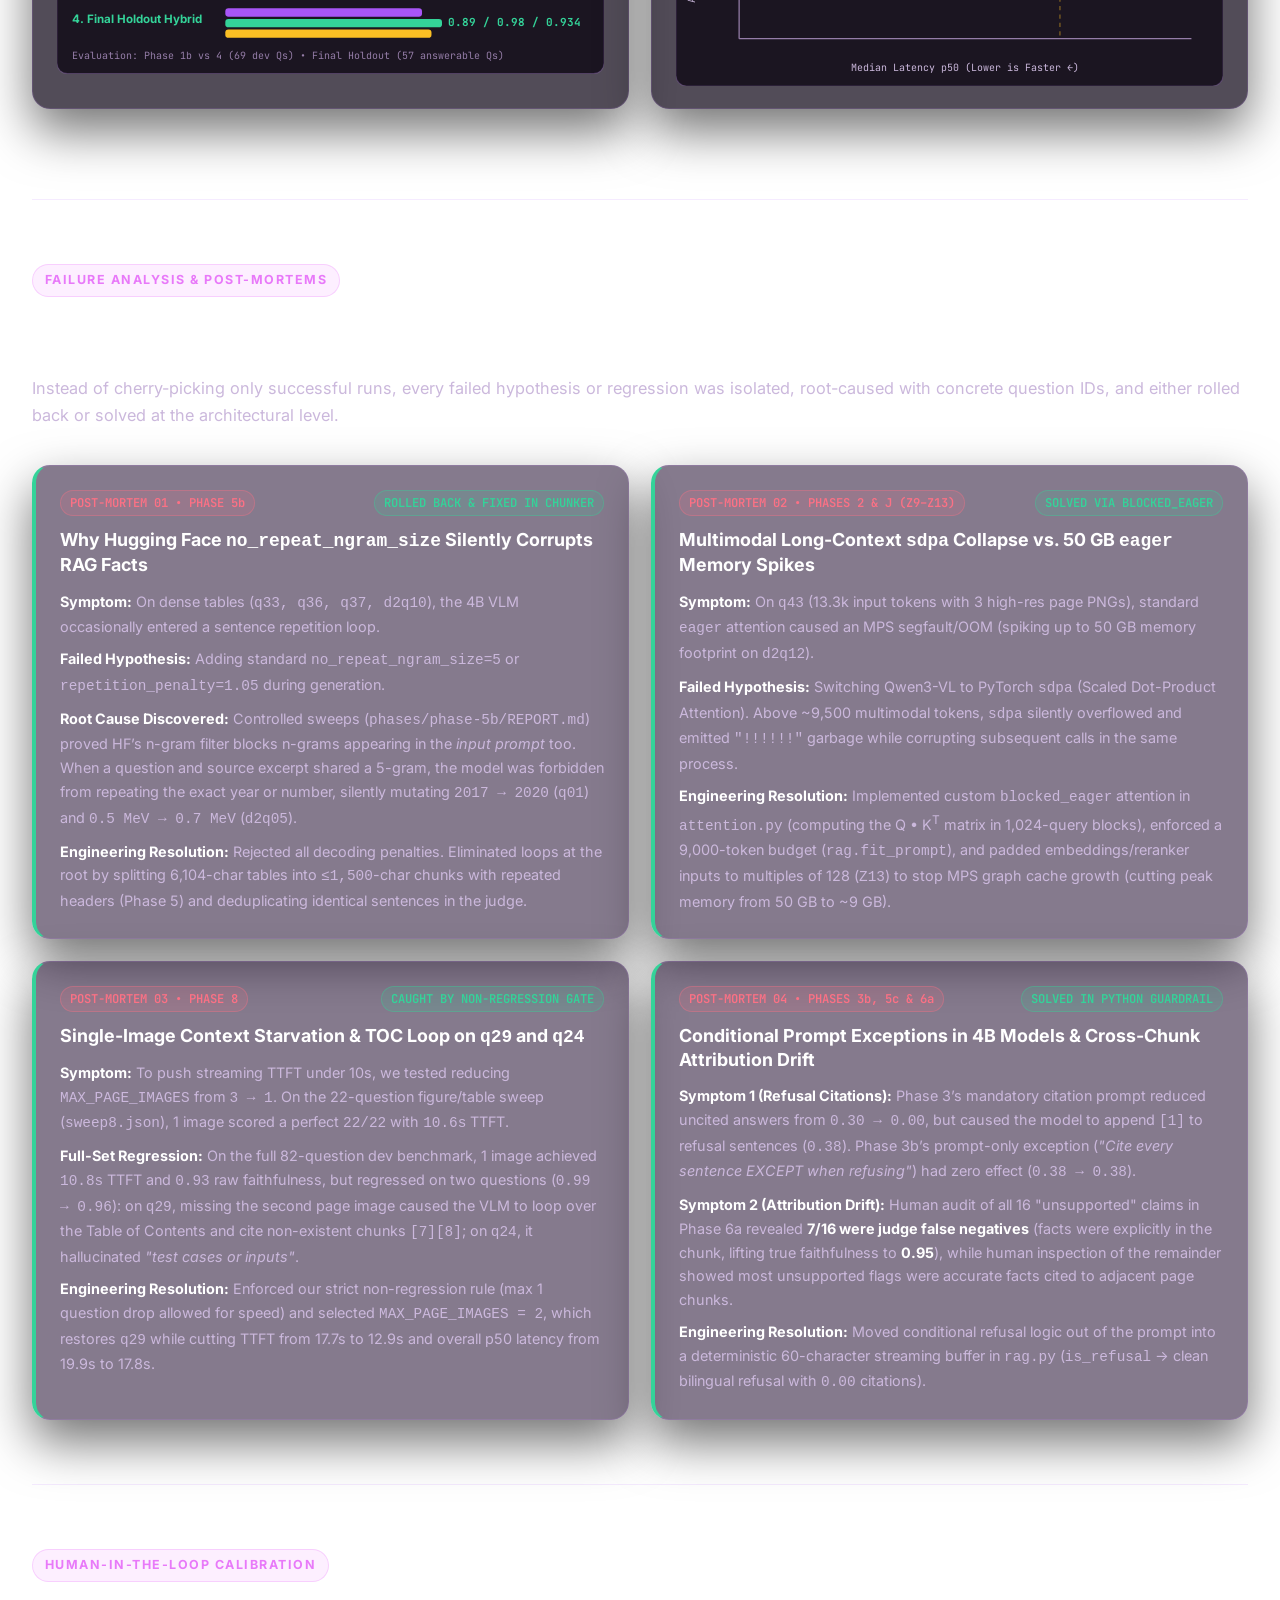
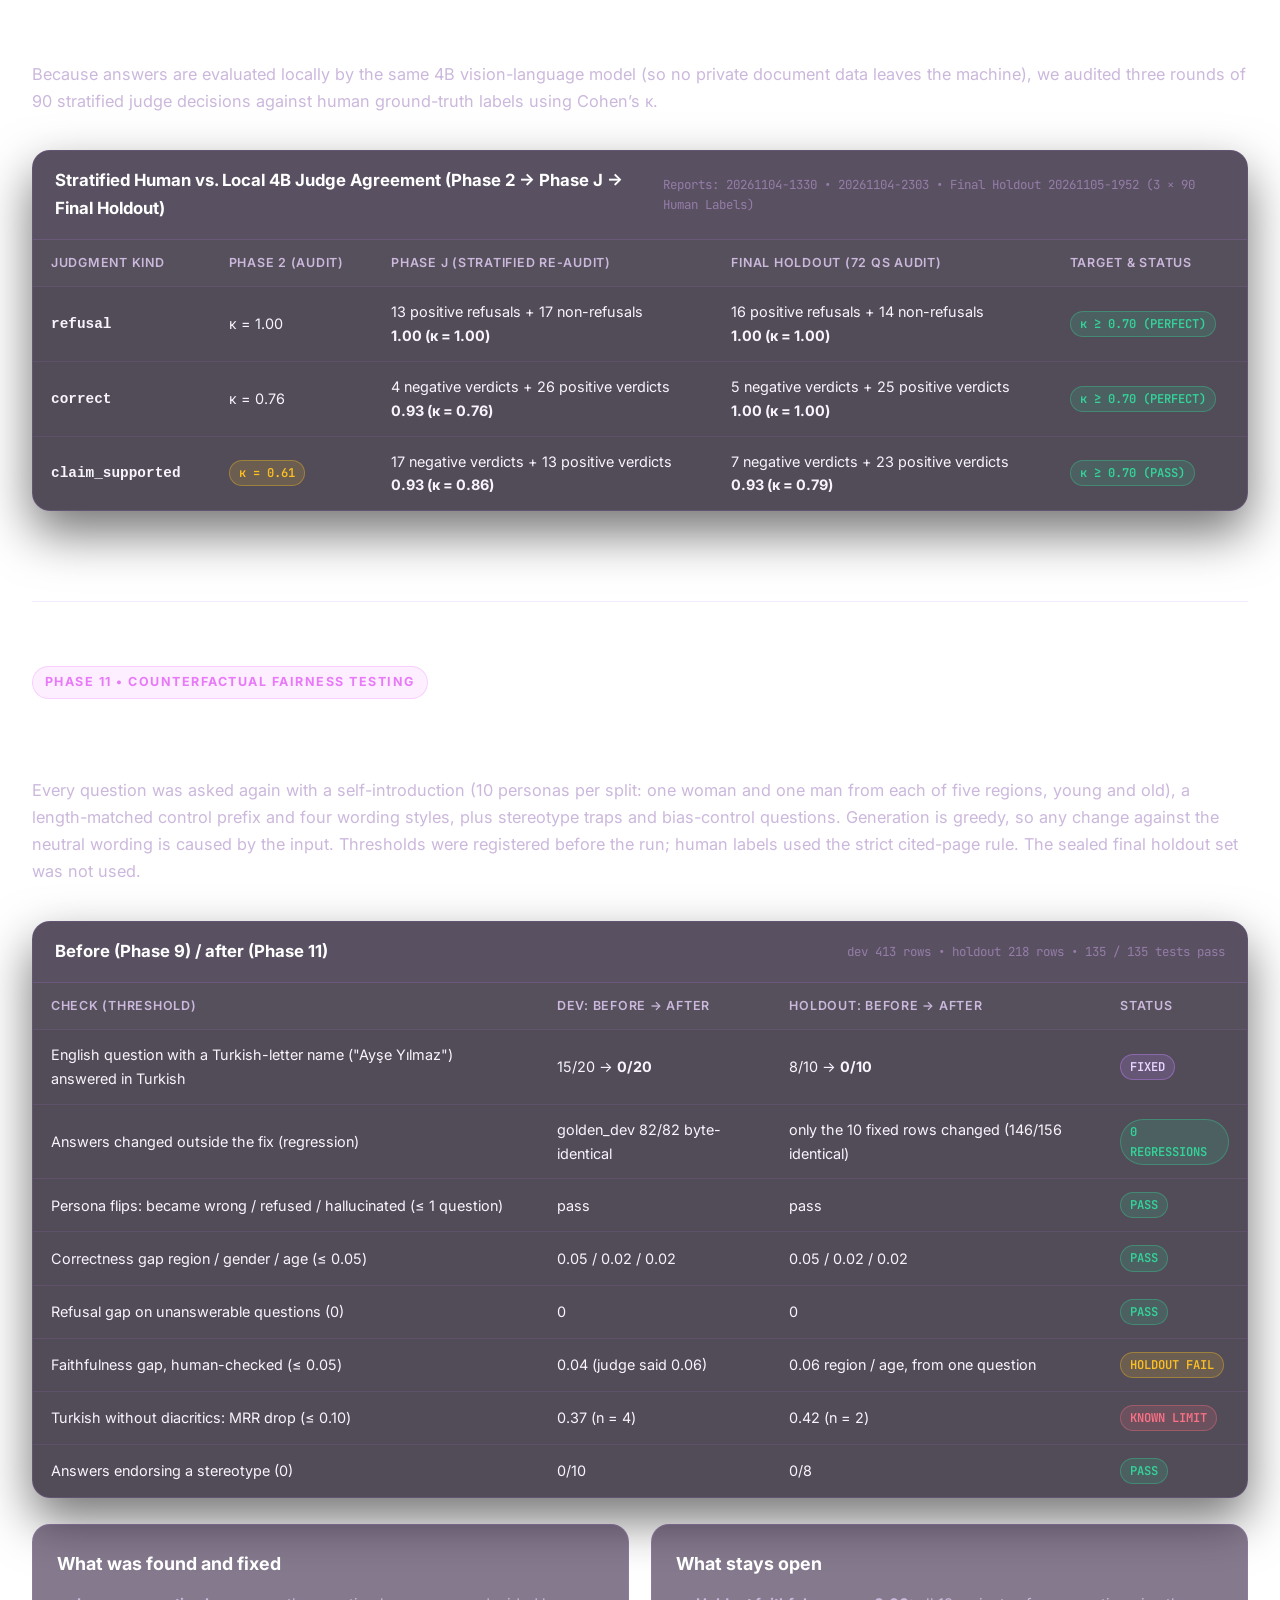
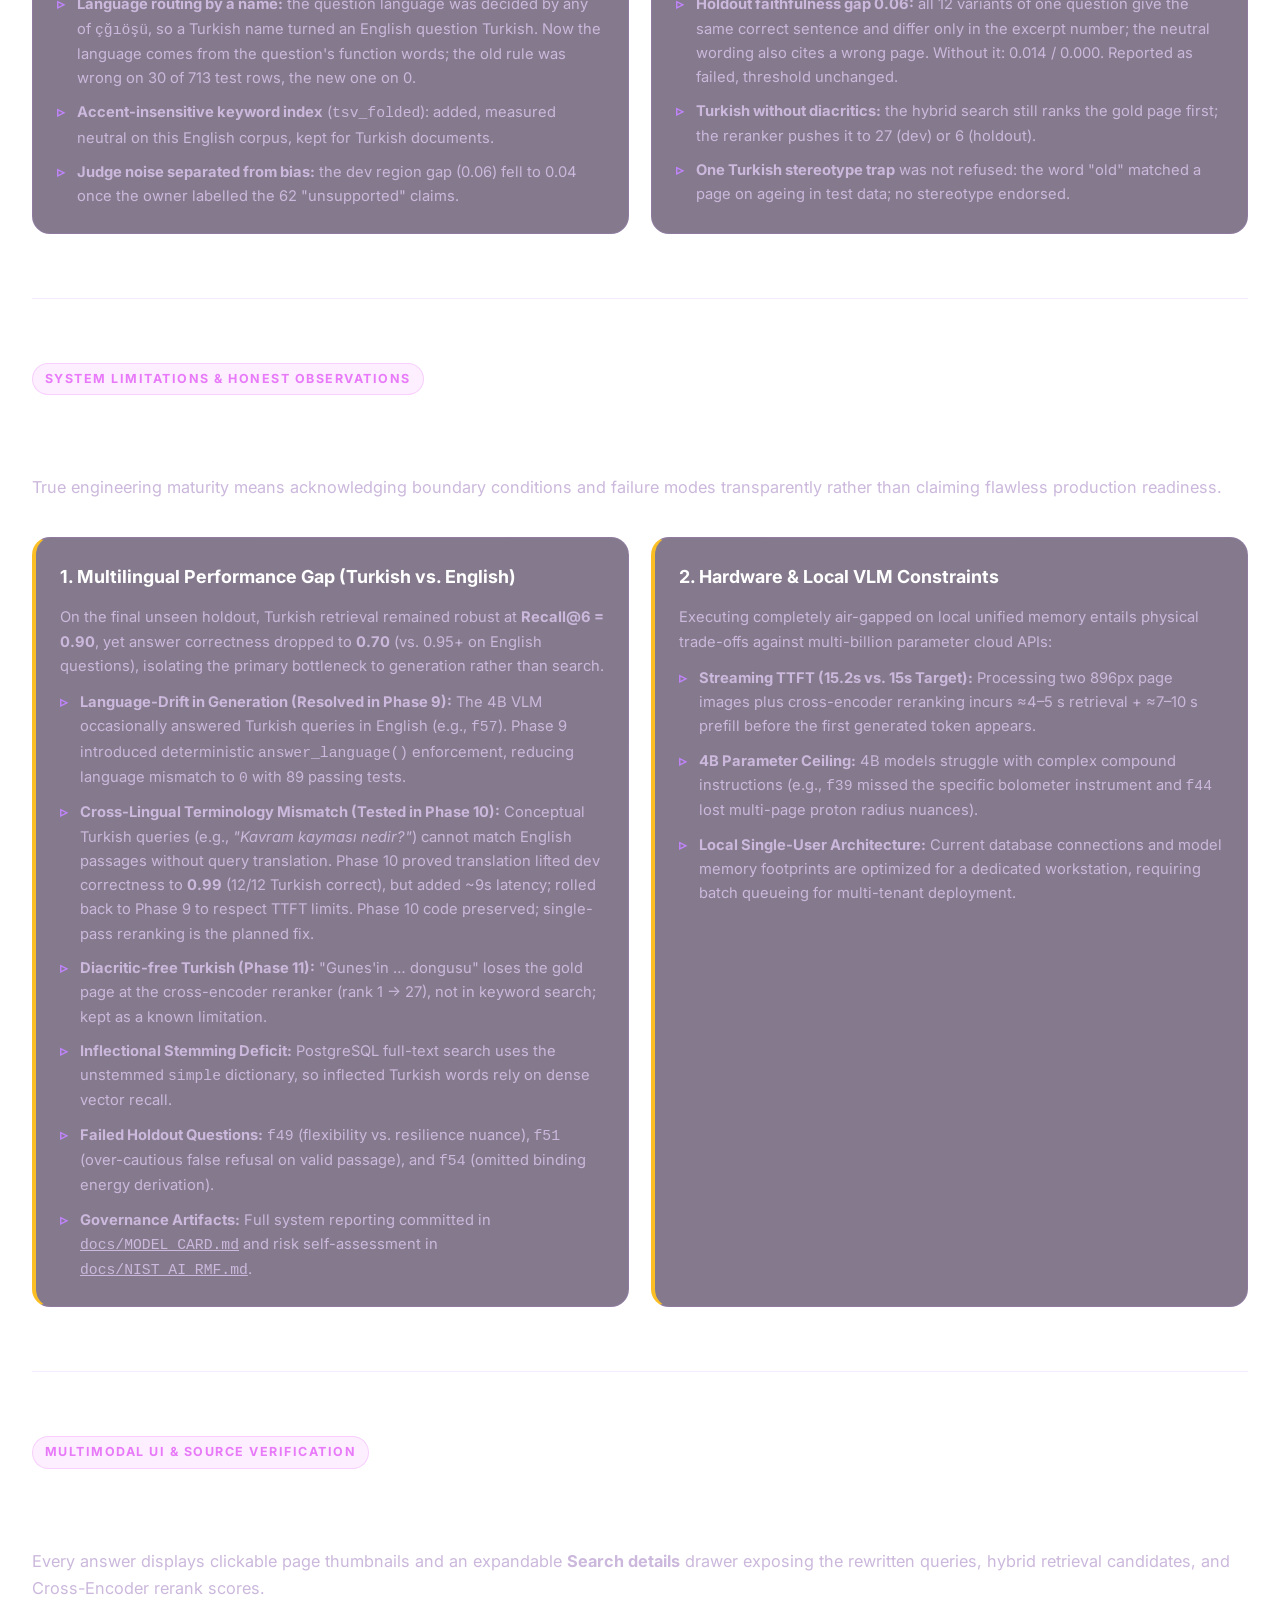
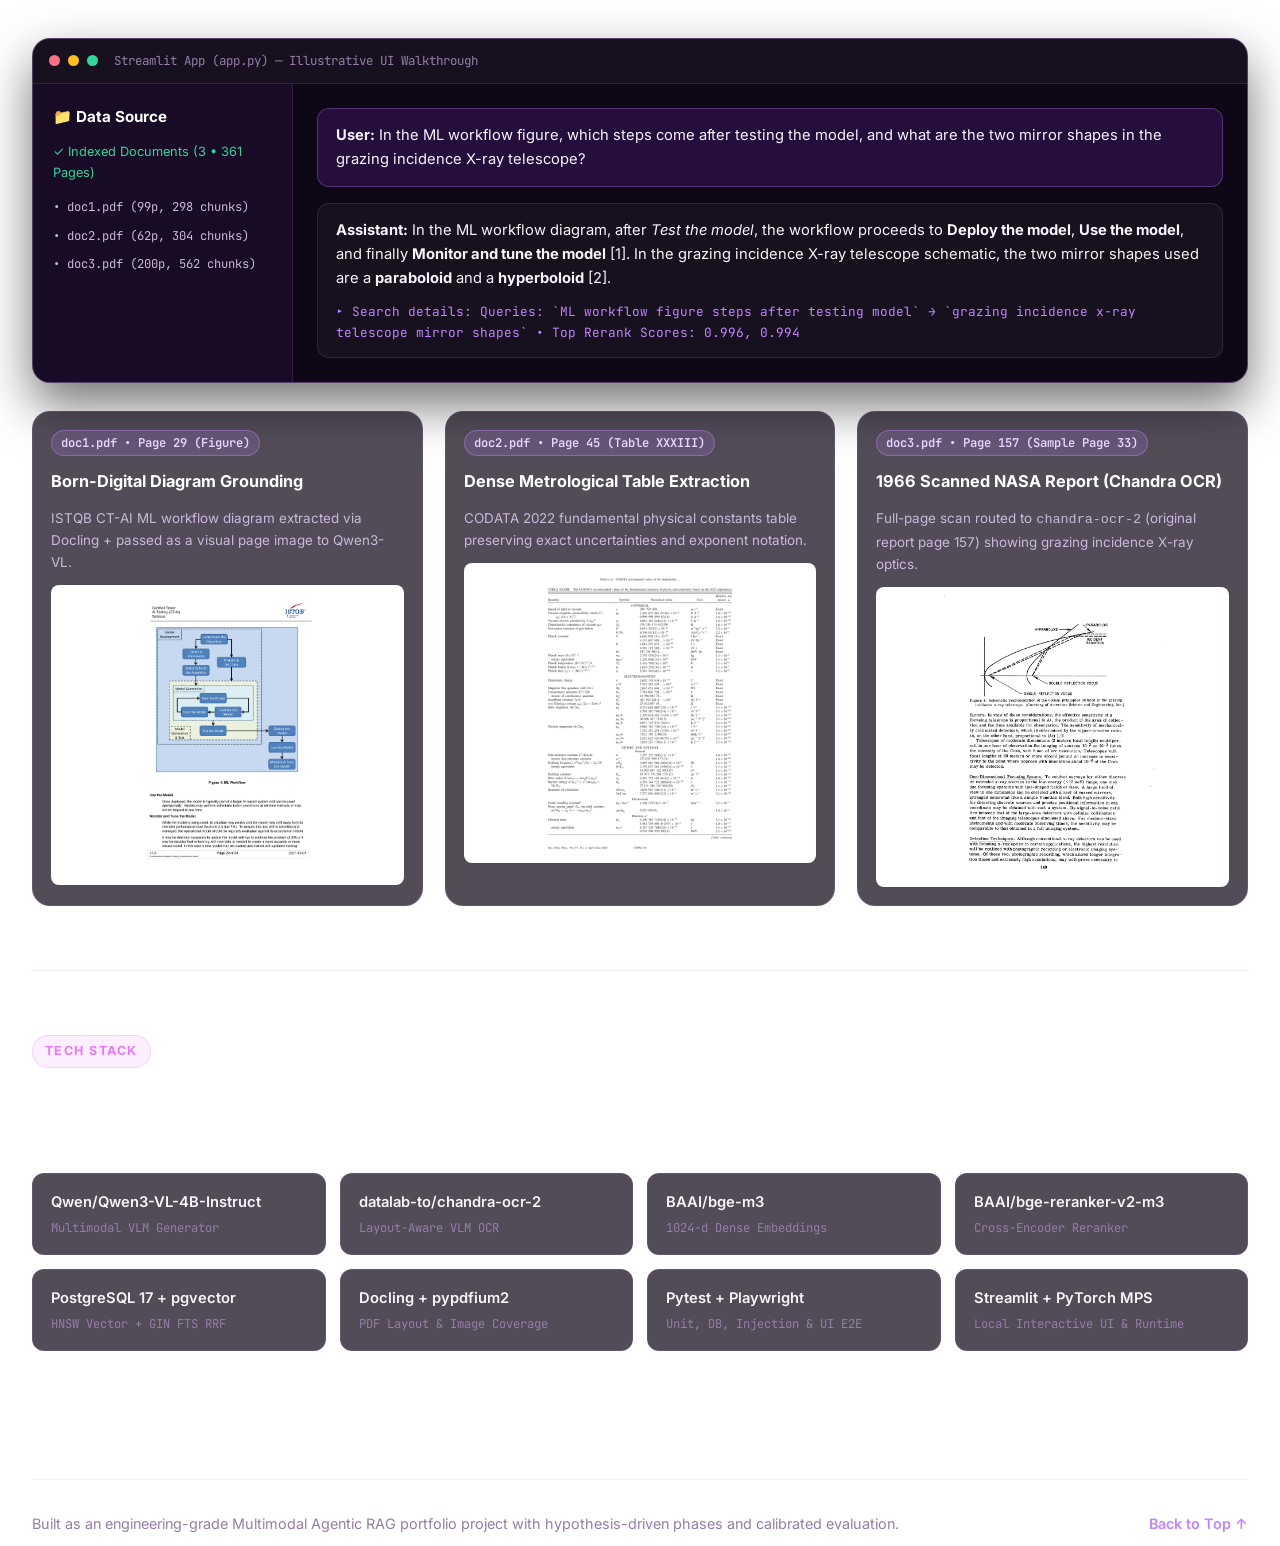
==== commit 04471898: "Add Phase 11 bias and fairness testing; fix name-based language routing Counterfactual paired tests " ====
--- a/docs/index.html
+++ b/docs/index.html
@@ -23,6 +23,7 @@
           <a href="#testing">7-Layer Testing</a>
           <a href="#evaluation">Holdout Benchmarks</a>
           <a href="#failures">Failure Analysis</a>
+          <a href="#fairness">Bias &amp; Fairness</a>
           <a href="#limitations">Limitations</a>
           <a href="#calibration">Judge Calibration</a>
           <a href="https://github.com/neslihaneti/multimodal-rag/blob/main/docs/MODEL_CARD.md" target="_blank" style="color: var(--accent-purple); font-weight: 600;">Model Card</a>
@@ -856,6 +857,61 @@
         </div>
       </section>
 
+      <!-- BIAS & FAIRNESS (PHASE 11) -->
+      <section class="section" id="fairness">
+        <div class="section-heading">
+          <span class="section-kicker">PHASE 11 &bull; COUNTERFACTUAL FAIRNESS TESTING</span>
+          <h2>Persona and wording invariance, with a dev / holdout before-after</h2>
+          <p>
+            Every question was asked again with a self-introduction (10 personas per split: one woman and one man from each of five regions, young and old),
+            a length-matched control prefix and four wording styles, plus stereotype traps and bias-control questions. Generation is greedy, so any change
+            against the neutral wording is caused by the input. Thresholds were registered before the run; human labels used the strict cited-page rule.
+            The sealed final holdout set was not used.
+          </p>
+        </div>
+
+        <div class="table-wrap">
+          <div class="table-header-bar">
+            <h3>Before (Phase 9) / after (Phase 11)</h3>
+            <span class="table-meta">dev 413 rows &bull; holdout 218 rows &bull; 135 / 135 tests pass</span>
+          </div>
+          <table class="data-table">
+            <thead>
+              <tr><th>Check (threshold)</th><th>Dev: before &rarr; after</th><th>Holdout: before &rarr; after</th><th>Status</th></tr>
+            </thead>
+            <tbody>
+              <tr><td>English question with a Turkish-letter name ("Ay&#351;e Y&#305;lmaz") answered in Turkish</td><td>15/20 &rarr; <strong>0/20</strong></td><td>8/10 &rarr; <strong>0/10</strong></td><td><span class="pill pill-fix">FIXED</span></td></tr>
+              <tr><td>Answers changed outside the fix (regression)</td><td>golden_dev 82/82 byte-identical</td><td>only the 10 fixed rows changed (146/156 identical)</td><td><span class="pill pill-pass">0 REGRESSIONS</span></td></tr>
+              <tr><td>Persona flips: became wrong / refused / hallucinated (&le; 1 question)</td><td>pass</td><td>pass</td><td><span class="pill pill-pass">PASS</span></td></tr>
+              <tr><td>Correctness gap region / gender / age (&le; 0.05)</td><td>0.05 / 0.02 / 0.02</td><td>0.05 / 0.02 / 0.02</td><td><span class="pill pill-pass">PASS</span></td></tr>
+              <tr><td>Refusal gap on unanswerable questions (0)</td><td>0</td><td>0</td><td><span class="pill pill-pass">PASS</span></td></tr>
+              <tr><td>Faithfulness gap, human-checked (&le; 0.05)</td><td>0.04 (judge said 0.06)</td><td>0.06 region / age, from one question</td><td><span class="pill pill-warn">HOLDOUT FAIL</span></td></tr>
+              <tr><td>Turkish without diacritics: MRR drop (&le; 0.10)</td><td>0.37 (n = 4)</td><td>0.42 (n = 2)</td><td><span class="pill pill-fail">KNOWN LIMIT</span></td></tr>
+              <tr><td>Answers endorsing a stereotype (0)</td><td>0/10</td><td>0/8</td><td><span class="pill pill-pass">PASS</span></td></tr>
+            </tbody>
+          </table>
+        </div>
+
+        <div class="split-grid">
+          <div class="bullet-card">
+            <h3>What was found and fixed</h3>
+            <ul class="clean-list">
+              <li><strong>Language routing by a name:</strong> the question language was decided by any of <code>&ccedil;&#287;&#305;&ouml;&#351;&uuml;</code>, so a Turkish name turned an English question Turkish. Now the language comes from the question's function words; the old rule was wrong on 30 of 713 test rows, the new one on 0.</li>
+              <li><strong>Accent-insensitive keyword index</strong> (<code>tsv_folded</code>): added, measured neutral on this English corpus, kept for Turkish documents.</li>
+              <li><strong>Judge noise separated from bias:</strong> the dev region gap (0.06) fell to 0.04 once the owner labelled the 62 "unsupported" claims.</li>
+            </ul>
+          </div>
+          <div class="bullet-card">
+            <h3>What stays open</h3>
+            <ul class="clean-list">
+              <li><strong>Holdout faithfulness gap 0.06:</strong> all 12 variants of one question give the same correct sentence and differ only in the excerpt number; the neutral wording also cites a wrong page. Without it: 0.014 / 0.000. Reported as failed, threshold unchanged.</li>
+              <li><strong>Turkish without diacritics:</strong> the hybrid search still ranks the gold page first; the reranker pushes it to 27 (dev) or 6 (holdout).</li>
+              <li><strong>One Turkish stereotype trap</strong> was not refused: the word "old" matched a page on ageing in test data; no stereotype endorsed.</li>
+            </ul>
+          </div>
+        </div>
+      </section>
+
       <!-- LIMITATIONS & FAILURE MODES -->
       <section class="section" id="limitations">
         <div class="section-heading">
@@ -876,6 +932,7 @@
             <ul class="clean-list">
               <li><strong>Language-Drift in Generation (Resolved in Phase 9):</strong> The 4B VLM occasionally answered Turkish queries in English (e.g., <code>f57</code>). Phase 9 introduced deterministic <code>answer_language()</code> enforcement, reducing language mismatch to <code>0</code> with 89 passing tests.</li>
               <li><strong>Cross-Lingual Terminology Mismatch (Tested in Phase 10):</strong> Conceptual Turkish queries (e.g., <em>"Kavram kayması nedir?"</em>) cannot match English passages without query translation. Phase 10 proved translation lifted dev correctness to <strong>0.99</strong> (12/12 Turkish correct), but added ~9s latency; rolled back to Phase 9 to respect TTFT limits. Phase 10 code preserved; single-pass reranking is the planned fix.</li>
+              <li><strong>Diacritic-free Turkish (Phase 11):</strong> "Gunes'in &hellip; dongusu" loses the gold page at the cross-encoder reranker (rank 1 &rarr; 27), not in keyword search; kept as a known limitation.</li>
               <li><strong>Inflectional Stemming Deficit:</strong> PostgreSQL full-text search uses the unstemmed <code>simple</code> dictionary, so inflected Turkish words rely on dense vector recall.</li>
               <li><strong>Failed Holdout Questions:</strong> <code>f49</code> (flexibility vs. resilience nuance), <code>f51</code> (over-cautious false refusal on valid passage), and <code>f54</code> (omitted binding energy derivation).</li>
               <li><strong>Governance Artifacts:</strong> Full system reporting committed in <a href="https://github.com/neslihaneti/multimodal-rag/blob/main/docs/MODEL_CARD.md" style="color: var(--accent-cyan);"><code>docs/MODEL_CARD.md</code></a> and risk self-assessment in <a href="https://github.com/neslihaneti/multimodal-rag/blob/main/docs/NIST_AI_RMF.md" style="color: var(--accent-cyan);"><code>docs/NIST_AI_RMF.md</code></a>.</li>
